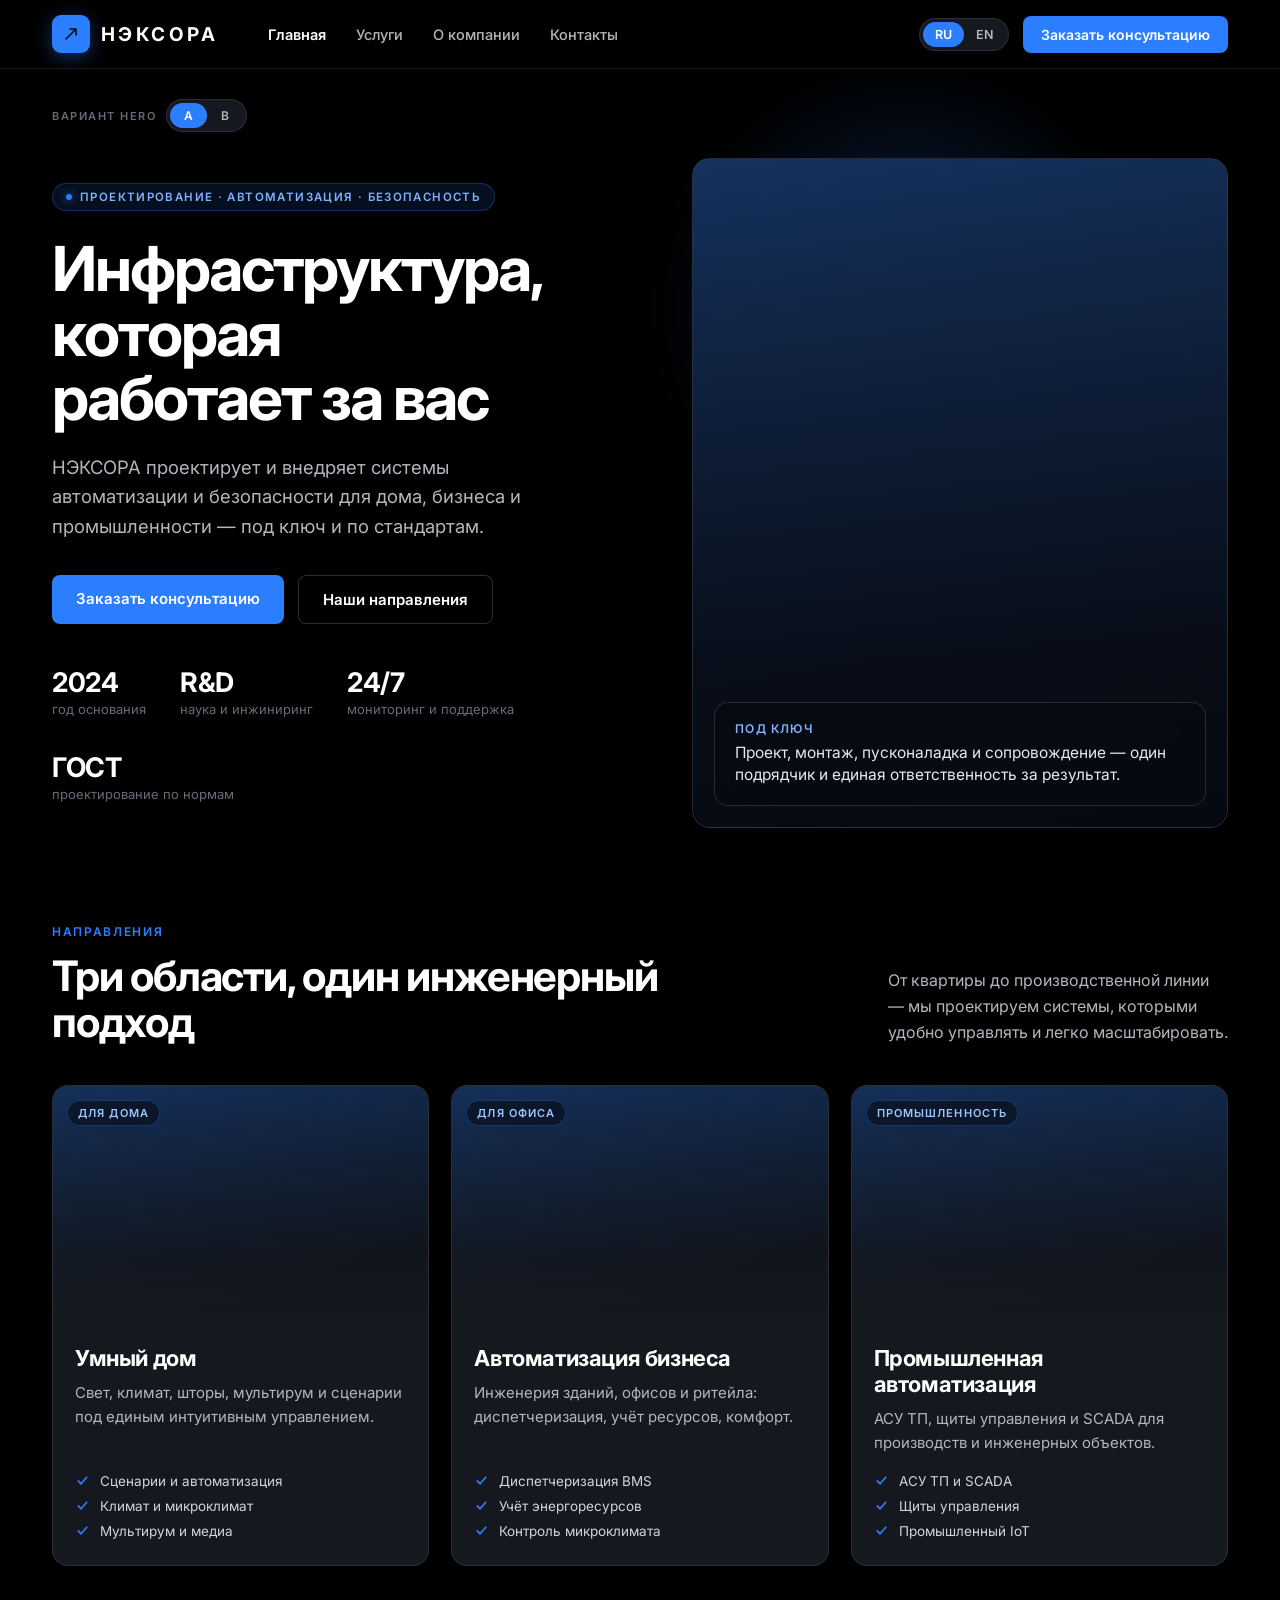
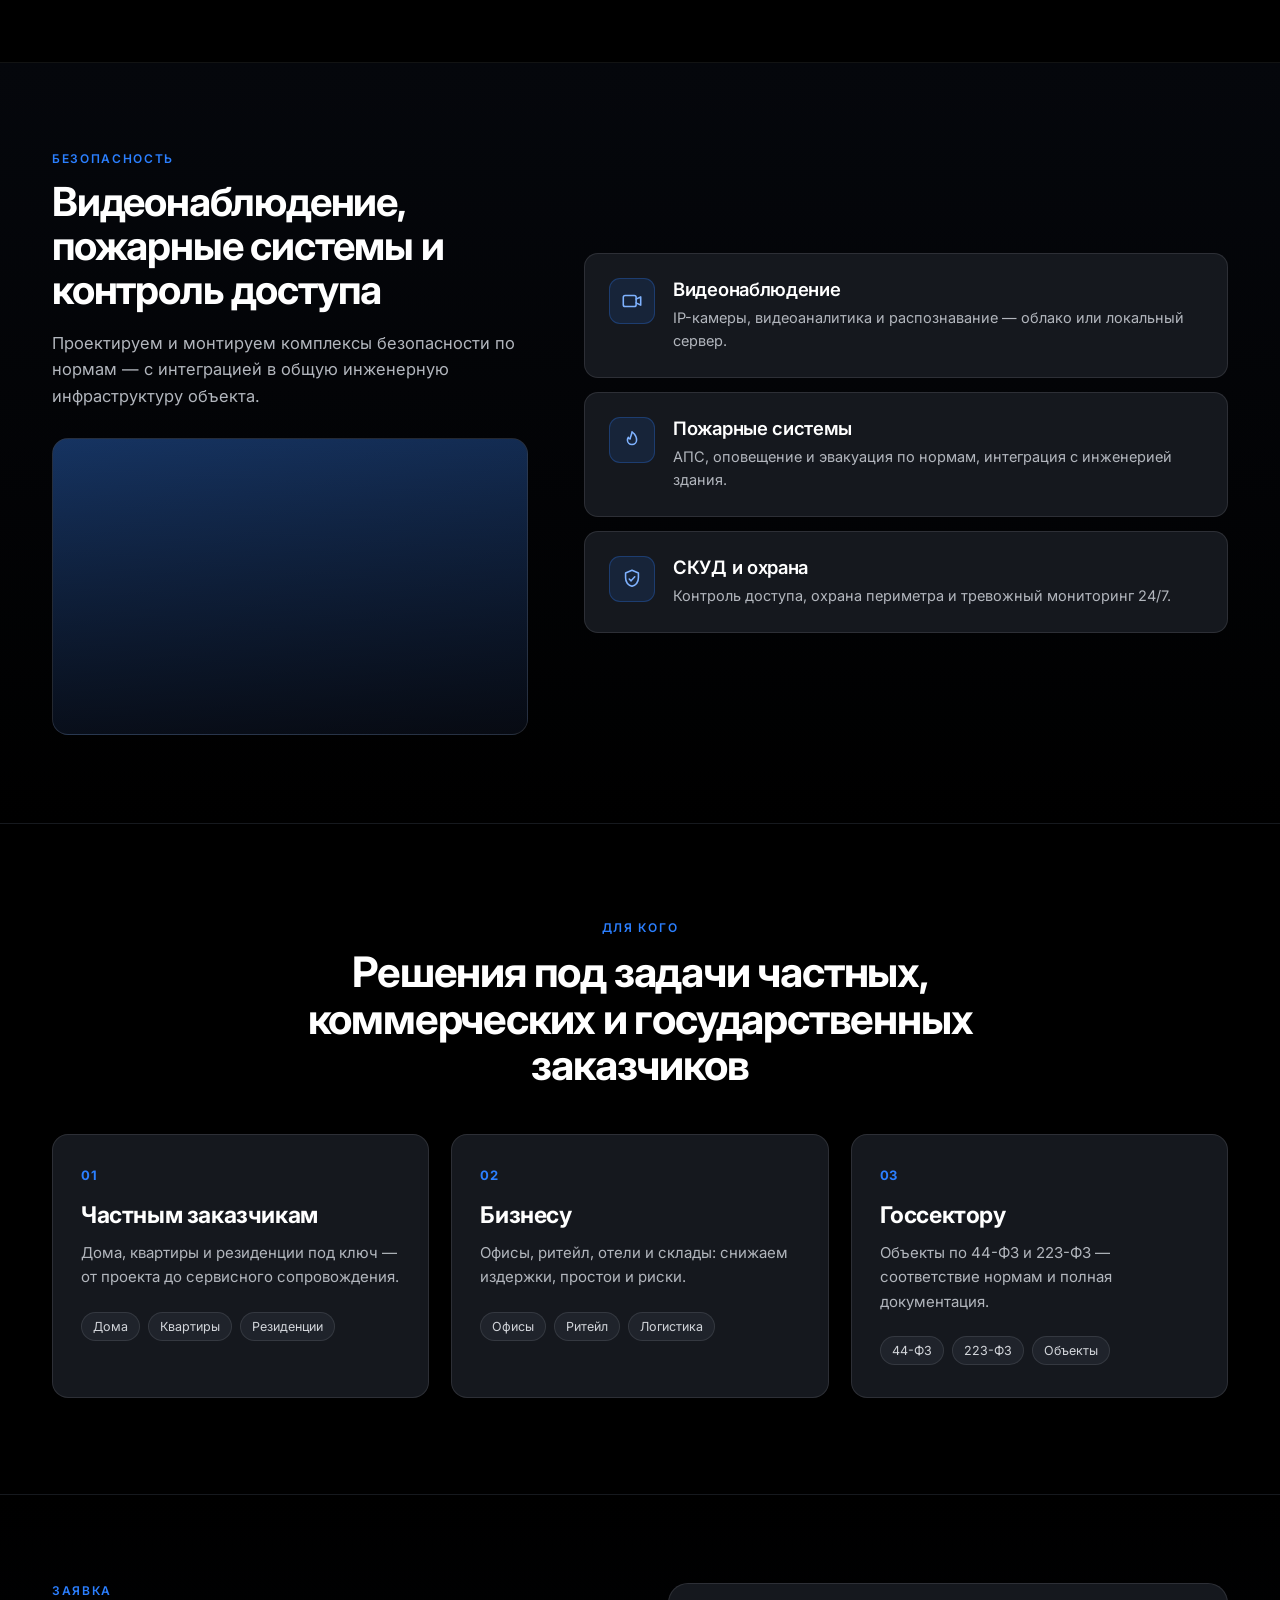
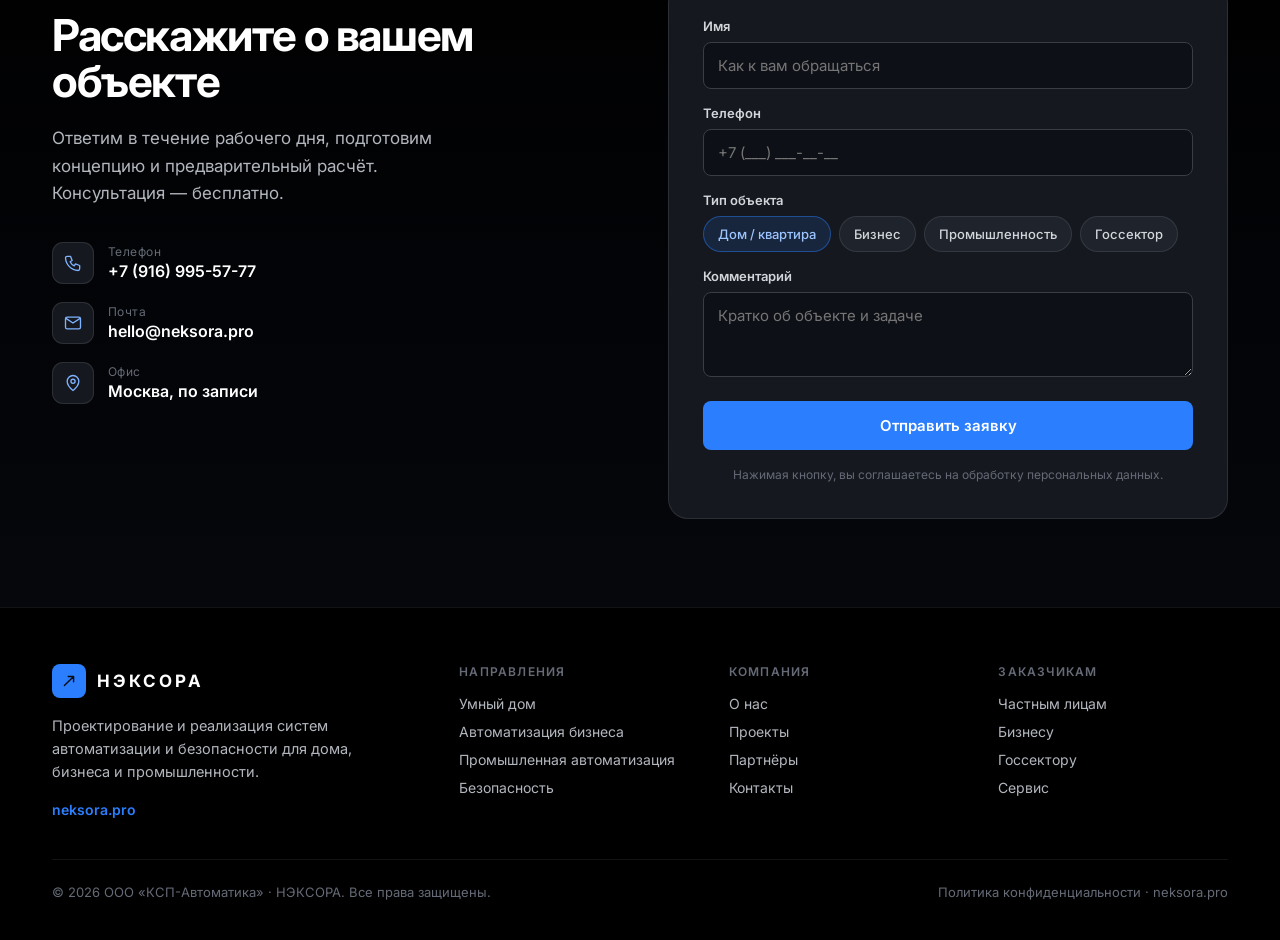
==== index.html @ 461b806e "Initial commit for Neksora redesign" ====
<!DOCTYPE html>
<html lang="ru">
<head>
<meta charset="utf-8">
<meta name="viewport" content="width=device-width,initial-scale=1">
<title>НЭКСОРА — Автоматизация и безопасность</title>
<link rel="preconnect" href="https://fonts.googleapis.com">
<link rel="preconnect" href="https://fonts.gstatic.com" crossorigin>
<link href="https://fonts.googleapis.com/css2?family=Inter:wght@400;500;600;700&display=swap" rel="stylesheet">
<link rel="stylesheet" href="neksora.css">
<style>
  .nx-root{--accent:#2b7fff}
</style>
</head>
<body>
<div class="nx-root" style="background:#000;color:#fff;font-family:'Inter',system-ui,sans-serif;min-height:100vh;overflow-x:hidden;position:relative">

<!-- NAV -->
<header style="position:sticky;top:0;z-index:50;background:rgba(0,0,0,.72);backdrop-filter:blur(14px);border-bottom:1px solid rgba(178,182,189,.12)">
  <div style="max-width:1240px;margin:0 auto;height:68px;padding:0 32px;display:flex;align-items:center;gap:32px">
    <a href="index.html" style="display:flex;align-items:center;gap:11px;text-decoration:none;flex-shrink:0">
      <span style="width:38px;height:38px;border-radius:9px;background:#2b7fff;display:flex;align-items:center;justify-content:center;box-shadow:0 4px 18px rgba(43,127,255,.4)">
        <svg width="22" height="22" viewBox="0 0 48 48" fill="none"><path d="M13 35 L35 13 M22 13 L35 13 L35 26" stroke="#070B14" stroke-width="3.4" stroke-linecap="round" stroke-linejoin="round"/></svg>
      </span>
      <span style="font-size:19px;font-weight:700;letter-spacing:.18em;color:#fff">НЭКСОРА</span>
    </a>
    <nav style="display:flex;gap:30px;margin-left:18px">
      <a class="nx-link" href="index.html" style="font-size:14.5px;font-weight:600;color:#fff;text-decoration:none" data-k="nav0">Главная</a>
      <a class="nx-link" href="uslugi.html" style="font-size:14.5px;font-weight:500;color:#b2b6bd;text-decoration:none" data-k="nav1">Услуги</a>
      <a class="nx-link" href="kompaniya.html" style="font-size:14.5px;font-weight:500;color:#b2b6bd;text-decoration:none" data-k="nav2">О компании</a>
      <a class="nx-link" href="kontakty.html" style="font-size:14.5px;font-weight:500;color:#b2b6bd;text-decoration:none" data-k="nav3">Контакты</a>
    </nav>
    <div class="nx-headactions" style="margin-left:auto;display:flex;align-items:center;gap:14px">
      <div style="display:flex;align-items:center;background:#15181e;border:1px solid rgba(178,182,189,.15);border-radius:9999px;padding:3px">
        <button class="nx-seg" data-lang="ru" style="border:none;cursor:pointer;font-family:inherit;font-size:12.5px;font-weight:600;padding:5px 12px;border-radius:9999px;background:#2b7fff;color:#fff">RU</button>
        <button class="nx-seg" data-lang="en" style="border:none;cursor:pointer;font-family:inherit;font-size:12.5px;font-weight:600;padding:5px 12px;border-radius:9999px;background:transparent;color:#b2b6bd">EN</button>
      </div>
      <a class="nx-cta" href="#contact" style="background:#2b7fff;color:#fff;font-size:14px;font-weight:600;padding:10px 18px;border-radius:8px;text-decoration:none" data-k="cta1">Заказать консультацию</a>
    </div>
    <button id="nx-burger" class="nx-burger" aria-label="Menu" style="margin-left:auto;align-items:center;justify-content:center;width:42px;height:42px;border-radius:9px;background:#15181e;border:1px solid rgba(178,182,189,.15);cursor:pointer;color:#fff">
      <svg id="nx-burger-icon" width="20" height="20" viewBox="0 0 24 24" fill="none"><path d="M4 7h16M4 12h16M4 17h16" stroke="currentColor" stroke-width="1.8" stroke-linecap="round"/></svg>
      <svg id="nx-burger-close" width="20" height="20" viewBox="0 0 24 24" fill="none" style="display:none"><path d="M6 6l12 12M18 6L6 18" stroke="currentColor" stroke-width="1.8" stroke-linecap="round"/></svg>
    </button>
  </div>
  <div id="nx-mobile-menu" class="nx-mobile-menu" style="display:none;border-top:1px solid rgba(178,182,189,.12);background:rgba(0,0,0,.96);backdrop-filter:blur(14px);padding:14px 20px 22px">
    <div style="display:flex;flex-direction:column;gap:2px">
      <a data-close-menu href="index.html" style="font-size:16px;font-weight:600;color:#fff;text-decoration:none;padding:12px 6px" data-k="nav0">Главная</a>
      <a data-close-menu href="uslugi.html" style="font-size:16px;font-weight:500;color:#b2b6bd;text-decoration:none;padding:12px 6px" data-k="nav1">Услуги</a>
      <a data-close-menu href="kompaniya.html" style="font-size:16px;font-weight:500;color:#b2b6bd;text-decoration:none;padding:12px 6px" data-k="nav2">О компании</a>
      <a data-close-menu href="kontakty.html" style="font-size:16px;font-weight:500;color:#b2b6bd;text-decoration:none;padding:12px 6px" data-k="nav3">Контакты</a>
    </div>
    <div style="height:1px;background:rgba(178,182,189,.12);margin:14px 0"></div>
    <div style="display:flex;align-items:center;gap:12px">
      <div style="display:flex;align-items:center;background:#15181e;border:1px solid rgba(178,182,189,.15);border-radius:9999px;padding:3px">
        <button class="nx-seg" data-lang="ru" style="border:none;cursor:pointer;font-family:inherit;font-size:13px;font-weight:600;padding:7px 16px;border-radius:9999px;background:#2b7fff;color:#fff">RU</button>
        <button class="nx-seg" data-lang="en" style="border:none;cursor:pointer;font-family:inherit;font-size:13px;font-weight:600;padding:7px 16px;border-radius:9999px;background:transparent;color:#b2b6bd">EN</button>
      </div>
      <a class="nx-cta" data-close-menu href="#contact" style="flex:1;text-align:center;background:#2b7fff;color:#fff;font-size:15px;font-weight:600;padding:13px 18px;border-radius:8px;text-decoration:none" data-k="cta1">Заказать консультацию</a>
    </div>
  </div>
</header>

<div id="top"></div>

<!-- HERO -->
<section style="position:relative;max-width:1240px;margin:0 auto;padding:30px 32px 0">
  <div style="position:absolute;top:-40px;right:6%;width:560px;height:560px;border-radius:50%;background:radial-gradient(circle,rgba(43,127,255,.28),transparent 62%);filter:blur(20px);animation:nx-glow 7s ease-in-out infinite;pointer-events:none"></div>

  <!-- variant switcher -->
  <div style="display:flex;align-items:center;gap:10px;position:relative;z-index:2;margin-bottom:26px">
    <span style="font-size:11px;font-weight:600;letter-spacing:.14em;color:#656a76;text-transform:uppercase" data-k="heroVarLabel">Вариант hero</span>
    <div style="display:flex;background:#15181e;border:1px solid rgba(178,182,189,.15);border-radius:9999px;padding:3px">
      <button id="var-a-btn" class="nx-seg" style="border:none;cursor:pointer;font-family:inherit;font-size:12px;font-weight:600;padding:5px 14px;border-radius:9999px;background:#2b7fff;color:#fff">A</button>
      <button id="var-b-btn" class="nx-seg" style="border:none;cursor:pointer;font-family:inherit;font-size:12px;font-weight:600;padding:5px 14px;border-radius:9999px;background:transparent;color:#b2b6bd">B</button>
    </div>
  </div>

  <!-- VARIANT A: editorial split -->
  <div id="hero-a" style="display:grid;grid-template-columns:1.05fr .95fr;gap:48px;align-items:center;position:relative;z-index:2;padding-bottom:96px">
    <div>
      <div style="display:inline-flex;align-items:center;gap:8px;padding:6px 13px;border-radius:9999px;background:rgba(43,127,255,.12);border:1px solid rgba(43,127,255,.28);margin-bottom:26px">
        <span style="width:6px;height:6px;border-radius:50%;background:#2b7fff;box-shadow:0 0 10px #2b7fff"></span>
        <span style="font-size:11.5px;font-weight:600;letter-spacing:.12em;color:#7fb2ff;text-transform:uppercase" data-k="eyebrow">Проектирование · Автоматизация · Безопасность</span>
      </div>
      <h1 style="font-size:62px;line-height:1.04;letter-spacing:-2px;font-weight:700;margin:0 0 22px;color:#fff;text-wrap:balance" data-k="heroTitleA">Инфраструктура, которая работает за вас</h1>
      <p style="font-size:18.5px;line-height:1.6;color:#b2b6bd;margin:0 0 34px;max-width:520px" data-k="heroSubA">НЭКСОРА проектирует и внедряет системы автоматизации и безопасности для дома, бизнеса и промышленности — под ключ и по стандартам.</p>
      <div style="display:flex;gap:14px;flex-wrap:wrap;margin-bottom:42px">
        <a class="nx-cta" href="#contact" style="background:#2b7fff;color:#fff;font-size:15px;font-weight:600;padding:14px 24px;border-radius:8px;text-decoration:none" data-k="cta1">Заказать консультацию</a>
        <a class="nx-ghost" href="#directions" style="background:transparent;color:#fff;font-size:15px;font-weight:600;padding:14px 24px;border-radius:8px;text-decoration:none;border:1px solid rgba(178,182,189,.25)" data-k="cta2">Наши направления</a>
      </div>
      <div style="display:flex;gap:34px;flex-wrap:wrap">
        <div><div style="font-size:27px;font-weight:700;color:#fff;letter-spacing:-.5px" data-k="stat0v">2024</div><div style="font-size:13px;color:#656a76;margin-top:2px" data-k="stat0l">год основания</div></div>
        <div><div style="font-size:27px;font-weight:700;color:#fff;letter-spacing:-.5px" data-k="stat1v">R&amp;D</div><div style="font-size:13px;color:#656a76;margin-top:2px" data-k="stat1l">наука и инжиниринг</div></div>
        <div><div style="font-size:27px;font-weight:700;color:#fff;letter-spacing:-.5px" data-k="stat2v">24/7</div><div style="font-size:13px;color:#656a76;margin-top:2px" data-k="stat2l">мониторинг и поддержка</div></div>
        <div><div style="font-size:27px;font-weight:700;color:#fff;letter-spacing:-.5px" data-k="stat3v">ГОСТ</div><div style="font-size:13px;color:#656a76;margin-top:2px" data-k="stat3l">проектирование по нормам</div></div>
      </div>
    </div>
    <div style="position:relative">
      <div style="position:relative;border-radius:18px;overflow:hidden;border:1px solid rgba(178,182,189,.15);aspect-ratio:4/5;background:linear-gradient(150deg,#11233f,#0a0e16)">
        <img src="https://images.unsplash.com/photo-1451187580459-43490279c0fa?auto=format&fit=crop&w=900&q=80" loading="lazy" onerror="this.style.display='none'" style="position:absolute;inset:0;width:100%;height:100%;object-fit:cover" alt="">
        <div style="position:absolute;inset:0;background:linear-gradient(180deg,rgba(43,127,255,.16),rgba(5,8,16,.55) 75%,rgba(5,8,16,.85))"></div>
      </div>
      <div style="position:absolute;left:22px;bottom:22px;right:22px;background:rgba(8,11,18,.72);backdrop-filter:blur(12px);border:1px solid rgba(178,182,189,.18);border-radius:14px;padding:18px 20px">
        <div style="font-size:12px;font-weight:600;letter-spacing:.1em;color:#7fb2ff;text-transform:uppercase;margin-bottom:6px" data-k="heroCardTag">Под ключ</div>
        <div style="font-size:15.5px;line-height:1.45;color:#e7e9ec" data-k="heroCardText">Проект, монтаж, пусконаладка и сопровождение — один подрядчик и единая ответственность за результат.</div>
      </div>
    </div>
  </div>

  <!-- VARIANT B: centered full-bleed statement -->
  <div id="hero-b" style="display:none;position:relative;border-radius:22px;overflow:hidden;border:1px solid rgba(178,182,189,.15);margin-bottom:96px">
    <img src="https://images.unsplash.com/photo-1486406146926-c627a92ad1ab?auto=format&fit=crop&w=1600&q=80" loading="lazy" onerror="this.style.display='none'" style="position:absolute;inset:0;width:100%;height:100%;object-fit:cover" alt="">
    <div style="position:absolute;inset:0;background:linear-gradient(180deg,rgba(5,8,16,.62),rgba(5,8,16,.82)),radial-gradient(circle at 50% 0%,rgba(43,127,255,.3),transparent 55%)"></div>
    <div style="position:relative;z-index:2;padding:96px 40px 80px;text-align:center;display:flex;flex-direction:column;align-items:center">
      <div style="display:inline-flex;align-items:center;gap:8px;padding:6px 13px;border-radius:9999px;background:rgba(43,127,255,.16);border:1px solid rgba(43,127,255,.34);margin-bottom:26px">
        <span style="width:6px;height:6px;border-radius:50%;background:#2b7fff;box-shadow:0 0 10px #2b7fff"></span>
        <span style="font-size:11.5px;font-weight:600;letter-spacing:.12em;color:#9cc4ff;text-transform:uppercase" data-k="eyebrow">Проектирование · Автоматизация · Безопасность</span>
      </div>
      <h1 style="font-size:66px;line-height:1.02;letter-spacing:-2.2px;font-weight:700;margin:0 0 22px;color:#fff;max-width:880px;text-wrap:balance" data-k="heroTitleB">Умные системы для дома, бизнеса и производства</h1>
      <p style="font-size:19px;line-height:1.6;color:#c5c9d0;margin:0 0 36px;max-width:600px" data-k="heroSubB">Полный цикл: от инженерного проекта до запуска и сервиса. Автоматизация и безопасность объектов любой сложности.</p>
      <div style="display:flex;gap:14px;flex-wrap:wrap;justify-content:center;margin-bottom:54px">
        <a class="nx-cta" href="#contact" style="background:#2b7fff;color:#fff;font-size:15px;font-weight:600;padding:14px 26px;border-radius:8px;text-decoration:none" data-k="cta1">Заказать консультацию</a>
        <a class="nx-ghost" href="#directions" style="background:rgba(255,255,255,.05);color:#fff;font-size:15px;font-weight:600;padding:14px 26px;border-radius:8px;text-decoration:none;border:1px solid rgba(178,182,189,.28)" data-k="cta2">Наши направления</a>
      </div>
      <div style="display:grid;grid-template-columns:repeat(4,1fr);gap:14px;width:100%;max-width:780px">
        <div style="background:rgba(8,11,18,.5);backdrop-filter:blur(8px);border:1px solid rgba(178,182,189,.14);border-radius:12px;padding:16px 12px"><div style="font-size:26px;font-weight:700;color:#fff;letter-spacing:-.5px" data-k="stat0v">2024</div><div style="font-size:12.5px;color:#9aa0ab;margin-top:3px" data-k="stat0l">год основания</div></div>
        <div style="background:rgba(8,11,18,.5);backdrop-filter:blur(8px);border:1px solid rgba(178,182,189,.14);border-radius:12px;padding:16px 12px"><div style="font-size:26px;font-weight:700;color:#fff;letter-spacing:-.5px" data-k="stat1v">R&amp;D</div><div style="font-size:12.5px;color:#9aa0ab;margin-top:3px" data-k="stat1l">наука и инжиниринг</div></div>
        <div style="background:rgba(8,11,18,.5);backdrop-filter:blur(8px);border:1px solid rgba(178,182,189,.14);border-radius:12px;padding:16px 12px"><div style="font-size:26px;font-weight:700;color:#fff;letter-spacing:-.5px" data-k="stat2v">24/7</div><div style="font-size:12.5px;color:#9aa0ab;margin-top:3px" data-k="stat2l">мониторинг и поддержка</div></div>
        <div style="background:rgba(8,11,18,.5);backdrop-filter:blur(8px);border:1px solid rgba(178,182,189,.14);border-radius:12px;padding:16px 12px"><div style="font-size:26px;font-weight:700;color:#fff;letter-spacing:-.5px" data-k="stat3v">ГОСТ</div><div style="font-size:12.5px;color:#9aa0ab;margin-top:3px" data-k="stat3l">проектирование по нормам</div></div>
      </div>
    </div>
  </div>
</section>

<!-- DIRECTIONS -->
<section id="directions" style="max-width:1240px;margin:0 auto;padding:0 32px 96px">
  <div style="display:flex;align-items:flex-end;justify-content:space-between;gap:24px;margin-bottom:40px;flex-wrap:wrap">
    <div>
      <div style="font-size:12px;font-weight:600;letter-spacing:.14em;color:#2b7fff;text-transform:uppercase;margin-bottom:14px" data-k="dirEyebrow">Направления</div>
      <h2 style="font-size:42px;line-height:1.1;letter-spacing:-1.2px;font-weight:700;margin:0;color:#fff;max-width:620px" data-k="dirTitle">Три области, один инженерный подход</h2>
    </div>
    <p style="font-size:16px;line-height:1.6;color:#b2b6bd;max-width:340px;margin:0" data-k="dirSub">От квартиры до производственной линии — мы проектируем системы, которыми удобно управлять и легко масштабировать.</p>
  </div>
  <div style="display:grid;grid-template-columns:repeat(3,1fr);gap:22px">
    <!-- Card 0: Smart Home -->
    <div class="nx-card" style="background:#15181e;border:1px solid rgba(178,182,189,.15);border-radius:16px;overflow:hidden;display:flex;flex-direction:column">
      <div style="position:relative;aspect-ratio:16/10;background:linear-gradient(150deg,#11233f,#0a0e16)">
        <img src="https://images.unsplash.com/photo-1558002038-1055907df827?auto=format&fit=crop&w=900&q=80" loading="lazy" onerror="this.style.display='none'" style="position:absolute;inset:0;width:100%;height:100%;object-fit:cover" alt="">
        <div style="position:absolute;inset:0;background:linear-gradient(180deg,rgba(43,127,255,.14),rgba(21,24,30,.55) 70%,#15181e)"></div>
        <span style="position:absolute;top:14px;left:14px;font-size:11px;font-weight:600;letter-spacing:.1em;color:#9cc4ff;text-transform:uppercase;background:rgba(8,11,18,.6);backdrop-filter:blur(6px);border:1px solid rgba(43,127,255,.3);padding:5px 10px;border-radius:9999px" data-k="dTag0">Для дома</span>
      </div>
      <div style="padding:24px 22px 26px;flex:1;display:flex;flex-direction:column">
        <h3 style="font-size:22px;font-weight:700;letter-spacing:-.4px;margin:0 0 10px;color:#fff" data-k="dTitle0">Умный дом</h3>
        <p style="font-size:15px;line-height:1.6;color:#b2b6bd;margin:0 0 18px;flex:1" data-k="dDesc0">Свет, климат, шторы, мультирум и сценарии под единым интуитивным управлением.</p>
        <div style="display:flex;flex-direction:column;gap:9px">
          <div style="display:flex;align-items:center;gap:10px"><svg width="15" height="15" viewBox="0 0 16 16" fill="none" style="flex-shrink:0"><path d="M3.5 8.5l3 3 6-7" stroke="#2b7fff" stroke-width="1.8" stroke-linecap="round" stroke-linejoin="round"/></svg><span style="font-size:13.5px;color:#d2d5da" data-k="dPts00">Сценарии и автоматизация</span></div>
          <div style="display:flex;align-items:center;gap:10px"><svg width="15" height="15" viewBox="0 0 16 16" fill="none" style="flex-shrink:0"><path d="M3.5 8.5l3 3 6-7" stroke="#2b7fff" stroke-width="1.8" stroke-linecap="round" stroke-linejoin="round"/></svg><span style="font-size:13.5px;color:#d2d5da" data-k="dPts01">Климат и микроклимат</span></div>
          <div style="display:flex;align-items:center;gap:10px"><svg width="15" height="15" viewBox="0 0 16 16" fill="none" style="flex-shrink:0"><path d="M3.5 8.5l3 3 6-7" stroke="#2b7fff" stroke-width="1.8" stroke-linecap="round" stroke-linejoin="round"/></svg><span style="font-size:13.5px;color:#d2d5da" data-k="dPts02">Мультирум и медиа</span></div>
        </div>
      </div>
    </div>
    <!-- Card 1: Business Automation -->
    <div class="nx-card" style="background:#15181e;border:1px solid rgba(178,182,189,.15);border-radius:16px;overflow:hidden;display:flex;flex-direction:column">
      <div style="position:relative;aspect-ratio:16/10;background:linear-gradient(150deg,#11233f,#0a0e16)">
        <img src="https://images.unsplash.com/photo-1497366216548-37526070297c?auto=format&fit=crop&w=900&q=80" loading="lazy" onerror="this.style.display='none'" style="position:absolute;inset:0;width:100%;height:100%;object-fit:cover" alt="">
        <div style="position:absolute;inset:0;background:linear-gradient(180deg,rgba(43,127,255,.14),rgba(21,24,30,.55) 70%,#15181e)"></div>
        <span style="position:absolute;top:14px;left:14px;font-size:11px;font-weight:600;letter-spacing:.1em;color:#9cc4ff;text-transform:uppercase;background:rgba(8,11,18,.6);backdrop-filter:blur(6px);border:1px solid rgba(43,127,255,.3);padding:5px 10px;border-radius:9999px" data-k="dTag1">Для офиса</span>
      </div>
      <div style="padding:24px 22px 26px;flex:1;display:flex;flex-direction:column">
        <h3 style="font-size:22px;font-weight:700;letter-spacing:-.4px;margin:0 0 10px;color:#fff" data-k="dTitle1">Автоматизация бизнеса</h3>
        <p style="font-size:15px;line-height:1.6;color:#b2b6bd;margin:0 0 18px;flex:1" data-k="dDesc1">Инженерия зданий, офисов и ритейла: диспетчеризация, учёт ресурсов, комфорт.</p>
        <div style="display:flex;flex-direction:column;gap:9px">
          <div style="display:flex;align-items:center;gap:10px"><svg width="15" height="15" viewBox="0 0 16 16" fill="none" style="flex-shrink:0"><path d="M3.5 8.5l3 3 6-7" stroke="#2b7fff" stroke-width="1.8" stroke-linecap="round" stroke-linejoin="round"/></svg><span style="font-size:13.5px;color:#d2d5da" data-k="dPts10">Диспетчеризация BMS</span></div>
          <div style="display:flex;align-items:center;gap:10px"><svg width="15" height="15" viewBox="0 0 16 16" fill="none" style="flex-shrink:0"><path d="M3.5 8.5l3 3 6-7" stroke="#2b7fff" stroke-width="1.8" stroke-linecap="round" stroke-linejoin="round"/></svg><span style="font-size:13.5px;color:#d2d5da" data-k="dPts11">Учёт энергоресурсов</span></div>
          <div style="display:flex;align-items:center;gap:10px"><svg width="15" height="15" viewBox="0 0 16 16" fill="none" style="flex-shrink:0"><path d="M3.5 8.5l3 3 6-7" stroke="#2b7fff" stroke-width="1.8" stroke-linecap="round" stroke-linejoin="round"/></svg><span style="font-size:13.5px;color:#d2d5da" data-k="dPts12">Контроль микроклимата</span></div>
        </div>
      </div>
    </div>
    <!-- Card 2: Industrial -->
    <div class="nx-card" style="background:#15181e;border:1px solid rgba(178,182,189,.15);border-radius:16px;overflow:hidden;display:flex;flex-direction:column">
      <div style="position:relative;aspect-ratio:16/10;background:linear-gradient(150deg,#11233f,#0a0e16)">
        <img src="https://images.unsplash.com/photo-1581091226825-a6a2a5aee158?auto=format&fit=crop&w=900&q=80" loading="lazy" onerror="this.style.display='none'" style="position:absolute;inset:0;width:100%;height:100%;object-fit:cover" alt="">
        <div style="position:absolute;inset:0;background:linear-gradient(180deg,rgba(43,127,255,.14),rgba(21,24,30,.55) 70%,#15181e)"></div>
        <span style="position:absolute;top:14px;left:14px;font-size:11px;font-weight:600;letter-spacing:.1em;color:#9cc4ff;text-transform:uppercase;background:rgba(8,11,18,.6);backdrop-filter:blur(6px);border:1px solid rgba(43,127,255,.3);padding:5px 10px;border-radius:9999px" data-k="dTag2">Промышленность</span>
      </div>
      <div style="padding:24px 22px 26px;flex:1;display:flex;flex-direction:column">
        <h3 style="font-size:22px;font-weight:700;letter-spacing:-.4px;margin:0 0 10px;color:#fff" data-k="dTitle2">Промышленная автоматизация</h3>
        <p style="font-size:15px;line-height:1.6;color:#b2b6bd;margin:0 0 18px;flex:1" data-k="dDesc2">АСУ ТП, щиты управления и SCADA для производств и инженерных объектов.</p>
        <div style="display:flex;flex-direction:column;gap:9px">
          <div style="display:flex;align-items:center;gap:10px"><svg width="15" height="15" viewBox="0 0 16 16" fill="none" style="flex-shrink:0"><path d="M3.5 8.5l3 3 6-7" stroke="#2b7fff" stroke-width="1.8" stroke-linecap="round" stroke-linejoin="round"/></svg><span style="font-size:13.5px;color:#d2d5da" data-k="dPts20">АСУ ТП и SCADA</span></div>
          <div style="display:flex;align-items:center;gap:10px"><svg width="15" height="15" viewBox="0 0 16 16" fill="none" style="flex-shrink:0"><path d="M3.5 8.5l3 3 6-7" stroke="#2b7fff" stroke-width="1.8" stroke-linecap="round" stroke-linejoin="round"/></svg><span style="font-size:13.5px;color:#d2d5da" data-k="dPts21">Щиты управления</span></div>
          <div style="display:flex;align-items:center;gap:10px"><svg width="15" height="15" viewBox="0 0 16 16" fill="none" style="flex-shrink:0"><path d="M3.5 8.5l3 3 6-7" stroke="#2b7fff" stroke-width="1.8" stroke-linecap="round" stroke-linejoin="round"/></svg><span style="font-size:13.5px;color:#d2d5da" data-k="dPts22">Промышленный IoT</span></div>
        </div>
      </div>
    </div>
  </div>
</section>

<!-- SECURITY -->
<section id="security" style="border-top:1px solid rgba(178,182,189,.1);border-bottom:1px solid rgba(178,182,189,.1);background:linear-gradient(180deg,#05070c,#000)">
  <div style="max-width:1240px;margin:0 auto;padding:88px 32px">
    <div style="display:grid;grid-template-columns:.85fr 1.15fr;gap:56px;align-items:center">
      <div>
        <div style="font-size:12px;font-weight:600;letter-spacing:.14em;color:#2b7fff;text-transform:uppercase;margin-bottom:14px" data-k="secEyebrow">Безопасность</div>
        <h2 style="font-size:40px;line-height:1.1;letter-spacing:-1.2px;font-weight:700;margin:0 0 18px;color:#fff" data-k="secTitle">Видеонаблюдение, пожарные системы и контроль доступа</h2>
        <p style="font-size:16.5px;line-height:1.62;color:#b2b6bd;margin:0 0 28px" data-k="secSub">Проектируем и монтируем комплексы безопасности по нормам — с интеграцией в общую инженерную инфраструктуру объекта.</p>
        <div style="position:relative;border-radius:16px;overflow:hidden;border:1px solid rgba(178,182,189,.15);aspect-ratio:16/10;background:linear-gradient(150deg,#11233f,#0a0e16)">
          <img src="https://images.unsplash.com/photo-1518770660439-4636190af475?auto=format&fit=crop&w=900&q=80" loading="lazy" onerror="this.style.display='none'" style="position:absolute;inset:0;width:100%;height:100%;object-fit:cover" alt="">
          <div style="position:absolute;inset:0;background:linear-gradient(180deg,rgba(43,127,255,.18),rgba(5,8,16,.6))"></div>
        </div>
      </div>
      <div style="display:flex;flex-direction:column;gap:14px">
        <!-- Video surveillance -->
        <div class="nx-card" style="display:flex;gap:18px;align-items:flex-start;background:#15181e;border:1px solid rgba(178,182,189,.15);border-radius:14px;padding:24px">
          <div style="flex-shrink:0;width:46px;height:46px;border-radius:11px;background:rgba(43,127,255,.12);border:1px solid rgba(43,127,255,.28);display:flex;align-items:center;justify-content:center">
            <svg width="22" height="22" viewBox="0 0 24 24" fill="none"><rect x="2.5" y="6" width="14" height="12" rx="2" stroke="#7fb2ff" stroke-width="1.7"/><path d="M16.5 10l5-2.5v9L16.5 14" stroke="#7fb2ff" stroke-width="1.7" stroke-linecap="round" stroke-linejoin="round"/></svg>
          </div>
          <div><h3 style="font-size:18.5px;font-weight:600;letter-spacing:-.3px;margin:0 0 7px;color:#fff" data-k="secT0">Видеонаблюдение</h3><p style="font-size:14.5px;line-height:1.58;color:#b2b6bd;margin:0" data-k="secD0">IP-камеры, видеоаналитика и распознавание — облако или локальный сервер.</p></div>
        </div>
        <!-- Fire systems -->
        <div class="nx-card" style="display:flex;gap:18px;align-items:flex-start;background:#15181e;border:1px solid rgba(178,182,189,.15);border-radius:14px;padding:24px">
          <div style="flex-shrink:0;width:46px;height:46px;border-radius:11px;background:rgba(43,127,255,.12);border:1px solid rgba(43,127,255,.28);display:flex;align-items:center;justify-content:center">
            <svg width="22" height="22" viewBox="0 0 24 24" fill="none"><path d="M12 3s5 4 5 9a5 5 0 01-10 0c0-2 1-3 1-3s.5 2 2 2c0-3 2-5 2-8z" stroke="#7fb2ff" stroke-width="1.7" stroke-linecap="round" stroke-linejoin="round"/></svg>
          </div>
          <div><h3 style="font-size:18.5px;font-weight:600;letter-spacing:-.3px;margin:0 0 7px;color:#fff" data-k="secT1">Пожарные системы</h3><p style="font-size:14.5px;line-height:1.58;color:#b2b6bd;margin:0" data-k="secD1">АПС, оповещение и эвакуация по нормам, интеграция с инженерией здания.</p></div>
        </div>
        <!-- Access control -->
        <div class="nx-card" style="display:flex;gap:18px;align-items:flex-start;background:#15181e;border:1px solid rgba(178,182,189,.15);border-radius:14px;padding:24px">
          <div style="flex-shrink:0;width:46px;height:46px;border-radius:11px;background:rgba(43,127,255,.12);border:1px solid rgba(43,127,255,.28);display:flex;align-items:center;justify-content:center">
            <svg width="22" height="22" viewBox="0 0 24 24" fill="none"><path d="M12 2.5l7 3v5c0 4.5-3 8-7 9.5-4-1.5-7-5-7-9.5v-5l7-3z" stroke="#7fb2ff" stroke-width="1.7" stroke-linejoin="round"/><path d="M9 12l2 2 4-4.5" stroke="#7fb2ff" stroke-width="1.7" stroke-linecap="round" stroke-linejoin="round"/></svg>
          </div>
          <div><h3 style="font-size:18.5px;font-weight:600;letter-spacing:-.3px;margin:0 0 7px;color:#fff" data-k="secT2">СКУД и охрана</h3><p style="font-size:14.5px;line-height:1.58;color:#b2b6bd;margin:0" data-k="secD2">Контроль доступа, охрана периметра и тревожный мониторинг 24/7.</p></div>
        </div>
      </div>
    </div>
  </div>
</section>

<!-- AUDIENCE -->
<section id="audience" style="max-width:1240px;margin:0 auto;padding:96px 32px">
  <div style="text-align:center;margin-bottom:46px">
    <div style="font-size:12px;font-weight:600;letter-spacing:.14em;color:#2b7fff;text-transform:uppercase;margin-bottom:14px" data-k="audEyebrow">Для кого</div>
    <h2 style="font-size:42px;line-height:1.1;letter-spacing:-1.2px;font-weight:700;margin:0 auto;color:#fff;max-width:680px" data-k="audTitle">Решения под задачи частных, коммерческих и государственных заказчиков</h2>
  </div>
  <div style="display:grid;grid-template-columns:repeat(3,1fr);gap:22px">
    <div class="nx-card" style="background:#15181e;border:1px solid rgba(178,182,189,.15);border-radius:16px;padding:32px 28px">
      <div style="font-size:13px;font-weight:700;color:#2b7fff;letter-spacing:.04em;margin-bottom:18px">01</div>
      <h3 style="font-size:23px;font-weight:700;letter-spacing:-.4px;margin:0 0 12px;color:#fff" data-k="aud0title">Частным заказчикам</h3>
      <p style="font-size:15px;line-height:1.62;color:#b2b6bd;margin:0 0 22px" data-k="aud0desc">Дома, квартиры и резиденции под ключ — от проекта до сервисного сопровождения.</p>
      <div style="display:flex;flex-wrap:wrap;gap:8px">
        <span style="font-size:12.5px;color:#d2d5da;background:#1f232b;border:1px solid rgba(178,182,189,.14);padding:6px 11px;border-radius:9999px" data-k="aud0tag0">Дома</span>
        <span style="font-size:12.5px;color:#d2d5da;background:#1f232b;border:1px solid rgba(178,182,189,.14);padding:6px 11px;border-radius:9999px" data-k="aud0tag1">Квартиры</span>
        <span style="font-size:12.5px;color:#d2d5da;background:#1f232b;border:1px solid rgba(178,182,189,.14);padding:6px 11px;border-radius:9999px" data-k="aud0tag2">Резиденции</span>
      </div>
    </div>
    <div class="nx-card" style="background:#15181e;border:1px solid rgba(178,182,189,.15);border-radius:16px;padding:32px 28px">
      <div style="font-size:13px;font-weight:700;color:#2b7fff;letter-spacing:.04em;margin-bottom:18px">02</div>
      <h3 style="font-size:23px;font-weight:700;letter-spacing:-.4px;margin:0 0 12px;color:#fff" data-k="aud1title">Бизнесу</h3>
      <p style="font-size:15px;line-height:1.62;color:#b2b6bd;margin:0 0 22px" data-k="aud1desc">Офисы, ритейл, отели и склады: снижаем издержки, простои и риски.</p>
      <div style="display:flex;flex-wrap:wrap;gap:8px">
        <span style="font-size:12.5px;color:#d2d5da;background:#1f232b;border:1px solid rgba(178,182,189,.14);padding:6px 11px;border-radius:9999px" data-k="aud1tag0">Офисы</span>
        <span style="font-size:12.5px;color:#d2d5da;background:#1f232b;border:1px solid rgba(178,182,189,.14);padding:6px 11px;border-radius:9999px" data-k="aud1tag1">Ритейл</span>
        <span style="font-size:12.5px;color:#d2d5da;background:#1f232b;border:1px solid rgba(178,182,189,.14);padding:6px 11px;border-radius:9999px" data-k="aud1tag2">Логистика</span>
      </div>
    </div>
    <div class="nx-card" style="background:#15181e;border:1px solid rgba(178,182,189,.15);border-radius:16px;padding:32px 28px">
      <div style="font-size:13px;font-weight:700;color:#2b7fff;letter-spacing:.04em;margin-bottom:18px">03</div>
      <h3 style="font-size:23px;font-weight:700;letter-spacing:-.4px;margin:0 0 12px;color:#fff" data-k="aud2title">Госсектору</h3>
      <p style="font-size:15px;line-height:1.62;color:#b2b6bd;margin:0 0 22px" data-k="aud2desc">Объекты по 44-ФЗ и 223-ФЗ — соответствие нормам и полная документация.</p>
      <div style="display:flex;flex-wrap:wrap;gap:8px">
        <span style="font-size:12.5px;color:#d2d5da;background:#1f232b;border:1px solid rgba(178,182,189,.14);padding:6px 11px;border-radius:9999px" data-k="aud2tag0">44-ФЗ</span>
        <span style="font-size:12.5px;color:#d2d5da;background:#1f232b;border:1px solid rgba(178,182,189,.14);padding:6px 11px;border-radius:9999px" data-k="aud2tag1">223-ФЗ</span>
        <span style="font-size:12.5px;color:#d2d5da;background:#1f232b;border:1px solid rgba(178,182,189,.14);padding:6px 11px;border-radius:9999px" data-k="aud2tag2">Объекты</span>
      </div>
    </div>
  </div>
</section>

<!-- CONTACT FORM -->
<section id="contact" style="border-top:1px solid rgba(178,182,189,.1);background:linear-gradient(180deg,#000,#05070c)">
  <div style="max-width:1240px;margin:0 auto;padding:88px 32px">
    <div style="display:grid;grid-template-columns:1fr 1fr;gap:56px;align-items:start">
      <div>
        <div style="font-size:12px;font-weight:600;letter-spacing:.14em;color:#2b7fff;text-transform:uppercase;margin-bottom:14px" data-k="formEyebrow">Заявка</div>
        <h2 style="font-size:44px;line-height:1.06;letter-spacing:-1.4px;font-weight:700;margin:0 0 20px;color:#fff;max-width:480px" data-k="formTitle">Расскажите о вашем объекте</h2>
        <p style="font-size:17px;line-height:1.62;color:#b2b6bd;margin:0 0 34px;max-width:440px" data-k="formSub">Ответим в течение рабочего дня, подготовим концепцию и предварительный расчёт. Консультация — бесплатно.</p>
        <div style="display:flex;flex-direction:column;gap:18px">
          <div style="display:flex;align-items:center;gap:14px">
            <div style="width:42px;height:42px;border-radius:11px;background:#15181e;border:1px solid rgba(178,182,189,.15);display:flex;align-items:center;justify-content:center"><svg width="20" height="20" viewBox="0 0 24 24" fill="none"><path d="M5 4h4l2 5-2.5 1.5a11 11 0 005 5L15 13l5 2v4a2 2 0 01-2 2A16 16 0 013 6a2 2 0 012-2z" stroke="#7fb2ff" stroke-width="1.6" stroke-linejoin="round"/></svg></div>
            <div><div style="font-size:12px;color:#656a76;letter-spacing:.04em" data-k="con0l">Телефон</div><div style="font-size:16px;color:#fff;font-weight:600;margin-top:2px" data-k="con0v">+7 (916) 995-57-77</div></div>
          </div>
          <div style="display:flex;align-items:center;gap:14px">
            <div style="width:42px;height:42px;border-radius:11px;background:#15181e;border:1px solid rgba(178,182,189,.15);display:flex;align-items:center;justify-content:center"><svg width="20" height="20" viewBox="0 0 24 24" fill="none"><rect x="3" y="5" width="18" height="14" rx="2" stroke="#7fb2ff" stroke-width="1.6"/><path d="M3.5 6.5L12 12l8.5-5.5" stroke="#7fb2ff" stroke-width="1.6" stroke-linecap="round"/></svg></div>
            <div><div style="font-size:12px;color:#656a76;letter-spacing:.04em" data-k="con1l">Почта</div><div style="font-size:16px;color:#fff;font-weight:600;margin-top:2px" data-k="con1v">hello@neksora.pro</div></div>
          </div>
          <div style="display:flex;align-items:center;gap:14px">
            <div style="width:42px;height:42px;border-radius:11px;background:#15181e;border:1px solid rgba(178,182,189,.15);display:flex;align-items:center;justify-content:center"><svg width="20" height="20" viewBox="0 0 24 24" fill="none"><path d="M12 21s7-5.5 7-11a7 7 0 10-14 0c0 5.5 7 11 7 11z" stroke="#7fb2ff" stroke-width="1.6" stroke-linejoin="round"/><circle cx="12" cy="10" r="2.5" stroke="#7fb2ff" stroke-width="1.6"/></svg></div>
            <div><div style="font-size:12px;color:#656a76;letter-spacing:.04em" data-k="con2l">Офис</div><div style="font-size:16px;color:#fff;font-weight:600;margin-top:2px" data-k="con2v">Москва, по записи</div></div>
          </div>
        </div>
      </div>
      <div style="background:#15181e;border:1px solid rgba(178,182,189,.15);border-radius:20px;padding:34px">
        <!-- Form -->
        <div id="form-panel">
          <div style="display:flex;flex-direction:column;gap:16px">
            <div>
              <label style="display:block;font-size:13px;font-weight:600;color:#d2d5da;margin-bottom:8px" data-k="fName">Имя</label>
              <input id="f-name" class="nx-in" data-kp="fNamePh" placeholder="Как к вам обращаться" style="width:100%;background:#0d1016;border:1px solid #3b3d45;border-radius:8px;padding:13px 14px;font-size:15px;color:#fff;font-family:inherit">
            </div>
            <div>
              <label style="display:block;font-size:13px;font-weight:600;color:#d2d5da;margin-bottom:8px" data-k="fPhone">Телефон</label>
              <input id="f-phone" class="nx-in" placeholder="+7 (___) ___-__-__" style="width:100%;background:#0d1016;border:1px solid #3b3d45;border-radius:8px;padding:13px 14px;font-size:15px;color:#fff;font-family:inherit">
              <div id="phone-err" style="display:none;font-size:12.5px;color:#e62b1e;margin-top:7px" data-k="fPhoneErr">Укажите контактный телефон</div>
            </div>
            <div>
              <label style="display:block;font-size:13px;font-weight:600;color:#d2d5da;margin-bottom:8px" data-k="fType">Тип объекта</label>
              <div style="display:flex;flex-wrap:wrap;gap:8px" id="obj-types">
                <button class="nx-seg obj-type-btn active-type" data-idx="0" style="cursor:pointer;font-family:inherit;font-size:13px;font-weight:500;padding:9px 14px;border-radius:9999px;border:1px solid rgba(43,127,255,.45);background:rgba(43,127,255,.14);color:#9cc4ff" data-k="ot0">Дом / квартира</button>
                <button class="nx-seg obj-type-btn" data-idx="1" style="cursor:pointer;font-family:inherit;font-size:13px;font-weight:500;padding:9px 14px;border-radius:9999px;border:1px solid rgba(178,182,189,.14);background:#1f232b;color:#d2d5da" data-k="ot1">Бизнес</button>
                <button class="nx-seg obj-type-btn" data-idx="2" style="cursor:pointer;font-family:inherit;font-size:13px;font-weight:500;padding:9px 14px;border-radius:9999px;border:1px solid rgba(178,182,189,.14);background:#1f232b;color:#d2d5da" data-k="ot2">Промышленность</button>
                <button class="nx-seg obj-type-btn" data-idx="3" style="cursor:pointer;font-family:inherit;font-size:13px;font-weight:500;padding:9px 14px;border-radius:9999px;border:1px solid rgba(178,182,189,.14);background:#1f232b;color:#d2d5da" data-k="ot3">Госсектор</button>
              </div>
            </div>
            <div>
              <label style="display:block;font-size:13px;font-weight:600;color:#d2d5da;margin-bottom:8px" data-k="fMsg">Комментарий</label>
              <textarea id="f-msg" class="nx-in" data-kp="fMsgPh" placeholder="Кратко об объекте и задаче" rows="3" style="width:100%;background:#0d1016;border:1px solid #3b3d45;border-radius:8px;padding:13px 14px;font-size:15px;color:#fff;font-family:inherit;resize:vertical"></textarea>
            </div>
            <button id="form-submit" class="nx-cta" style="margin-top:4px;width:100%;background:#2b7fff;color:#fff;font-size:15px;font-weight:600;padding:15px;border:none;border-radius:8px;cursor:pointer;font-family:inherit" data-k="fSubmit">Отправить заявку</button>
            <p style="font-size:12px;color:#656a76;margin:0;line-height:1.5;text-align:center" data-k="fPrivacy">Нажимая кнопку, вы соглашаетесь на обработку персональных данных.</p>
          </div>
        </div>
        <!-- Success state -->
        <div id="form-success" style="display:none;text-align:center;padding:36px 12px;animation:nx-rise .4s ease both">
          <div style="width:62px;height:62px;border-radius:50%;background:rgba(43,127,255,.14);border:1px solid rgba(43,127,255,.4);display:flex;align-items:center;justify-content:center;margin:0 auto 22px">
            <svg width="30" height="30" viewBox="0 0 24 24" fill="none"><path d="M5 12.5l4 4 10-11" stroke="#2b7fff" stroke-width="2.4" stroke-linecap="round" stroke-linejoin="round"/></svg>
          </div>
          <h3 style="font-size:24px;font-weight:700;color:#fff;margin:0 0 10px;letter-spacing:-.4px" data-k="okTitle">Заявка отправлена</h3>
          <p style="font-size:15.5px;line-height:1.6;color:#b2b6bd;margin:0 0 24px;max-width:320px;margin-left:auto;margin-right:auto" data-k="okText">Спасибо! Свяжемся с вами в течение рабочего дня и обсудим детали проекта.</p>
          <button id="form-reset" class="nx-ghost" style="background:transparent;color:#fff;font-size:14px;font-weight:600;padding:11px 20px;border-radius:8px;cursor:pointer;font-family:inherit;border:1px solid rgba(178,182,189,.25)" data-k="okReset">Отправить ещё одну</button>
        </div>
      </div>
    </div>
  </div>
</section>

<!-- FOOTER -->
<footer style="border-top:1px solid rgba(178,182,189,.1);background:#000">
  <div style="max-width:1240px;margin:0 auto;padding:56px 32px 40px">
    <div style="display:grid;grid-template-columns:1.6fr 1fr 1fr 1fr;gap:40px;padding-bottom:40px;border-bottom:1px solid rgba(178,182,189,.1)">
      <div>
        <div style="display:flex;align-items:center;gap:11px;margin-bottom:16px">
          <span style="width:34px;height:34px;border-radius:8px;background:#2b7fff;display:flex;align-items:center;justify-content:center"><svg width="20" height="20" viewBox="0 0 48 48" fill="none"><path d="M13 35 L35 13 M22 13 L35 13 L35 26" stroke="#070B14" stroke-width="3.4" stroke-linecap="round" stroke-linejoin="round"/></svg></span>
          <span style="font-size:17px;font-weight:700;letter-spacing:.18em;color:#fff">НЭКСОРА</span>
        </div>
        <p style="font-size:14.5px;line-height:1.6;color:#b2b6bd;margin:0 0 16px;max-width:300px" data-k="footTagline">Проектирование и реализация систем автоматизации и безопасности для дома, бизнеса и промышленности.</p>
        <a href="https://neksora.pro" style="font-size:14px;color:#2b7fff;text-decoration:none;font-weight:600">neksora.pro</a>
      </div>
      <div>
        <div style="font-size:12px;font-weight:600;letter-spacing:.1em;color:#656a76;text-transform:uppercase;margin-bottom:16px" data-k="fc0title">Направления</div>
        <div style="display:flex;flex-direction:column;gap:11px">
          <a class="nx-link" href="uslugi.html" style="font-size:14px;color:#b2b6bd;text-decoration:none" data-k="fc0a">Умный дом</a>
          <a class="nx-link" href="uslugi.html" style="font-size:14px;color:#b2b6bd;text-decoration:none" data-k="fc0b">Автоматизация бизнеса</a>
          <a class="nx-link" href="uslugi.html" style="font-size:14px;color:#b2b6bd;text-decoration:none" data-k="fc0c">Промышленная автоматизация</a>
          <a class="nx-link" href="uslugi.html" style="font-size:14px;color:#b2b6bd;text-decoration:none" data-k="fc0d">Безопасность</a>
        </div>
      </div>
      <div>
        <div style="font-size:12px;font-weight:600;letter-spacing:.1em;color:#656a76;text-transform:uppercase;margin-bottom:16px" data-k="fc1title">Компания</div>
        <div style="display:flex;flex-direction:column;gap:11px">
          <a class="nx-link" href="kompaniya.html" style="font-size:14px;color:#b2b6bd;text-decoration:none" data-k="fc1a">О нас</a>
          <a class="nx-link" href="kompaniya.html" style="font-size:14px;color:#b2b6bd;text-decoration:none" data-k="fc1b">Проекты</a>
          <a class="nx-link" href="kompaniya.html" style="font-size:14px;color:#b2b6bd;text-decoration:none" data-k="fc1c">Партнёры</a>
          <a class="nx-link" href="kontakty.html" style="font-size:14px;color:#b2b6bd;text-decoration:none" data-k="fc1d">Контакты</a>
        </div>
      </div>
      <div>
        <div style="font-size:12px;font-weight:600;letter-spacing:.1em;color:#656a76;text-transform:uppercase;margin-bottom:16px" data-k="fc2title">Заказчикам</div>
        <div style="display:flex;flex-direction:column;gap:11px">
          <a class="nx-link" href="kontakty.html" style="font-size:14px;color:#b2b6bd;text-decoration:none" data-k="fc2a">Частным лицам</a>
          <a class="nx-link" href="kontakty.html" style="font-size:14px;color:#b2b6bd;text-decoration:none" data-k="fc2b">Бизнесу</a>
          <a class="nx-link" href="kontakty.html" style="font-size:14px;color:#b2b6bd;text-decoration:none" data-k="fc2c">Госсектору</a>
          <a class="nx-link" href="kontakty.html" style="font-size:14px;color:#b2b6bd;text-decoration:none" data-k="fc2d">Сервис</a>
        </div>
      </div>
    </div>
    <div style="display:flex;justify-content:space-between;align-items:center;padding-top:24px;flex-wrap:wrap;gap:12px">
      <span style="font-size:13px;color:#656a76" data-k="footCopy">© 2026 ООО «КСП-Автоматика» · НЭКСОРА. Все права защищены.</span>
      <span style="font-size:13px;color:#656a76" data-k="footLegal">Политика конфиденциальности · neksora.pro</span>
    </div>
  </div>
</footer>

</div>
<script src="neksora.js"></script>
<script>
window.NX_COPY = {
  ru: {
    pageTitle: 'НЭКСОРА — Автоматизация и безопасность',
    nav0:'Главная',nav1:'Услуги',nav2:'О компании',nav3:'Контакты',
    cta1:'Заказать консультацию',cta2:'Наши направления',
    heroVarLabel:'Вариант hero',
    eyebrow:'Проектирование · Автоматизация · Безопасность',
    heroTitleA:'Инфраструктура, которая работает за вас',
    heroSubA:'НЭКСОРА проектирует и внедряет системы автоматизации и безопасности для дома, бизнеса и промышленности — под ключ и по стандартам.',
    heroTitleB:'Умные системы для дома, бизнеса и производства',
    heroSubB:'Полный цикл: от инженерного проекта до запуска и сервиса. Автоматизация и безопасность объектов любой сложности.',
    heroCardTag:'Под ключ',
    heroCardText:'Проект, монтаж, пусконаладка и сопровождение — один подрядчик и единая ответственность за результат.',
    stat0v:'2024',stat0l:'год основания',
    stat1v:'R&D',stat1l:'наука и инжиниринг',
    stat2v:'24/7',stat2l:'мониторинг и поддержка',
    stat3v:'ГОСТ',stat3l:'проектирование по нормам',
    dirEyebrow:'Направления',
    dirTitle:'Три области, один инженерный подход',
    dirSub:'От квартиры до производственной линии — мы проектируем системы, которыми удобно управлять и легко масштабировать.',
    dTag0:'Для дома',dTitle0:'Умный дом',dDesc0:'Свет, климат, шторы, мультирум и сценарии под единым интуитивным управлением.',
    dPts00:'Сценарии и автоматизация',dPts01:'Климат и микроклимат',dPts02:'Мультирум и медиа',
    dTag1:'Для офиса',dTitle1:'Автоматизация бизнеса',dDesc1:'Инженерия зданий, офисов и ритейла: диспетчеризация, учёт ресурсов, комфорт.',
    dPts10:'Диспетчеризация BMS',dPts11:'Учёт энергоресурсов',dPts12:'Контроль микроклимата',
    dTag2:'Промышленность',dTitle2:'Промышленная автоматизация',dDesc2:'АСУ ТП, щиты управления и SCADA для производств и инженерных объектов.',
    dPts20:'АСУ ТП и SCADA',dPts21:'Щиты управления',dPts22:'Промышленный IoT',
    secEyebrow:'Безопасность',
    secTitle:'Видеонаблюдение, пожарные системы и контроль доступа',
    secSub:'Проектируем и монтируем комплексы безопасности по нормам — с интеграцией в общую инженерную инфраструктуру объекта.',
    secT0:'Видеонаблюдение',secD0:'IP-камеры, видеоаналитика и распознавание — облако или локальный сервер.',
    secT1:'Пожарные системы',secD1:'АПС, оповещение и эвакуация по нормам, интеграция с инженерией здания.',
    secT2:'СКУД и охрана',secD2:'Контроль доступа, охрана периметра и тревожный мониторинг 24/7.',
    audEyebrow:'Для кого',
    audTitle:'Решения под задачи частных, коммерческих и государственных заказчиков',
    aud0title:'Частным заказчикам',aud0desc:'Дома, квартиры и резиденции под ключ — от проекта до сервисного сопровождения.',
    aud0tag0:'Дома',aud0tag1:'Квартиры',aud0tag2:'Резиденции',
    aud1title:'Бизнесу',aud1desc:'Офисы, ритейл, отели и склады: снижаем издержки, простои и риски.',
    aud1tag0:'Офисы',aud1tag1:'Ритейл',aud1tag2:'Логистика',
    aud2title:'Госсектору',aud2desc:'Объекты по 44-ФЗ и 223-ФЗ — соответствие нормам и полная документация.',
    aud2tag0:'44-ФЗ',aud2tag1:'223-ФЗ',aud2tag2:'Объекты',
    formEyebrow:'Заявка',formTitle:'Расскажите о вашем объекте',
    formSub:'Ответим в течение рабочего дня, подготовим концепцию и предварительный расчёт. Консультация — бесплатно.',
    con0l:'Телефон',con0v:'+7 (916) 995-57-77',
    con1l:'Почта',con1v:'hello@neksora.pro',
    con2l:'Офис',con2v:'Москва, по записи',
    fName:'Имя',fNamePh:'Как к вам обращаться',
    fPhone:'Телефон',fPhoneErr:'Укажите контактный телефон',
    fType:'Тип объекта',
    ot0:'Дом / квартира',ot1:'Бизнес',ot2:'Промышленность',ot3:'Госсектор',
    fMsg:'Комментарий',fMsgPh:'Кратко об объекте и задаче',
    fSubmit:'Отправить заявку',
    fPrivacy:'Нажимая кнопку, вы соглашаетесь на обработку персональных данных.',
    okTitle:'Заявка отправлена',okText:'Спасибо! Свяжемся с вами в течение рабочего дня и обсудим детали проекта.',okReset:'Отправить ещё одну',
    footTagline:'Проектирование и реализация систем автоматизации и безопасности для дома, бизнеса и промышленности.',
    fc0title:'Направления',fc0a:'Умный дом',fc0b:'Автоматизация бизнеса',fc0c:'Промышленная автоматизация',fc0d:'Безопасность',
    fc1title:'Компания',fc1a:'О нас',fc1b:'Проекты',fc1c:'Партнёры',fc1d:'Контакты',
    fc2title:'Заказчикам',fc2a:'Частным лицам',fc2b:'Бизнесу',fc2c:'Госсектору',fc2d:'Сервис',
    footCopy:'© 2026 ООО «КСП-Автоматика» · НЭКСОРА. Все права защищены.',
    footLegal:'Политика конфиденциальности · neksora.pro',
  },
  en: {
    pageTitle: 'NEKSORA — Automation & Security',
    nav0:'Home',nav1:'Services',nav2:'About',nav3:'Contact',
    cta1:'Request a consultation',cta2:'Our services',
    heroVarLabel:'Hero variant',
    eyebrow:'Engineering · Automation · Security',
    heroTitleA:'Infrastructure that works for you',
    heroSubA:'NEKSORA designs and deploys automation and security systems for homes, business and industry — turnkey and built to standard.',
    heroTitleB:'Smart systems for home, business and industry',
    heroSubB:'Full cycle: from engineering design to commissioning and service. Automation and security for facilities of any complexity.',
    heroCardTag:'Turnkey',
    heroCardText:'Design, installation, commissioning and support — a single contractor and one accountable team for the result.',
    stat0v:'2024',stat0l:'founded',
    stat1v:'R&D',stat1l:'science & engineering',
    stat2v:'24/7',stat2l:'monitoring & support',
    stat3v:'GOST',stat3l:'designed to standards',
    dirEyebrow:'Services',
    dirTitle:'Three domains, one engineering approach',
    dirSub:'From an apartment to a production line — we design systems that are easy to operate and simple to scale.',
    dTag0:'For home',dTitle0:'Smart home',dDesc0:'Lighting, climate, shades, multiroom and scenes under one intuitive control.',
    dPts00:'Scenes & automation',dPts01:'Climate control',dPts02:'Multiroom & media',
    dTag1:'For office',dTitle1:'Business automation',dDesc1:'Building engineering for offices and retail: BMS, metering and comfort.',
    dPts10:'BMS dispatching',dPts11:'Energy metering',dPts12:'Climate management',
    dTag2:'Industry',dTitle2:'Industrial automation',dDesc2:'ICS, control cabinets and SCADA for production and engineering facilities.',
    dPts20:'ICS & SCADA',dPts21:'Control cabinets',dPts22:'Industrial IoT',
    secEyebrow:'Security',
    secTitle:'Video surveillance, fire systems and access control',
    secSub:'We design and install security complexes to code — integrated into the overall engineering infrastructure of the facility.',
    secT0:'Video surveillance',secD0:'IP cameras, video analytics and recognition — cloud or on-prem server.',
    secT1:'Fire systems',secD1:'Fire alarm, notification and evacuation to code, integrated with the building.',
    secT2:'Access & guarding',secD2:'Access control, perimeter protection and 24/7 alarm monitoring.',
    audEyebrow:'Who we serve',
    audTitle:'Solutions for private, commercial and government clients',
    aud0title:'Private clients',aud0desc:'Homes, apartments and residences turnkey — from design to ongoing service.',
    aud0tag0:'Homes',aud0tag1:'Apartments',aud0tag2:'Residences',
    aud1title:'Business',aud1desc:'Offices, retail, hotels and warehouses: we cut costs, downtime and risk.',
    aud1tag0:'Offices',aud1tag1:'Retail',aud1tag2:'Logistics',
    aud2title:'Government',aud2desc:'Facilities under public-procurement law — full compliance and documentation.',
    aud2tag0:'Compliance',aud2tag1:'Tenders',aud2tag2:'Facilities',
    formEyebrow:'Request',formTitle:'Tell us about your facility',
    formSub:'We reply within one business day with a concept and a preliminary estimate. The consultation is free.',
    con0l:'Phone',con0v:'+7 (916) 995-57-77',
    con1l:'Email',con1v:'hello@neksora.pro',
    con2l:'Office',con2v:'Moscow, by appointment',
    fName:'Name',fNamePh:'How should we address you',
    fPhone:'Phone',fPhoneErr:'Please provide a contact phone',
    fType:'Facility type',
    ot0:'Home',ot1:'Business',ot2:'Industry',ot3:'Government',
    fMsg:'Comment',fMsgPh:'Briefly about the facility and task',
    fSubmit:'Send request',
    fPrivacy:'By submitting, you agree to the processing of personal data.',
    okTitle:'Request sent',okText:'Thank you! We will contact you within one business day to discuss the project.',okReset:'Send another',
    footTagline:'Design and delivery of automation and security systems for home, business and industry.',
    fc0title:'Services',fc0a:'Smart home',fc0b:'Business automation',fc0c:'Industrial automation',fc0d:'Security',
    fc1title:'Company',fc1a:'About',fc1b:'Projects',fc1c:'Partners',fc1d:'Contact',
    fc2title:'Clients',fc2a:'Private',fc2b:'Business',fc2c:'Government',fc2d:'Service',
    footCopy:'© 2026 KSP-Avtomatika LLC · NEKSORA. All rights reserved.',
    footLegal:'Privacy policy · neksora.pro',
  }
};

// Hero A/B variant switcher
(function(){
  var heroA = document.getElementById('hero-a');
  var heroB = document.getElementById('hero-b');
  var btnA = document.getElementById('var-a-btn');
  var btnB = document.getElementById('var-b-btn');
  var ACCENT = '#2b7fff';
  var variant = 'a';
  function setVariant(v){
    variant = v;
    heroA.style.display = v==='a' ? 'grid' : 'none';
    heroB.style.display = v==='b' ? 'block' : 'none';
    btnA.style.background = v==='a' ? ACCENT : 'transparent';
    btnA.style.color = v==='a' ? '#fff' : '#b2b6bd';
    btnB.style.background = v==='b' ? ACCENT : 'transparent';
    btnB.style.color = v==='b' ? '#fff' : '#b2b6bd';
  }
  btnA.addEventListener('click', function(){ setVariant('a'); });
  btnB.addEventListener('click', function(){ setVariant('b'); });
})();

// Object type selector
(function(){
  var btns = document.querySelectorAll('.obj-type-btn');
  btns.forEach(function(btn){
    btn.addEventListener('click', function(){
      btns.forEach(function(b){
        b.style.background = '#1f232b';
        b.style.color = '#d2d5da';
        b.style.borderColor = 'rgba(178,182,189,.14)';
      });
      btn.style.background = 'rgba(43,127,255,.14)';
      btn.style.color = '#9cc4ff';
      btn.style.borderColor = 'rgba(43,127,255,.45)';
    });
  });
})();

// Contact form
(function(){
  var submitBtn = document.getElementById('form-submit');
  var resetBtn = document.getElementById('form-reset');
  var panel = document.getElementById('form-panel');
  var success = document.getElementById('form-success');
  var phoneInput = document.getElementById('f-phone');
  var phoneErr = document.getElementById('phone-err');

  submitBtn.addEventListener('click', function(){
    if(!phoneInput.value.trim()){
      phoneErr.style.display = 'block';
      phoneInput.style.borderColor = '#e62b1e';
      return;
    }
    panel.style.display = 'none';
    success.style.display = 'block';
  });

  phoneInput.addEventListener('input', function(){
    if(phoneInput.value.trim()){
      phoneErr.style.display = 'none';
      phoneInput.style.borderColor = '#3b3d45';
    }
  });

  resetBtn.addEventListener('click', function(){
    document.getElementById('f-name').value = '';
    document.getElementById('f-phone').value = '';
    document.getElementById('f-msg').value = '';
    phoneErr.style.display = 'none';
    phoneInput.style.borderColor = '#3b3d45';
    success.style.display = 'none';
    panel.style.display = 'block';
  });
})();
</script>
</body>
</html>
---- neksora.css ----
*,*::before,*::after{box-sizing:border-box}
html{scroll-behavior:smooth}
body{margin:0;background:#000;color:#fff;font-family:'Inter',system-ui,sans-serif;-webkit-font-smoothing:antialiased}
::selection{background:rgba(43,127,255,.32)}

@keyframes nx-rise{from{opacity:0;transform:translateY(14px)}to{opacity:1;transform:none}}
@keyframes nx-glow{0%,100%{opacity:.55}50%{opacity:.9}}
@keyframes nx-ping{0%{transform:scale(1);opacity:.6}80%,100%{transform:scale(2.4);opacity:0}}

.nx-link{transition:color .14s ease}
.nx-link:hover{color:#fff !important}
.nx-card{transition:border-color .15s ease,transform .15s ease,background .15s ease}
.nx-card:hover{border-color:rgba(43,127,255,.5) !important;transform:translateY(-4px)}
.nx-cta{transition:filter .14s ease,transform .1s ease,box-shadow .15s ease}
.nx-cta:hover{filter:brightness(1.08);box-shadow:0 8px 30px rgba(43,127,255,.35)}
.nx-cta:active{transform:scale(.98)}
.nx-ghost{transition:border-color .14s ease,color .14s ease,background .14s ease}
.nx-ghost:hover{border-color:rgba(178,182,189,.45) !important;background:rgba(255,255,255,.03) !important}
.nx-in{transition:border-color .14s ease,background .14s ease}
.nx-in:focus{outline:none;border-color:#2b7fff !important;background:#1b1f27 !important}
.nx-seg{transition:color .14s ease,background .14s ease}
.nx-chip{transition:border-color .14s ease,color .14s ease}
.nx-chip:hover{border-color:rgba(43,127,255,.4) !important;color:#fff !important}

/* Burger: hidden on desktop */
.nx-burger{display:none}
@media(max-width:760px){
  .nx-root header nav{display:none !important}
  .nx-headactions{display:none !important}
  .nx-burger{display:flex !important}
}
@media(min-width:761px){
  .nx-mobile-menu{display:none !important}
}
@media(max-width:820px){
  .nx-root [style*="grid-template-columns"]{grid-template-columns:1fr !important}
  .nx-root h1{font-size:44px !important;letter-spacing:-1.2px !important}
}
@media(max-width:640px){
  .nx-root section{padding-left:20px !important;padding-right:20px !important}
  .nx-root header>div{padding-left:18px !important;padding-right:18px !important}
  .nx-root h1{font-size:32px !important;letter-spacing:-.8px !important}
  .nx-root h2{font-size:25px !important;letter-spacing:-.5px !important}
  .nx-root header .nx-cta{padding:9px 12px !important;font-size:13px !important}
}
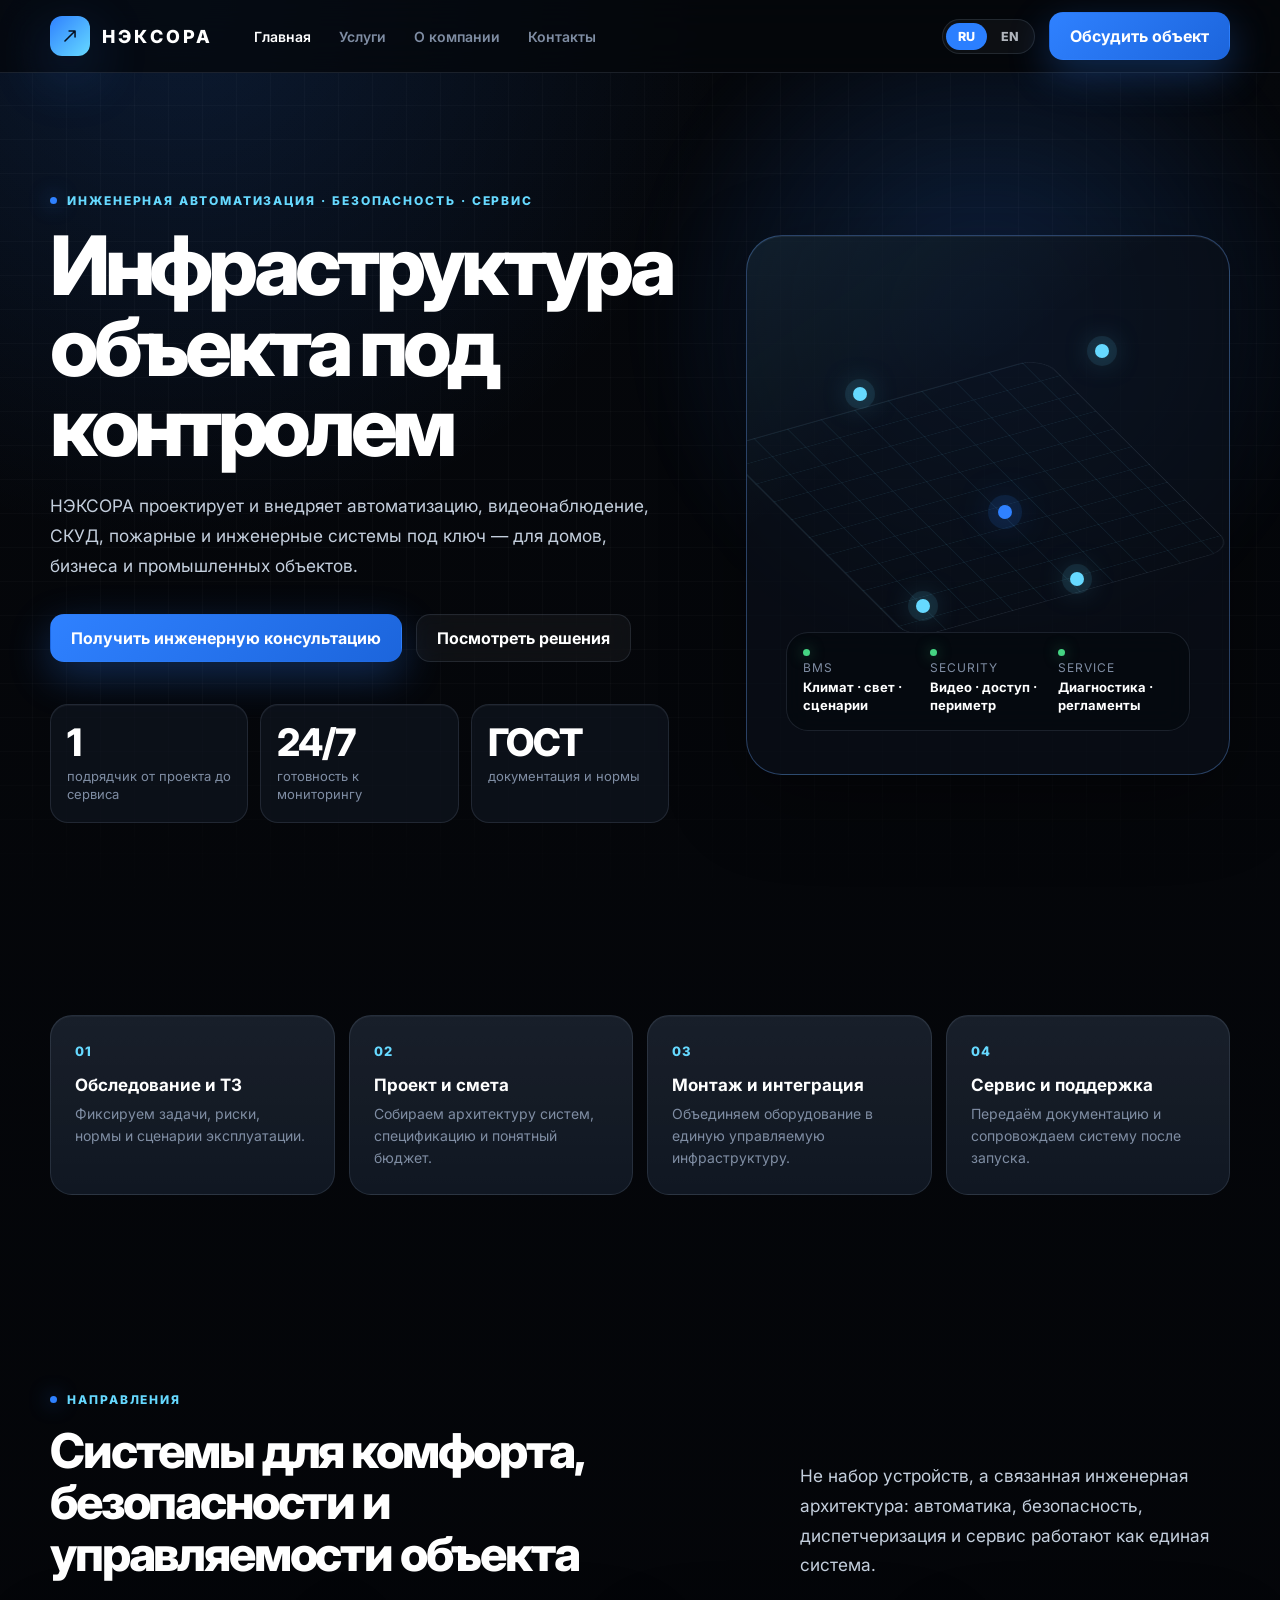
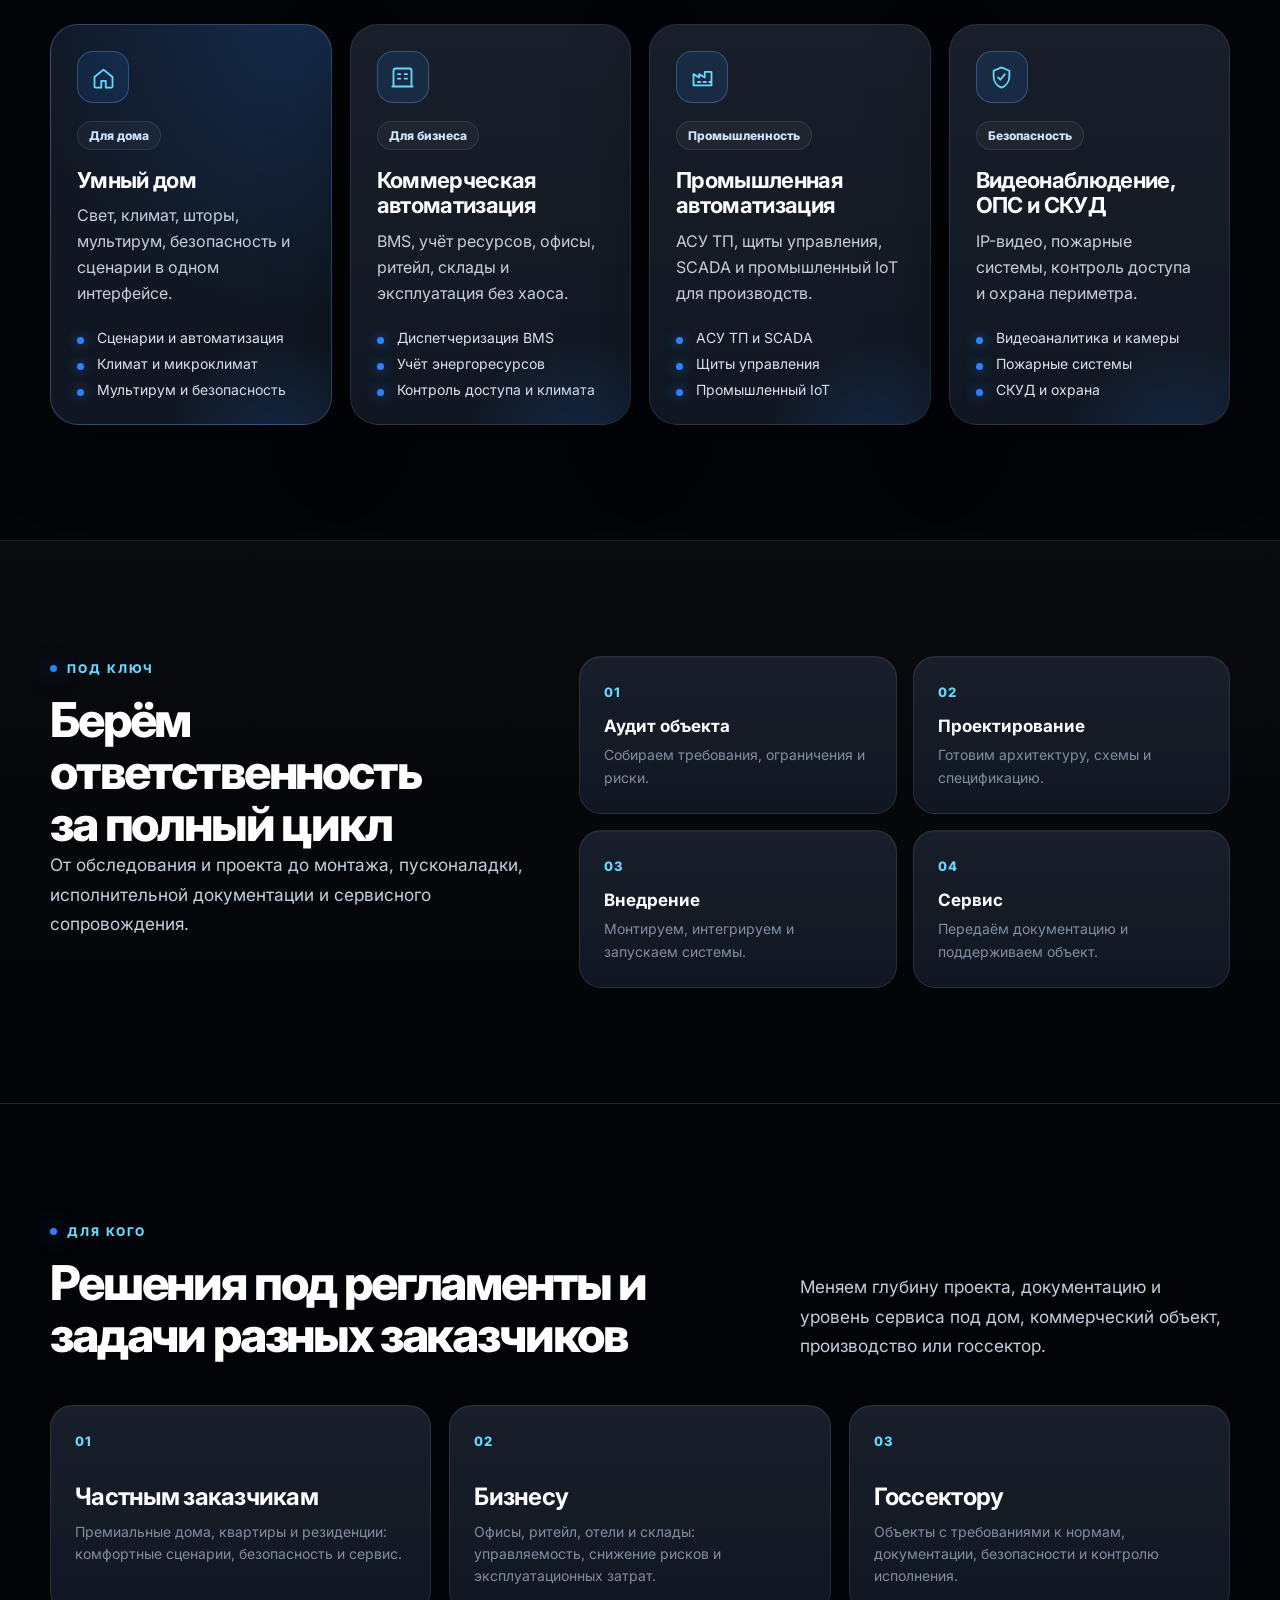
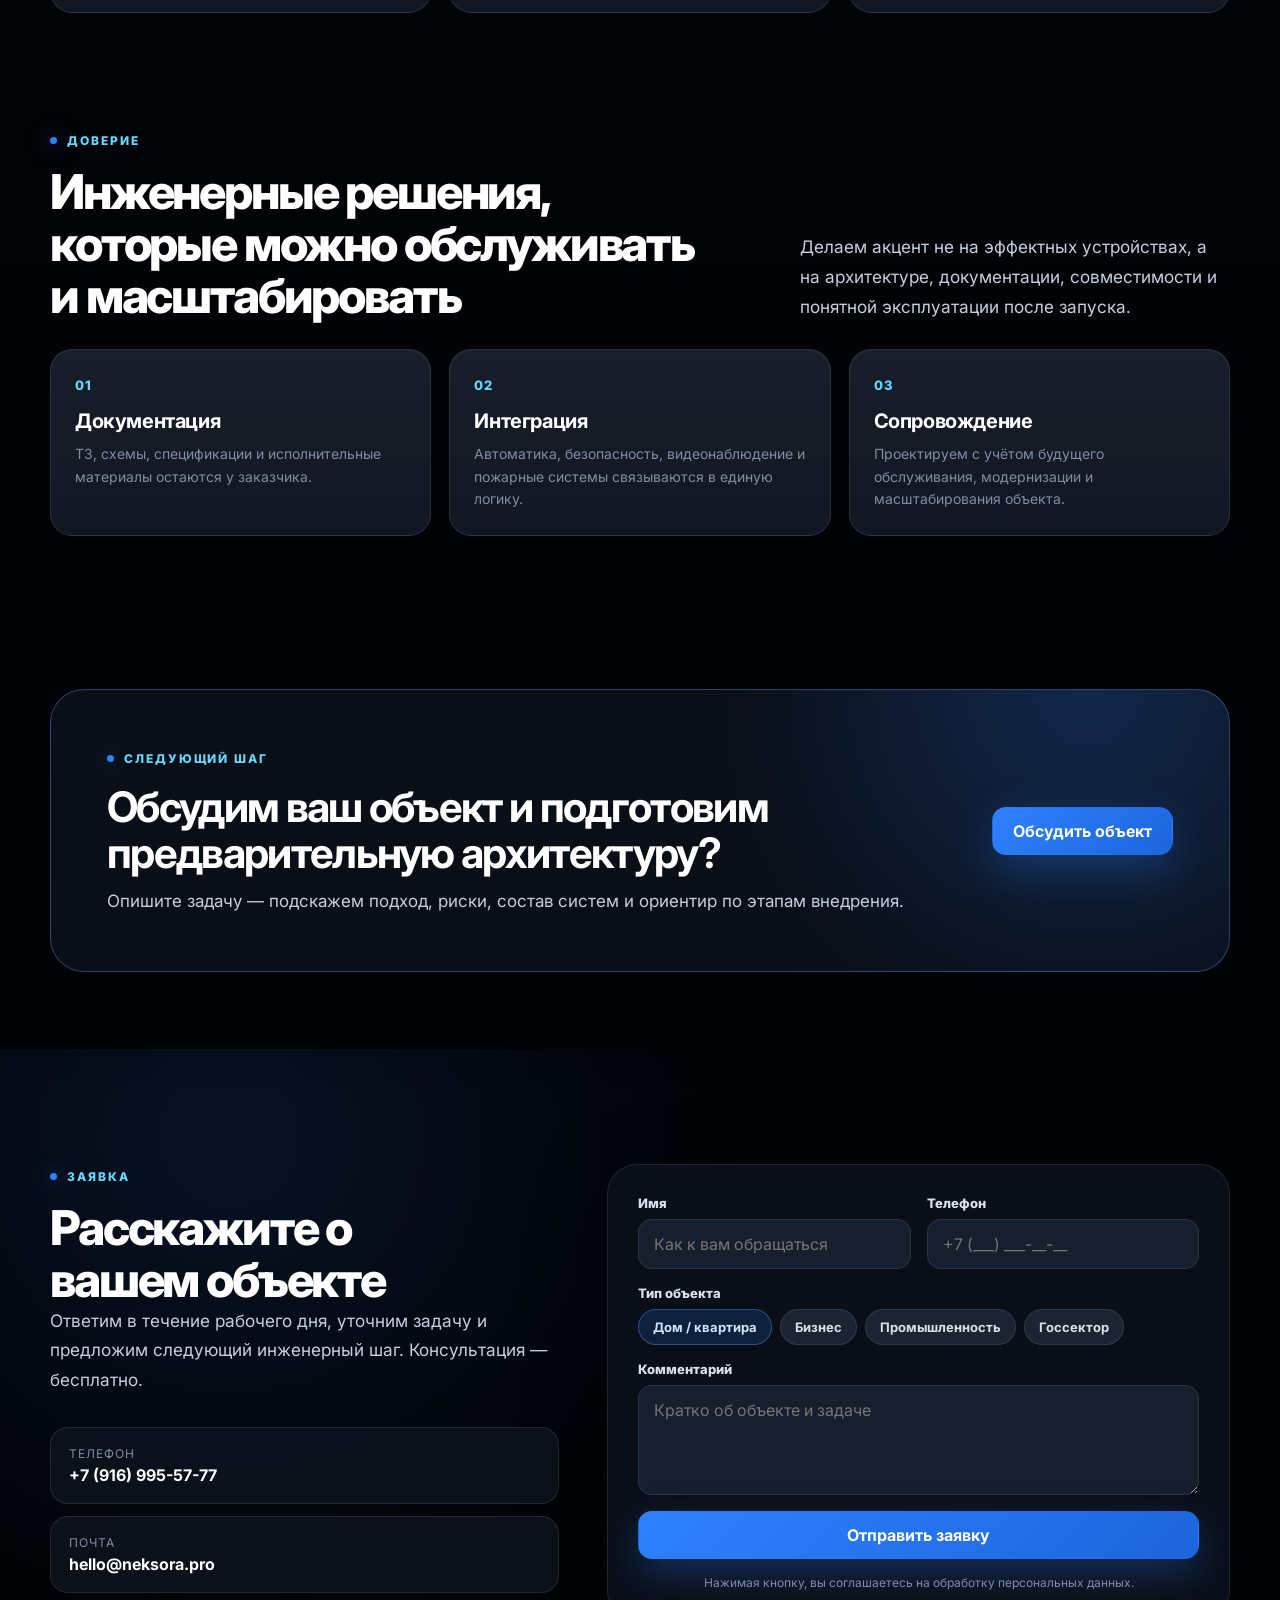
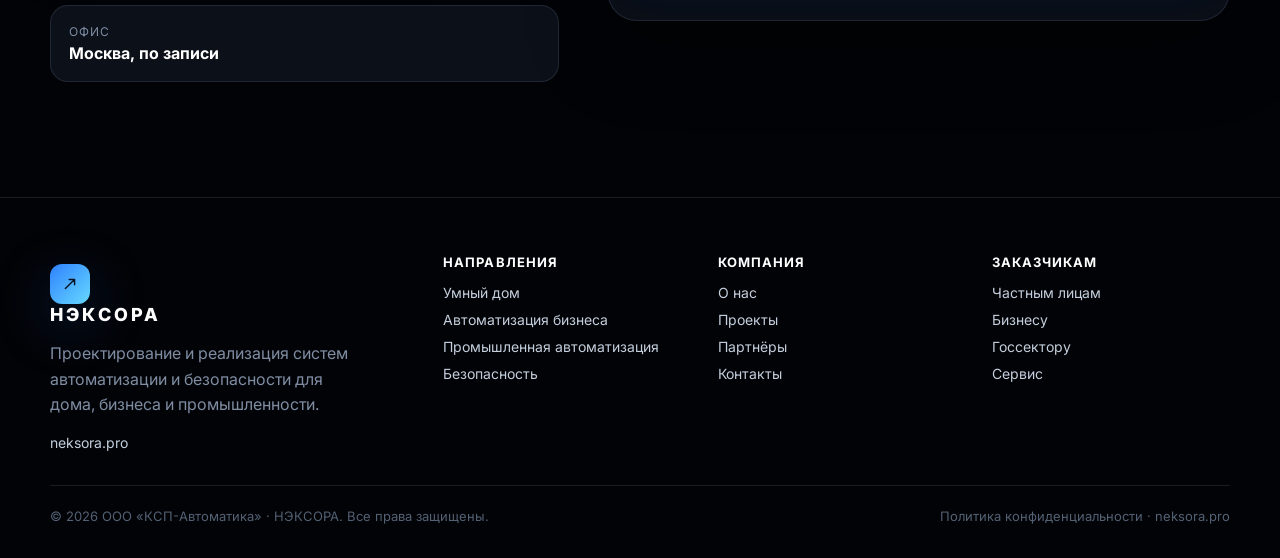
==== commit a80c5b6f: "Add files via upload" ====
--- a/index.html
+++ b/index.html
@@ -3,390 +3,217 @@
 <head>
 <meta charset="utf-8">
 <meta name="viewport" content="width=device-width,initial-scale=1">
-<title>НЭКСОРА — Автоматизация и безопасность</title>
+<meta name="description" content="НЭКСОРА проектирует и внедряет системы автоматизации, видеонаблюдения, СКУД, пожарной безопасности и инженерной инфраструктуры под ключ.">
+<title>НЭКСОРА — Автоматизация и безопасность под ключ</title>
 <link rel="preconnect" href="https://fonts.googleapis.com">
 <link rel="preconnect" href="https://fonts.gstatic.com" crossorigin>
-<link href="https://fonts.googleapis.com/css2?family=Inter:wght@400;500;600;700&display=swap" rel="stylesheet">
+<link href="https://fonts.googleapis.com/css2?family=Inter:wght@400;500;600;700;800&display=swap" rel="stylesheet">
 <link rel="stylesheet" href="neksora.css">
-<style>
-  .nx-root{--accent:#2b7fff}
-</style>
 </head>
 <body>
-<div class="nx-root" style="background:#000;color:#fff;font-family:'Inter',system-ui,sans-serif;min-height:100vh;overflow-x:hidden;position:relative">
-
-<!-- NAV -->
-<header style="position:sticky;top:0;z-index:50;background:rgba(0,0,0,.72);backdrop-filter:blur(14px);border-bottom:1px solid rgba(178,182,189,.12)">
-  <div style="max-width:1240px;margin:0 auto;height:68px;padding:0 32px;display:flex;align-items:center;gap:32px">
-    <a href="index.html" style="display:flex;align-items:center;gap:11px;text-decoration:none;flex-shrink:0">
-      <span style="width:38px;height:38px;border-radius:9px;background:#2b7fff;display:flex;align-items:center;justify-content:center;box-shadow:0 4px 18px rgba(43,127,255,.4)">
-        <svg width="22" height="22" viewBox="0 0 48 48" fill="none"><path d="M13 35 L35 13 M22 13 L35 13 L35 26" stroke="#070B14" stroke-width="3.4" stroke-linecap="round" stroke-linejoin="round"/></svg>
-      </span>
-      <span style="font-size:19px;font-weight:700;letter-spacing:.18em;color:#fff">НЭКСОРА</span>
+<div class="nx-root nx-premium-home">
+
+<header class="nx-header">
+  <div class="nx-container nx-header__inner">
+    <a href="index.html" class="nx-logo" aria-label="НЭКСОРА">
+      <span class="nx-logo__mark"><svg width="22" height="22" viewBox="0 0 48 48" fill="none"><path d="M13 35 L35 13 M22 13 L35 13 L35 26" stroke="#06101f" stroke-width="3.4" stroke-linecap="round" stroke-linejoin="round"/></svg></span>
+      <span class="nx-logo__text">НЭКСОРА</span>
     </a>
-    <nav style="display:flex;gap:30px;margin-left:18px">
-      <a class="nx-link" href="index.html" style="font-size:14.5px;font-weight:600;color:#fff;text-decoration:none" data-k="nav0">Главная</a>
-      <a class="nx-link" href="uslugi.html" style="font-size:14.5px;font-weight:500;color:#b2b6bd;text-decoration:none" data-k="nav1">Услуги</a>
-      <a class="nx-link" href="kompaniya.html" style="font-size:14.5px;font-weight:500;color:#b2b6bd;text-decoration:none" data-k="nav2">О компании</a>
-      <a class="nx-link" href="kontakty.html" style="font-size:14.5px;font-weight:500;color:#b2b6bd;text-decoration:none" data-k="nav3">Контакты</a>
+    <nav class="nx-nav" aria-label="Главная навигация">
+      <a class="nx-link" href="index.html" data-k="nav0" aria-current="page">Главная</a>
+      <a class="nx-link" href="uslugi.html" data-k="nav1">Услуги</a>
+      <a class="nx-link" href="kompaniya.html" data-k="nav2">О компании</a>
+      <a class="nx-link" href="kontakty.html" data-k="nav3">Контакты</a>
     </nav>
-    <div class="nx-headactions" style="margin-left:auto;display:flex;align-items:center;gap:14px">
-      <div style="display:flex;align-items:center;background:#15181e;border:1px solid rgba(178,182,189,.15);border-radius:9999px;padding:3px">
-        <button class="nx-seg" data-lang="ru" style="border:none;cursor:pointer;font-family:inherit;font-size:12.5px;font-weight:600;padding:5px 12px;border-radius:9999px;background:#2b7fff;color:#fff">RU</button>
-        <button class="nx-seg" data-lang="en" style="border:none;cursor:pointer;font-family:inherit;font-size:12.5px;font-weight:600;padding:5px 12px;border-radius:9999px;background:transparent;color:#b2b6bd">EN</button>
-      </div>
-      <a class="nx-cta" href="#contact" style="background:#2b7fff;color:#fff;font-size:14px;font-weight:600;padding:10px 18px;border-radius:8px;text-decoration:none" data-k="cta1">Заказать консультацию</a>
-    </div>
-    <button id="nx-burger" class="nx-burger" aria-label="Menu" style="margin-left:auto;align-items:center;justify-content:center;width:42px;height:42px;border-radius:9px;background:#15181e;border:1px solid rgba(178,182,189,.15);cursor:pointer;color:#fff">
+    <div class="nx-headactions">
+      <div class="nx-lang" aria-label="Переключение языка">
+        <button class="nx-seg" data-lang="ru" type="button">RU</button>
+        <button class="nx-seg" data-lang="en" type="button">EN</button>
+      </div>
+      <a class="nx-cta nx-btn nx-btn--primary" href="#contact" data-k="cta1">Обсудить объект</a>
+    </div>
+    <button id="nx-burger" class="nx-burger" aria-label="Menu" aria-expanded="false" type="button">
       <svg id="nx-burger-icon" width="20" height="20" viewBox="0 0 24 24" fill="none"><path d="M4 7h16M4 12h16M4 17h16" stroke="currentColor" stroke-width="1.8" stroke-linecap="round"/></svg>
-      <svg id="nx-burger-close" width="20" height="20" viewBox="0 0 24 24" fill="none" style="display:none"><path d="M6 6l12 12M18 6L6 18" stroke="currentColor" stroke-width="1.8" stroke-linecap="round"/></svg>
+      <svg id="nx-burger-close" width="20" height="20" viewBox="0 0 24 24" fill="none"><path d="M6 6l12 12M18 6L6 18" stroke="currentColor" stroke-width="1.8" stroke-linecap="round"/></svg>
     </button>
   </div>
-  <div id="nx-mobile-menu" class="nx-mobile-menu" style="display:none;border-top:1px solid rgba(178,182,189,.12);background:rgba(0,0,0,.96);backdrop-filter:blur(14px);padding:14px 20px 22px">
-    <div style="display:flex;flex-direction:column;gap:2px">
-      <a data-close-menu href="index.html" style="font-size:16px;font-weight:600;color:#fff;text-decoration:none;padding:12px 6px" data-k="nav0">Главная</a>
-      <a data-close-menu href="uslugi.html" style="font-size:16px;font-weight:500;color:#b2b6bd;text-decoration:none;padding:12px 6px" data-k="nav1">Услуги</a>
-      <a data-close-menu href="kompaniya.html" style="font-size:16px;font-weight:500;color:#b2b6bd;text-decoration:none;padding:12px 6px" data-k="nav2">О компании</a>
-      <a data-close-menu href="kontakty.html" style="font-size:16px;font-weight:500;color:#b2b6bd;text-decoration:none;padding:12px 6px" data-k="nav3">Контакты</a>
-    </div>
-    <div style="height:1px;background:rgba(178,182,189,.12);margin:14px 0"></div>
-    <div style="display:flex;align-items:center;gap:12px">
-      <div style="display:flex;align-items:center;background:#15181e;border:1px solid rgba(178,182,189,.15);border-radius:9999px;padding:3px">
-        <button class="nx-seg" data-lang="ru" style="border:none;cursor:pointer;font-family:inherit;font-size:13px;font-weight:600;padding:7px 16px;border-radius:9999px;background:#2b7fff;color:#fff">RU</button>
-        <button class="nx-seg" data-lang="en" style="border:none;cursor:pointer;font-family:inherit;font-size:13px;font-weight:600;padding:7px 16px;border-radius:9999px;background:transparent;color:#b2b6bd">EN</button>
-      </div>
-      <a class="nx-cta" data-close-menu href="#contact" style="flex:1;text-align:center;background:#2b7fff;color:#fff;font-size:15px;font-weight:600;padding:13px 18px;border-radius:8px;text-decoration:none" data-k="cta1">Заказать консультацию</a>
+  <div id="nx-mobile-menu" class="nx-mobile-menu">
+    <div class="nx-container nx-mobile-menu__inner">
+      <a data-close-menu href="index.html" data-k="nav0">Главная</a>
+      <a data-close-menu href="uslugi.html" data-k="nav1">Услуги</a>
+      <a data-close-menu href="kompaniya.html" data-k="nav2">О компании</a>
+      <a data-close-menu href="kontakty.html" data-k="nav3">Контакты</a>
+      <div class="nx-mobile-menu__actions">
+        <div class="nx-lang"><button class="nx-seg" data-lang="ru" type="button">RU</button><button class="nx-seg" data-lang="en" type="button">EN</button></div>
+        <a class="nx-cta nx-btn nx-btn--primary" data-close-menu href="#contact" data-k="cta1">Обсудить объект</a>
+      </div>
     </div>
   </div>
 </header>
 
-<div id="top"></div>
-
-<!-- HERO -->
-<section style="position:relative;max-width:1240px;margin:0 auto;padding:30px 32px 0">
-  <div style="position:absolute;top:-40px;right:6%;width:560px;height:560px;border-radius:50%;background:radial-gradient(circle,rgba(43,127,255,.28),transparent 62%);filter:blur(20px);animation:nx-glow 7s ease-in-out infinite;pointer-events:none"></div>
-
-  <!-- variant switcher -->
-  <div style="display:flex;align-items:center;gap:10px;position:relative;z-index:2;margin-bottom:26px">
-    <span style="font-size:11px;font-weight:600;letter-spacing:.14em;color:#656a76;text-transform:uppercase" data-k="heroVarLabel">Вариант hero</span>
-    <div style="display:flex;background:#15181e;border:1px solid rgba(178,182,189,.15);border-radius:9999px;padding:3px">
-      <button id="var-a-btn" class="nx-seg" style="border:none;cursor:pointer;font-family:inherit;font-size:12px;font-weight:600;padding:5px 14px;border-radius:9999px;background:#2b7fff;color:#fff">A</button>
-      <button id="var-b-btn" class="nx-seg" style="border:none;cursor:pointer;font-family:inherit;font-size:12px;font-weight:600;padding:5px 14px;border-radius:9999px;background:transparent;color:#b2b6bd">B</button>
-    </div>
-  </div>
-
-  <!-- VARIANT A: editorial split -->
-  <div id="hero-a" style="display:grid;grid-template-columns:1.05fr .95fr;gap:48px;align-items:center;position:relative;z-index:2;padding-bottom:96px">
-    <div>
-      <div style="display:inline-flex;align-items:center;gap:8px;padding:6px 13px;border-radius:9999px;background:rgba(43,127,255,.12);border:1px solid rgba(43,127,255,.28);margin-bottom:26px">
-        <span style="width:6px;height:6px;border-radius:50%;background:#2b7fff;box-shadow:0 0 10px #2b7fff"></span>
-        <span style="font-size:11.5px;font-weight:600;letter-spacing:.12em;color:#7fb2ff;text-transform:uppercase" data-k="eyebrow">Проектирование · Автоматизация · Безопасность</span>
-      </div>
-      <h1 style="font-size:62px;line-height:1.04;letter-spacing:-2px;font-weight:700;margin:0 0 22px;color:#fff;text-wrap:balance" data-k="heroTitleA">Инфраструктура, которая работает за вас</h1>
-      <p style="font-size:18.5px;line-height:1.6;color:#b2b6bd;margin:0 0 34px;max-width:520px" data-k="heroSubA">НЭКСОРА проектирует и внедряет системы автоматизации и безопасности для дома, бизнеса и промышленности — под ключ и по стандартам.</p>
-      <div style="display:flex;gap:14px;flex-wrap:wrap;margin-bottom:42px">
-        <a class="nx-cta" href="#contact" style="background:#2b7fff;color:#fff;font-size:15px;font-weight:600;padding:14px 24px;border-radius:8px;text-decoration:none" data-k="cta1">Заказать консультацию</a>
-        <a class="nx-ghost" href="#directions" style="background:transparent;color:#fff;font-size:15px;font-weight:600;padding:14px 24px;border-radius:8px;text-decoration:none;border:1px solid rgba(178,182,189,.25)" data-k="cta2">Наши направления</a>
-      </div>
-      <div style="display:flex;gap:34px;flex-wrap:wrap">
-        <div><div style="font-size:27px;font-weight:700;color:#fff;letter-spacing:-.5px" data-k="stat0v">2024</div><div style="font-size:13px;color:#656a76;margin-top:2px" data-k="stat0l">год основания</div></div>
-        <div><div style="font-size:27px;font-weight:700;color:#fff;letter-spacing:-.5px" data-k="stat1v">R&amp;D</div><div style="font-size:13px;color:#656a76;margin-top:2px" data-k="stat1l">наука и инжиниринг</div></div>
-        <div><div style="font-size:27px;font-weight:700;color:#fff;letter-spacing:-.5px" data-k="stat2v">24/7</div><div style="font-size:13px;color:#656a76;margin-top:2px" data-k="stat2l">мониторинг и поддержка</div></div>
-        <div><div style="font-size:27px;font-weight:700;color:#fff;letter-spacing:-.5px" data-k="stat3v">ГОСТ</div><div style="font-size:13px;color:#656a76;margin-top:2px" data-k="stat3l">проектирование по нормам</div></div>
-      </div>
-    </div>
-    <div style="position:relative">
-      <div style="position:relative;border-radius:18px;overflow:hidden;border:1px solid rgba(178,182,189,.15);aspect-ratio:4/5;background:linear-gradient(150deg,#11233f,#0a0e16)">
-        <img src="https://images.unsplash.com/photo-1451187580459-43490279c0fa?auto=format&fit=crop&w=900&q=80" loading="lazy" onerror="this.style.display='none'" style="position:absolute;inset:0;width:100%;height:100%;object-fit:cover" alt="">
-        <div style="position:absolute;inset:0;background:linear-gradient(180deg,rgba(43,127,255,.16),rgba(5,8,16,.55) 75%,rgba(5,8,16,.85))"></div>
-      </div>
-      <div style="position:absolute;left:22px;bottom:22px;right:22px;background:rgba(8,11,18,.72);backdrop-filter:blur(12px);border:1px solid rgba(178,182,189,.18);border-radius:14px;padding:18px 20px">
-        <div style="font-size:12px;font-weight:600;letter-spacing:.1em;color:#7fb2ff;text-transform:uppercase;margin-bottom:6px" data-k="heroCardTag">Под ключ</div>
-        <div style="font-size:15.5px;line-height:1.45;color:#e7e9ec" data-k="heroCardText">Проект, монтаж, пусконаладка и сопровождение — один подрядчик и единая ответственность за результат.</div>
-      </div>
-    </div>
-  </div>
-
-  <!-- VARIANT B: centered full-bleed statement -->
-  <div id="hero-b" style="display:none;position:relative;border-radius:22px;overflow:hidden;border:1px solid rgba(178,182,189,.15);margin-bottom:96px">
-    <img src="https://images.unsplash.com/photo-1486406146926-c627a92ad1ab?auto=format&fit=crop&w=1600&q=80" loading="lazy" onerror="this.style.display='none'" style="position:absolute;inset:0;width:100%;height:100%;object-fit:cover" alt="">
-    <div style="position:absolute;inset:0;background:linear-gradient(180deg,rgba(5,8,16,.62),rgba(5,8,16,.82)),radial-gradient(circle at 50% 0%,rgba(43,127,255,.3),transparent 55%)"></div>
-    <div style="position:relative;z-index:2;padding:96px 40px 80px;text-align:center;display:flex;flex-direction:column;align-items:center">
-      <div style="display:inline-flex;align-items:center;gap:8px;padding:6px 13px;border-radius:9999px;background:rgba(43,127,255,.16);border:1px solid rgba(43,127,255,.34);margin-bottom:26px">
-        <span style="width:6px;height:6px;border-radius:50%;background:#2b7fff;box-shadow:0 0 10px #2b7fff"></span>
-        <span style="font-size:11.5px;font-weight:600;letter-spacing:.12em;color:#9cc4ff;text-transform:uppercase" data-k="eyebrow">Проектирование · Автоматизация · Безопасность</span>
-      </div>
-      <h1 style="font-size:66px;line-height:1.02;letter-spacing:-2.2px;font-weight:700;margin:0 0 22px;color:#fff;max-width:880px;text-wrap:balance" data-k="heroTitleB">Умные системы для дома, бизнеса и производства</h1>
-      <p style="font-size:19px;line-height:1.6;color:#c5c9d0;margin:0 0 36px;max-width:600px" data-k="heroSubB">Полный цикл: от инженерного проекта до запуска и сервиса. Автоматизация и безопасность объектов любой сложности.</p>
-      <div style="display:flex;gap:14px;flex-wrap:wrap;justify-content:center;margin-bottom:54px">
-        <a class="nx-cta" href="#contact" style="background:#2b7fff;color:#fff;font-size:15px;font-weight:600;padding:14px 26px;border-radius:8px;text-decoration:none" data-k="cta1">Заказать консультацию</a>
-        <a class="nx-ghost" href="#directions" style="background:rgba(255,255,255,.05);color:#fff;font-size:15px;font-weight:600;padding:14px 26px;border-radius:8px;text-decoration:none;border:1px solid rgba(178,182,189,.28)" data-k="cta2">Наши направления</a>
-      </div>
-      <div style="display:grid;grid-template-columns:repeat(4,1fr);gap:14px;width:100%;max-width:780px">
-        <div style="background:rgba(8,11,18,.5);backdrop-filter:blur(8px);border:1px solid rgba(178,182,189,.14);border-radius:12px;padding:16px 12px"><div style="font-size:26px;font-weight:700;color:#fff;letter-spacing:-.5px" data-k="stat0v">2024</div><div style="font-size:12.5px;color:#9aa0ab;margin-top:3px" data-k="stat0l">год основания</div></div>
-        <div style="background:rgba(8,11,18,.5);backdrop-filter:blur(8px);border:1px solid rgba(178,182,189,.14);border-radius:12px;padding:16px 12px"><div style="font-size:26px;font-weight:700;color:#fff;letter-spacing:-.5px" data-k="stat1v">R&amp;D</div><div style="font-size:12.5px;color:#9aa0ab;margin-top:3px" data-k="stat1l">наука и инжиниринг</div></div>
-        <div style="background:rgba(8,11,18,.5);backdrop-filter:blur(8px);border:1px solid rgba(178,182,189,.14);border-radius:12px;padding:16px 12px"><div style="font-size:26px;font-weight:700;color:#fff;letter-spacing:-.5px" data-k="stat2v">24/7</div><div style="font-size:12.5px;color:#9aa0ab;margin-top:3px" data-k="stat2l">мониторинг и поддержка</div></div>
-        <div style="background:rgba(8,11,18,.5);backdrop-filter:blur(8px);border:1px solid rgba(178,182,189,.14);border-radius:12px;padding:16px 12px"><div style="font-size:26px;font-weight:700;color:#fff;letter-spacing:-.5px" data-k="stat3v">ГОСТ</div><div style="font-size:12.5px;color:#9aa0ab;margin-top:3px" data-k="stat3l">проектирование по нормам</div></div>
-      </div>
-    </div>
-  </div>
-</section>
-
-<!-- DIRECTIONS -->
-<section id="directions" style="max-width:1240px;margin:0 auto;padding:0 32px 96px">
-  <div style="display:flex;align-items:flex-end;justify-content:space-between;gap:24px;margin-bottom:40px;flex-wrap:wrap">
-    <div>
-      <div style="font-size:12px;font-weight:600;letter-spacing:.14em;color:#2b7fff;text-transform:uppercase;margin-bottom:14px" data-k="dirEyebrow">Направления</div>
-      <h2 style="font-size:42px;line-height:1.1;letter-spacing:-1.2px;font-weight:700;margin:0;color:#fff;max-width:620px" data-k="dirTitle">Три области, один инженерный подход</h2>
-    </div>
-    <p style="font-size:16px;line-height:1.6;color:#b2b6bd;max-width:340px;margin:0" data-k="dirSub">От квартиры до производственной линии — мы проектируем системы, которыми удобно управлять и легко масштабировать.</p>
-  </div>
-  <div style="display:grid;grid-template-columns:repeat(3,1fr);gap:22px">
-    <!-- Card 0: Smart Home -->
-    <div class="nx-card" style="background:#15181e;border:1px solid rgba(178,182,189,.15);border-radius:16px;overflow:hidden;display:flex;flex-direction:column">
-      <div style="position:relative;aspect-ratio:16/10;background:linear-gradient(150deg,#11233f,#0a0e16)">
-        <img src="https://images.unsplash.com/photo-1558002038-1055907df827?auto=format&fit=crop&w=900&q=80" loading="lazy" onerror="this.style.display='none'" style="position:absolute;inset:0;width:100%;height:100%;object-fit:cover" alt="">
-        <div style="position:absolute;inset:0;background:linear-gradient(180deg,rgba(43,127,255,.14),rgba(21,24,30,.55) 70%,#15181e)"></div>
-        <span style="position:absolute;top:14px;left:14px;font-size:11px;font-weight:600;letter-spacing:.1em;color:#9cc4ff;text-transform:uppercase;background:rgba(8,11,18,.6);backdrop-filter:blur(6px);border:1px solid rgba(43,127,255,.3);padding:5px 10px;border-radius:9999px" data-k="dTag0">Для дома</span>
-      </div>
-      <div style="padding:24px 22px 26px;flex:1;display:flex;flex-direction:column">
-        <h3 style="font-size:22px;font-weight:700;letter-spacing:-.4px;margin:0 0 10px;color:#fff" data-k="dTitle0">Умный дом</h3>
-        <p style="font-size:15px;line-height:1.6;color:#b2b6bd;margin:0 0 18px;flex:1" data-k="dDesc0">Свет, климат, шторы, мультирум и сценарии под единым интуитивным управлением.</p>
-        <div style="display:flex;flex-direction:column;gap:9px">
-          <div style="display:flex;align-items:center;gap:10px"><svg width="15" height="15" viewBox="0 0 16 16" fill="none" style="flex-shrink:0"><path d="M3.5 8.5l3 3 6-7" stroke="#2b7fff" stroke-width="1.8" stroke-linecap="round" stroke-linejoin="round"/></svg><span style="font-size:13.5px;color:#d2d5da" data-k="dPts00">Сценарии и автоматизация</span></div>
-          <div style="display:flex;align-items:center;gap:10px"><svg width="15" height="15" viewBox="0 0 16 16" fill="none" style="flex-shrink:0"><path d="M3.5 8.5l3 3 6-7" stroke="#2b7fff" stroke-width="1.8" stroke-linecap="round" stroke-linejoin="round"/></svg><span style="font-size:13.5px;color:#d2d5da" data-k="dPts01">Климат и микроклимат</span></div>
-          <div style="display:flex;align-items:center;gap:10px"><svg width="15" height="15" viewBox="0 0 16 16" fill="none" style="flex-shrink:0"><path d="M3.5 8.5l3 3 6-7" stroke="#2b7fff" stroke-width="1.8" stroke-linecap="round" stroke-linejoin="round"/></svg><span style="font-size:13.5px;color:#d2d5da" data-k="dPts02">Мультирум и медиа</span></div>
-        </div>
-      </div>
-    </div>
-    <!-- Card 1: Business Automation -->
-    <div class="nx-card" style="background:#15181e;border:1px solid rgba(178,182,189,.15);border-radius:16px;overflow:hidden;display:flex;flex-direction:column">
-      <div style="position:relative;aspect-ratio:16/10;background:linear-gradient(150deg,#11233f,#0a0e16)">
-        <img src="https://images.unsplash.com/photo-1497366216548-37526070297c?auto=format&fit=crop&w=900&q=80" loading="lazy" onerror="this.style.display='none'" style="position:absolute;inset:0;width:100%;height:100%;object-fit:cover" alt="">
-        <div style="position:absolute;inset:0;background:linear-gradient(180deg,rgba(43,127,255,.14),rgba(21,24,30,.55) 70%,#15181e)"></div>
-        <span style="position:absolute;top:14px;left:14px;font-size:11px;font-weight:600;letter-spacing:.1em;color:#9cc4ff;text-transform:uppercase;background:rgba(8,11,18,.6);backdrop-filter:blur(6px);border:1px solid rgba(43,127,255,.3);padding:5px 10px;border-radius:9999px" data-k="dTag1">Для офиса</span>
-      </div>
-      <div style="padding:24px 22px 26px;flex:1;display:flex;flex-direction:column">
-        <h3 style="font-size:22px;font-weight:700;letter-spacing:-.4px;margin:0 0 10px;color:#fff" data-k="dTitle1">Автоматизация бизнеса</h3>
-        <p style="font-size:15px;line-height:1.6;color:#b2b6bd;margin:0 0 18px;flex:1" data-k="dDesc1">Инженерия зданий, офисов и ритейла: диспетчеризация, учёт ресурсов, комфорт.</p>
-        <div style="display:flex;flex-direction:column;gap:9px">
-          <div style="display:flex;align-items:center;gap:10px"><svg width="15" height="15" viewBox="0 0 16 16" fill="none" style="flex-shrink:0"><path d="M3.5 8.5l3 3 6-7" stroke="#2b7fff" stroke-width="1.8" stroke-linecap="round" stroke-linejoin="round"/></svg><span style="font-size:13.5px;color:#d2d5da" data-k="dPts10">Диспетчеризация BMS</span></div>
-          <div style="display:flex;align-items:center;gap:10px"><svg width="15" height="15" viewBox="0 0 16 16" fill="none" style="flex-shrink:0"><path d="M3.5 8.5l3 3 6-7" stroke="#2b7fff" stroke-width="1.8" stroke-linecap="round" stroke-linejoin="round"/></svg><span style="font-size:13.5px;color:#d2d5da" data-k="dPts11">Учёт энергоресурсов</span></div>
-          <div style="display:flex;align-items:center;gap:10px"><svg width="15" height="15" viewBox="0 0 16 16" fill="none" style="flex-shrink:0"><path d="M3.5 8.5l3 3 6-7" stroke="#2b7fff" stroke-width="1.8" stroke-linecap="round" stroke-linejoin="round"/></svg><span style="font-size:13.5px;color:#d2d5da" data-k="dPts12">Контроль микроклимата</span></div>
-        </div>
-      </div>
-    </div>
-    <!-- Card 2: Industrial -->
-    <div class="nx-card" style="background:#15181e;border:1px solid rgba(178,182,189,.15);border-radius:16px;overflow:hidden;display:flex;flex-direction:column">
-      <div style="position:relative;aspect-ratio:16/10;background:linear-gradient(150deg,#11233f,#0a0e16)">
-        <img src="https://images.unsplash.com/photo-1581091226825-a6a2a5aee158?auto=format&fit=crop&w=900&q=80" loading="lazy" onerror="this.style.display='none'" style="position:absolute;inset:0;width:100%;height:100%;object-fit:cover" alt="">
-        <div style="position:absolute;inset:0;background:linear-gradient(180deg,rgba(43,127,255,.14),rgba(21,24,30,.55) 70%,#15181e)"></div>
-        <span style="position:absolute;top:14px;left:14px;font-size:11px;font-weight:600;letter-spacing:.1em;color:#9cc4ff;text-transform:uppercase;background:rgba(8,11,18,.6);backdrop-filter:blur(6px);border:1px solid rgba(43,127,255,.3);padding:5px 10px;border-radius:9999px" data-k="dTag2">Промышленность</span>
-      </div>
-      <div style="padding:24px 22px 26px;flex:1;display:flex;flex-direction:column">
-        <h3 style="font-size:22px;font-weight:700;letter-spacing:-.4px;margin:0 0 10px;color:#fff" data-k="dTitle2">Промышленная автоматизация</h3>
-        <p style="font-size:15px;line-height:1.6;color:#b2b6bd;margin:0 0 18px;flex:1" data-k="dDesc2">АСУ ТП, щиты управления и SCADA для производств и инженерных объектов.</p>
-        <div style="display:flex;flex-direction:column;gap:9px">
-          <div style="display:flex;align-items:center;gap:10px"><svg width="15" height="15" viewBox="0 0 16 16" fill="none" style="flex-shrink:0"><path d="M3.5 8.5l3 3 6-7" stroke="#2b7fff" stroke-width="1.8" stroke-linecap="round" stroke-linejoin="round"/></svg><span style="font-size:13.5px;color:#d2d5da" data-k="dPts20">АСУ ТП и SCADA</span></div>
-          <div style="display:flex;align-items:center;gap:10px"><svg width="15" height="15" viewBox="0 0 16 16" fill="none" style="flex-shrink:0"><path d="M3.5 8.5l3 3 6-7" stroke="#2b7fff" stroke-width="1.8" stroke-linecap="round" stroke-linejoin="round"/></svg><span style="font-size:13.5px;color:#d2d5da" data-k="dPts21">Щиты управления</span></div>
-          <div style="display:flex;align-items:center;gap:10px"><svg width="15" height="15" viewBox="0 0 16 16" fill="none" style="flex-shrink:0"><path d="M3.5 8.5l3 3 6-7" stroke="#2b7fff" stroke-width="1.8" stroke-linecap="round" stroke-linejoin="round"/></svg><span style="font-size:13.5px;color:#d2d5da" data-k="dPts22">Промышленный IoT</span></div>
-        </div>
-      </div>
-    </div>
-  </div>
-</section>
-
-<!-- SECURITY -->
-<section id="security" style="border-top:1px solid rgba(178,182,189,.1);border-bottom:1px solid rgba(178,182,189,.1);background:linear-gradient(180deg,#05070c,#000)">
-  <div style="max-width:1240px;margin:0 auto;padding:88px 32px">
-    <div style="display:grid;grid-template-columns:.85fr 1.15fr;gap:56px;align-items:center">
-      <div>
-        <div style="font-size:12px;font-weight:600;letter-spacing:.14em;color:#2b7fff;text-transform:uppercase;margin-bottom:14px" data-k="secEyebrow">Безопасность</div>
-        <h2 style="font-size:40px;line-height:1.1;letter-spacing:-1.2px;font-weight:700;margin:0 0 18px;color:#fff" data-k="secTitle">Видеонаблюдение, пожарные системы и контроль доступа</h2>
-        <p style="font-size:16.5px;line-height:1.62;color:#b2b6bd;margin:0 0 28px" data-k="secSub">Проектируем и монтируем комплексы безопасности по нормам — с интеграцией в общую инженерную инфраструктуру объекта.</p>
-        <div style="position:relative;border-radius:16px;overflow:hidden;border:1px solid rgba(178,182,189,.15);aspect-ratio:16/10;background:linear-gradient(150deg,#11233f,#0a0e16)">
-          <img src="https://images.unsplash.com/photo-1518770660439-4636190af475?auto=format&fit=crop&w=900&q=80" loading="lazy" onerror="this.style.display='none'" style="position:absolute;inset:0;width:100%;height:100%;object-fit:cover" alt="">
-          <div style="position:absolute;inset:0;background:linear-gradient(180deg,rgba(43,127,255,.18),rgba(5,8,16,.6))"></div>
-        </div>
-      </div>
-      <div style="display:flex;flex-direction:column;gap:14px">
-        <!-- Video surveillance -->
-        <div class="nx-card" style="display:flex;gap:18px;align-items:flex-start;background:#15181e;border:1px solid rgba(178,182,189,.15);border-radius:14px;padding:24px">
-          <div style="flex-shrink:0;width:46px;height:46px;border-radius:11px;background:rgba(43,127,255,.12);border:1px solid rgba(43,127,255,.28);display:flex;align-items:center;justify-content:center">
-            <svg width="22" height="22" viewBox="0 0 24 24" fill="none"><rect x="2.5" y="6" width="14" height="12" rx="2" stroke="#7fb2ff" stroke-width="1.7"/><path d="M16.5 10l5-2.5v9L16.5 14" stroke="#7fb2ff" stroke-width="1.7" stroke-linecap="round" stroke-linejoin="round"/></svg>
+<main id="top">
+  <section class="nx-hero nx-section">
+    <div class="nx-bg-grid" aria-hidden="true"></div>
+    <div class="nx-container nx-hero__grid">
+      <div class="nx-hero__content nx-reveal">
+        <div class="nx-eyebrow" data-k="eyebrow">Инженерная автоматизация · безопасность · сервис</div>
+        <h1 class="nx-display" data-k="heroTitle">Инфраструктура объекта под контролем</h1>
+        <p class="nx-lead nx-hero__lead" data-k="heroSub">НЭКСОРА проектирует и внедряет автоматизацию, видеонаблюдение, СКУД, пожарные и инженерные системы под ключ — для домов, бизнеса и промышленных объектов.</p>
+        <div class="nx-hero__actions">
+          <a class="nx-cta nx-btn nx-btn--primary" href="#contact" data-k="heroCtaPrimary">Получить инженерную консультацию</a>
+          <a class="nx-ghost nx-btn nx-btn--secondary" href="#directions" data-k="heroCtaSecondary">Посмотреть решения</a>
+        </div>
+        <div class="nx-proof-row" aria-label="Ключевые преимущества">
+          <div class="nx-proof"><strong data-k="stat0v">1</strong><span data-k="stat0l">подрядчик от проекта до сервиса</span></div>
+          <div class="nx-proof"><strong data-k="stat1v">24/7</strong><span data-k="stat1l">готовность к мониторингу</span></div>
+          <div class="nx-proof"><strong data-k="stat2v">ГОСТ</strong><span data-k="stat2l">документация и нормы</span></div>
+        </div>
+      </div>
+      <div class="nx-hero-system nx-reveal" aria-label="Схема инженерной инфраструктуры">
+        <div class="nx-system-map" aria-hidden="true">
+          <span class="nx-node nx-node--1"></span>
+          <span class="nx-node nx-node--2"></span>
+          <span class="nx-node nx-node--3"></span>
+          <span class="nx-node nx-node--4"></span>
+          <span class="nx-node nx-node--5"></span>
+        </div>
+        <div class="nx-system-panel">
+          <div><span data-k="panel0l">BMS</span><strong data-k="panel0v">Климат · свет · сценарии</strong></div>
+          <div><span data-k="panel1l">Security</span><strong data-k="panel1v">Видео · доступ · периметр</strong></div>
+          <div><span data-k="panel2l">Service</span><strong data-k="panel2v">Диагностика · регламенты</strong></div>
+        </div>
+      </div>
+    </div>
+  </section>
+
+  <section class="nx-trust-strip nx-section nx-section--tight">
+    <div class="nx-container nx-trust-grid">
+      <div class="nx-trust-item nx-reveal"><span>01</span><strong data-k="trust0t">Обследование и ТЗ</strong><p data-k="trust0d">Фиксируем задачи, риски, нормы и сценарии эксплуатации.</p></div>
+      <div class="nx-trust-item nx-reveal"><span>02</span><strong data-k="trust1t">Проект и смета</strong><p data-k="trust1d">Собираем архитектуру систем, спецификацию и понятный бюджет.</p></div>
+      <div class="nx-trust-item nx-reveal"><span>03</span><strong data-k="trust2t">Монтаж и интеграция</strong><p data-k="trust2d">Объединяем оборудование в единую управляемую инфраструктуру.</p></div>
+      <div class="nx-trust-item nx-reveal"><span>04</span><strong data-k="trust3t">Сервис и поддержка</strong><p data-k="trust3d">Передаём документацию и сопровождаем систему после запуска.</p></div>
+    </div>
+  </section>
+
+  <section id="directions" class="nx-section">
+    <div class="nx-container">
+      <div class="nx-section-head">
+        <div><div class="nx-eyebrow" data-k="dirEyebrow">Направления</div><h2 class="nx-h2" data-k="dirTitle">Системы для комфорта, безопасности и управляемости объекта</h2></div>
+        <p class="nx-lead" data-k="dirSub">Не набор устройств, а связанная инженерная архитектура: автоматика, безопасность, диспетчеризация и сервис работают как единая система.</p>
+      </div>
+      <div class="nx-service-grid">
+        <article class="nx-service-card nx-service-card--featured nx-reveal">
+          <div class="nx-service-card__icon"><svg viewBox="0 0 24 24" fill="none"><path d="M4 11.5L12 5l8 6.5V20a1 1 0 0 1-1 1h-5v-6h-4v6H5a1 1 0 0 1-1-1v-8.5Z" stroke="currentColor" stroke-width="1.6" stroke-linejoin="round"/></svg></div>
+          <span class="nx-chip" data-k="dTag0">Для дома</span><h3 data-k="dTitle0">Умный дом</h3><p data-k="dDesc0">Свет, климат, шторы, мультирум, безопасность и сценарии в одном интерфейсе.</p>
+          <ul><li data-k="dPts00">Сценарии и автоматизация</li><li data-k="dPts01">Климат и микроклимат</li><li data-k="dPts02">Мультирум и безопасность</li></ul>
+        </article>
+        <article class="nx-service-card nx-reveal">
+          <div class="nx-service-card__icon"><svg viewBox="0 0 24 24" fill="none"><path d="M4 20V6a2 2 0 0 1 2-2h12a2 2 0 0 1 2 2v14M8 9h2M14 9h2M8 13h2M14 13h2M3 20h18" stroke="currentColor" stroke-width="1.6" stroke-linecap="round"/></svg></div>
+          <span class="nx-chip" data-k="dTag1">Для бизнеса</span><h3 data-k="dTitle1">Коммерческая автоматизация</h3><p data-k="dDesc1">BMS, учёт ресурсов, офисы, ритейл, склады и эксплуатация без хаоса.</p>
+          <ul><li data-k="dPts10">Диспетчеризация BMS</li><li data-k="dPts11">Учёт энергоресурсов</li><li data-k="dPts12">Контроль доступа и климата</li></ul>
+        </article>
+        <article class="nx-service-card nx-reveal">
+          <div class="nx-service-card__icon"><svg viewBox="0 0 24 24" fill="none"><path d="M4 19V9l5 3V9l5 3V7h6v12H4ZM8 16h2M13 16h2M18 16h1" stroke="currentColor" stroke-width="1.6" stroke-linecap="round" stroke-linejoin="round"/></svg></div>
+          <span class="nx-chip" data-k="dTag2">Промышленность</span><h3 data-k="dTitle2">Промышленная автоматизация</h3><p data-k="dDesc2">АСУ ТП, щиты управления, SCADA и промышленный IoT для производств.</p>
+          <ul><li data-k="dPts20">АСУ ТП и SCADA</li><li data-k="dPts21">Щиты управления</li><li data-k="dPts22">Промышленный IoT</li></ul>
+        </article>
+        <article class="nx-service-card nx-reveal">
+          <div class="nx-service-card__icon"><svg viewBox="0 0 24 24" fill="none"><path d="M12 3 5 6v5c0 4.4 2.8 8.4 7 10 4.2-1.6 7-5.6 7-10V6l-7-3Z" stroke="currentColor" stroke-width="1.6" stroke-linejoin="round"/><path d="M9 12l2 2 4-5" stroke="currentColor" stroke-width="1.6" stroke-linecap="round"/></svg></div>
+          <span class="nx-chip" data-k="dTag3">Безопасность</span><h3 data-k="dTitle3">Видеонаблюдение, ОПС и СКУД</h3><p data-k="dDesc3">IP-видео, пожарные системы, контроль доступа и охрана периметра.</p>
+          <ul><li data-k="dPts30">Видеоаналитика и камеры</li><li data-k="dPts31">Пожарные системы</li><li data-k="dPts32">СКУД и охрана</li></ul>
+        </article>
+      </div>
+    </div>
+  </section>
+
+  <section class="nx-section nx-dark-band">
+    <div class="nx-container nx-process-layout">
+      <div class="nx-process-copy nx-reveal"><div class="nx-eyebrow" data-k="processEyebrow">Под ключ</div><h2 class="nx-h2" data-k="processTitle">Берём ответственность за полный цикл</h2><p class="nx-lead" data-k="processSub">От обследования и проекта до монтажа, пусконаладки, исполнительной документации и сервисного сопровождения.</p></div>
+      <div class="nx-process-steps">
+        <div class="nx-step nx-reveal"><span>01</span><strong data-k="step0t">Аудит объекта</strong><p data-k="step0d">Собираем требования, ограничения и риски.</p></div>
+        <div class="nx-step nx-reveal"><span>02</span><strong data-k="step1t">Проектирование</strong><p data-k="step1d">Готовим архитектуру, схемы и спецификацию.</p></div>
+        <div class="nx-step nx-reveal"><span>03</span><strong data-k="step2t">Внедрение</strong><p data-k="step2d">Монтируем, интегрируем и запускаем системы.</p></div>
+        <div class="nx-step nx-reveal"><span>04</span><strong data-k="step3t">Сервис</strong><p data-k="step3d">Передаём документацию и поддерживаем объект.</p></div>
+      </div>
+    </div>
+  </section>
+
+  <section id="audience" class="nx-section">
+    <div class="nx-container">
+      <div class="nx-section-head"><div><div class="nx-eyebrow" data-k="audEyebrow">Для кого</div><h2 class="nx-h2" data-k="audTitle">Решения под регламенты и задачи разных заказчиков</h2></div><p class="nx-lead" data-k="audSub">Меняем глубину проекта, документацию и уровень сервиса под дом, коммерческий объект, производство или госсектор.</p></div>
+      <div class="nx-audience-grid">
+        <article class="nx-audience-card nx-reveal"><span>01</span><h3 data-k="aud0title">Частным заказчикам</h3><p data-k="aud0desc">Премиальные дома, квартиры и резиденции: комфортные сценарии, безопасность и сервис.</p></article>
+        <article class="nx-audience-card nx-reveal"><span>02</span><h3 data-k="aud1title">Бизнесу</h3><p data-k="aud1desc">Офисы, ритейл, отели и склады: управляемость, снижение рисков и эксплуатационных затрат.</p></article>
+        <article class="nx-audience-card nx-reveal"><span>03</span><h3 data-k="aud2title">Госсектору</h3><p data-k="aud2desc">Объекты с требованиями к нормам, документации, безопасности и контролю исполнения.</p></article>
+      </div>
+    </div>
+  </section>
+
+  <section class="nx-section nx-section--tight nx-evidence-section">
+    <div class="nx-container">
+      <div class="nx-section-head nx-section-head--compact">
+        <div><div class="nx-eyebrow" data-k="proofEyebrow">Доверие</div><h2 class="nx-h2" data-k="proofTitle">Инженерные решения, которые можно обслуживать и масштабировать</h2></div>
+        <p class="nx-lead" data-k="proofSub">Делаем акцент не на эффектных устройствах, а на архитектуре, документации, совместимости и понятной эксплуатации после запуска.</p>
+      </div>
+      <div class="nx-evidence-grid">
+        <article class="nx-evidence-card nx-reveal"><span>01</span><h3 data-k="proof0t">Документация</h3><p data-k="proof0d">ТЗ, схемы, спецификации и исполнительные материалы остаются у заказчика.</p></article>
+        <article class="nx-evidence-card nx-reveal"><span>02</span><h3 data-k="proof1t">Интеграция</h3><p data-k="proof1d">Автоматика, безопасность, видеонаблюдение и пожарные системы связываются в единую логику.</p></article>
+        <article class="nx-evidence-card nx-reveal"><span>03</span><h3 data-k="proof2t">Сопровождение</h3><p data-k="proof2d">Проектируем с учётом будущего обслуживания, модернизации и масштабирования объекта.</p></article>
+      </div>
+    </div>
+  </section>
+
+
+  <section class="nx-section nx-section--tight">
+    <div class="nx-container nx-cta-panel nx-reveal">
+      <div><div class="nx-eyebrow" data-k="ctaEyebrow">Следующий шаг</div><h2 data-k="ctaTitle">Обсудим ваш объект и подготовим предварительную архитектуру?</h2><p data-k="ctaSub">Опишите задачу — подскажем подход, риски, состав систем и ориентир по этапам внедрения.</p></div>
+      <a class="nx-cta nx-btn nx-btn--primary" href="#contact" data-k="cta1">Обсудить объект</a>
+    </div>
+  </section>
+
+  <section id="contact" class="nx-section nx-contact-section">
+    <div class="nx-container nx-contact-grid">
+      <div class="nx-contact-copy nx-reveal">
+        <div class="nx-eyebrow" data-k="formEyebrow">Заявка</div>
+        <h2 class="nx-h2" data-k="formTitle">Расскажите о вашем объекте</h2>
+        <p class="nx-lead" data-k="formSub">Ответим в течение рабочего дня, уточним задачу и предложим следующий инженерный шаг. Консультация — бесплатно.</p>
+        <div class="nx-contact-facts">
+          <div><span data-k="con0l">Телефон</span><strong data-k="con0v">+7 (916) 995-57-77</strong></div>
+          <div><span data-k="con1l">Почта</span><strong data-k="con1v">hello@neksora.pro</strong></div>
+          <div><span data-k="con2l">Офис</span><strong data-k="con2v">Москва, по записи</strong></div>
+        </div>
+      </div>
+      <div class="nx-form-card nx-reveal">
+        <div id="form-panel">
+          <div class="nx-form-grid">
+            <label class="nx-field"><span data-k="fName">Имя</span><input id="f-name" class="nx-in" data-kp="fNamePh" placeholder="Как к вам обращаться"></label>
+            <label class="nx-field"><span data-k="fPhone">Телефон</span><input id="f-phone" class="nx-in" placeholder="+7 (___) ___-__-__"><em id="phone-err" data-k="fPhoneErr">Укажите контактный телефон</em></label>
+            <div class="nx-field nx-field--full"><span data-k="fType">Тип объекта</span><div class="nx-type-pills" id="obj-types"><button class="nx-seg obj-type-btn active-type" data-idx="0" type="button" data-k="ot0">Дом / квартира</button><button class="nx-seg obj-type-btn" data-idx="1" type="button" data-k="ot1">Бизнес</button><button class="nx-seg obj-type-btn" data-idx="2" type="button" data-k="ot2">Промышленность</button><button class="nx-seg obj-type-btn" data-idx="3" type="button" data-k="ot3">Госсектор</button></div></div>
+            <label class="nx-field nx-field--full"><span data-k="fMsg">Комментарий</span><textarea id="f-msg" class="nx-in" data-kp="fMsgPh" placeholder="Кратко об объекте и задаче" rows="4"></textarea></label>
+            <button id="form-submit" class="nx-cta nx-btn nx-btn--primary nx-field--full" type="button" data-k="fSubmit">Отправить заявку</button>
+            <p class="nx-form-note nx-field--full" data-k="fPrivacy">Нажимая кнопку, вы соглашаетесь на обработку персональных данных.</p>
           </div>
-          <div><h3 style="font-size:18.5px;font-weight:600;letter-spacing:-.3px;margin:0 0 7px;color:#fff" data-k="secT0">Видеонаблюдение</h3><p style="font-size:14.5px;line-height:1.58;color:#b2b6bd;margin:0" data-k="secD0">IP-камеры, видеоаналитика и распознавание — облако или локальный сервер.</p></div>
-        </div>
-        <!-- Fire systems -->
-        <div class="nx-card" style="display:flex;gap:18px;align-items:flex-start;background:#15181e;border:1px solid rgba(178,182,189,.15);border-radius:14px;padding:24px">
-          <div style="flex-shrink:0;width:46px;height:46px;border-radius:11px;background:rgba(43,127,255,.12);border:1px solid rgba(43,127,255,.28);display:flex;align-items:center;justify-content:center">
-            <svg width="22" height="22" viewBox="0 0 24 24" fill="none"><path d="M12 3s5 4 5 9a5 5 0 01-10 0c0-2 1-3 1-3s.5 2 2 2c0-3 2-5 2-8z" stroke="#7fb2ff" stroke-width="1.7" stroke-linecap="round" stroke-linejoin="round"/></svg>
-          </div>
-          <div><h3 style="font-size:18.5px;font-weight:600;letter-spacing:-.3px;margin:0 0 7px;color:#fff" data-k="secT1">Пожарные системы</h3><p style="font-size:14.5px;line-height:1.58;color:#b2b6bd;margin:0" data-k="secD1">АПС, оповещение и эвакуация по нормам, интеграция с инженерией здания.</p></div>
-        </div>
-        <!-- Access control -->
-        <div class="nx-card" style="display:flex;gap:18px;align-items:flex-start;background:#15181e;border:1px solid rgba(178,182,189,.15);border-radius:14px;padding:24px">
-          <div style="flex-shrink:0;width:46px;height:46px;border-radius:11px;background:rgba(43,127,255,.12);border:1px solid rgba(43,127,255,.28);display:flex;align-items:center;justify-content:center">
-            <svg width="22" height="22" viewBox="0 0 24 24" fill="none"><path d="M12 2.5l7 3v5c0 4.5-3 8-7 9.5-4-1.5-7-5-7-9.5v-5l7-3z" stroke="#7fb2ff" stroke-width="1.7" stroke-linejoin="round"/><path d="M9 12l2 2 4-4.5" stroke="#7fb2ff" stroke-width="1.7" stroke-linecap="round" stroke-linejoin="round"/></svg>
-          </div>
-          <div><h3 style="font-size:18.5px;font-weight:600;letter-spacing:-.3px;margin:0 0 7px;color:#fff" data-k="secT2">СКУД и охрана</h3><p style="font-size:14.5px;line-height:1.58;color:#b2b6bd;margin:0" data-k="secD2">Контроль доступа, охрана периметра и тревожный мониторинг 24/7.</p></div>
-        </div>
-      </div>
-    </div>
-  </div>
-</section>
-
-<!-- AUDIENCE -->
-<section id="audience" style="max-width:1240px;margin:0 auto;padding:96px 32px">
-  <div style="text-align:center;margin-bottom:46px">
-    <div style="font-size:12px;font-weight:600;letter-spacing:.14em;color:#2b7fff;text-transform:uppercase;margin-bottom:14px" data-k="audEyebrow">Для кого</div>
-    <h2 style="font-size:42px;line-height:1.1;letter-spacing:-1.2px;font-weight:700;margin:0 auto;color:#fff;max-width:680px" data-k="audTitle">Решения под задачи частных, коммерческих и государственных заказчиков</h2>
-  </div>
-  <div style="display:grid;grid-template-columns:repeat(3,1fr);gap:22px">
-    <div class="nx-card" style="background:#15181e;border:1px solid rgba(178,182,189,.15);border-radius:16px;padding:32px 28px">
-      <div style="font-size:13px;font-weight:700;color:#2b7fff;letter-spacing:.04em;margin-bottom:18px">01</div>
-      <h3 style="font-size:23px;font-weight:700;letter-spacing:-.4px;margin:0 0 12px;color:#fff" data-k="aud0title">Частным заказчикам</h3>
-      <p style="font-size:15px;line-height:1.62;color:#b2b6bd;margin:0 0 22px" data-k="aud0desc">Дома, квартиры и резиденции под ключ — от проекта до сервисного сопровождения.</p>
-      <div style="display:flex;flex-wrap:wrap;gap:8px">
-        <span style="font-size:12.5px;color:#d2d5da;background:#1f232b;border:1px solid rgba(178,182,189,.14);padding:6px 11px;border-radius:9999px" data-k="aud0tag0">Дома</span>
-        <span style="font-size:12.5px;color:#d2d5da;background:#1f232b;border:1px solid rgba(178,182,189,.14);padding:6px 11px;border-radius:9999px" data-k="aud0tag1">Квартиры</span>
-        <span style="font-size:12.5px;color:#d2d5da;background:#1f232b;border:1px solid rgba(178,182,189,.14);padding:6px 11px;border-radius:9999px" data-k="aud0tag2">Резиденции</span>
-      </div>
-    </div>
-    <div class="nx-card" style="background:#15181e;border:1px solid rgba(178,182,189,.15);border-radius:16px;padding:32px 28px">
-      <div style="font-size:13px;font-weight:700;color:#2b7fff;letter-spacing:.04em;margin-bottom:18px">02</div>
-      <h3 style="font-size:23px;font-weight:700;letter-spacing:-.4px;margin:0 0 12px;color:#fff" data-k="aud1title">Бизнесу</h3>
-      <p style="font-size:15px;line-height:1.62;color:#b2b6bd;margin:0 0 22px" data-k="aud1desc">Офисы, ритейл, отели и склады: снижаем издержки, простои и риски.</p>
-      <div style="display:flex;flex-wrap:wrap;gap:8px">
-        <span style="font-size:12.5px;color:#d2d5da;background:#1f232b;border:1px solid rgba(178,182,189,.14);padding:6px 11px;border-radius:9999px" data-k="aud1tag0">Офисы</span>
-        <span style="font-size:12.5px;color:#d2d5da;background:#1f232b;border:1px solid rgba(178,182,189,.14);padding:6px 11px;border-radius:9999px" data-k="aud1tag1">Ритейл</span>
-        <span style="font-size:12.5px;color:#d2d5da;background:#1f232b;border:1px solid rgba(178,182,189,.14);padding:6px 11px;border-radius:9999px" data-k="aud1tag2">Логистика</span>
-      </div>
-    </div>
-    <div class="nx-card" style="background:#15181e;border:1px solid rgba(178,182,189,.15);border-radius:16px;padding:32px 28px">
-      <div style="font-size:13px;font-weight:700;color:#2b7fff;letter-spacing:.04em;margin-bottom:18px">03</div>
-      <h3 style="font-size:23px;font-weight:700;letter-spacing:-.4px;margin:0 0 12px;color:#fff" data-k="aud2title">Госсектору</h3>
-      <p style="font-size:15px;line-height:1.62;color:#b2b6bd;margin:0 0 22px" data-k="aud2desc">Объекты по 44-ФЗ и 223-ФЗ — соответствие нормам и полная документация.</p>
-      <div style="display:flex;flex-wrap:wrap;gap:8px">
-        <span style="font-size:12.5px;color:#d2d5da;background:#1f232b;border:1px solid rgba(178,182,189,.14);padding:6px 11px;border-radius:9999px" data-k="aud2tag0">44-ФЗ</span>
-        <span style="font-size:12.5px;color:#d2d5da;background:#1f232b;border:1px solid rgba(178,182,189,.14);padding:6px 11px;border-radius:9999px" data-k="aud2tag1">223-ФЗ</span>
-        <span style="font-size:12.5px;color:#d2d5da;background:#1f232b;border:1px solid rgba(178,182,189,.14);padding:6px 11px;border-radius:9999px" data-k="aud2tag2">Объекты</span>
-      </div>
-    </div>
-  </div>
-</section>
-
-<!-- CONTACT FORM -->
-<section id="contact" style="border-top:1px solid rgba(178,182,189,.1);background:linear-gradient(180deg,#000,#05070c)">
-  <div style="max-width:1240px;margin:0 auto;padding:88px 32px">
-    <div style="display:grid;grid-template-columns:1fr 1fr;gap:56px;align-items:start">
-      <div>
-        <div style="font-size:12px;font-weight:600;letter-spacing:.14em;color:#2b7fff;text-transform:uppercase;margin-bottom:14px" data-k="formEyebrow">Заявка</div>
-        <h2 style="font-size:44px;line-height:1.06;letter-spacing:-1.4px;font-weight:700;margin:0 0 20px;color:#fff;max-width:480px" data-k="formTitle">Расскажите о вашем объекте</h2>
-        <p style="font-size:17px;line-height:1.62;color:#b2b6bd;margin:0 0 34px;max-width:440px" data-k="formSub">Ответим в течение рабочего дня, подготовим концепцию и предварительный расчёт. Консультация — бесплатно.</p>
-        <div style="display:flex;flex-direction:column;gap:18px">
-          <div style="display:flex;align-items:center;gap:14px">
-            <div style="width:42px;height:42px;border-radius:11px;background:#15181e;border:1px solid rgba(178,182,189,.15);display:flex;align-items:center;justify-content:center"><svg width="20" height="20" viewBox="0 0 24 24" fill="none"><path d="M5 4h4l2 5-2.5 1.5a11 11 0 005 5L15 13l5 2v4a2 2 0 01-2 2A16 16 0 013 6a2 2 0 012-2z" stroke="#7fb2ff" stroke-width="1.6" stroke-linejoin="round"/></svg></div>
-            <div><div style="font-size:12px;color:#656a76;letter-spacing:.04em" data-k="con0l">Телефон</div><div style="font-size:16px;color:#fff;font-weight:600;margin-top:2px" data-k="con0v">+7 (916) 995-57-77</div></div>
-          </div>
-          <div style="display:flex;align-items:center;gap:14px">
-            <div style="width:42px;height:42px;border-radius:11px;background:#15181e;border:1px solid rgba(178,182,189,.15);display:flex;align-items:center;justify-content:center"><svg width="20" height="20" viewBox="0 0 24 24" fill="none"><rect x="3" y="5" width="18" height="14" rx="2" stroke="#7fb2ff" stroke-width="1.6"/><path d="M3.5 6.5L12 12l8.5-5.5" stroke="#7fb2ff" stroke-width="1.6" stroke-linecap="round"/></svg></div>
-            <div><div style="font-size:12px;color:#656a76;letter-spacing:.04em" data-k="con1l">Почта</div><div style="font-size:16px;color:#fff;font-weight:600;margin-top:2px" data-k="con1v">hello@neksora.pro</div></div>
-          </div>
-          <div style="display:flex;align-items:center;gap:14px">
-            <div style="width:42px;height:42px;border-radius:11px;background:#15181e;border:1px solid rgba(178,182,189,.15);display:flex;align-items:center;justify-content:center"><svg width="20" height="20" viewBox="0 0 24 24" fill="none"><path d="M12 21s7-5.5 7-11a7 7 0 10-14 0c0 5.5 7 11 7 11z" stroke="#7fb2ff" stroke-width="1.6" stroke-linejoin="round"/><circle cx="12" cy="10" r="2.5" stroke="#7fb2ff" stroke-width="1.6"/></svg></div>
-            <div><div style="font-size:12px;color:#656a76;letter-spacing:.04em" data-k="con2l">Офис</div><div style="font-size:16px;color:#fff;font-weight:600;margin-top:2px" data-k="con2v">Москва, по записи</div></div>
-          </div>
-        </div>
-      </div>
-      <div style="background:#15181e;border:1px solid rgba(178,182,189,.15);border-radius:20px;padding:34px">
-        <!-- Form -->
-        <div id="form-panel">
-          <div style="display:flex;flex-direction:column;gap:16px">
-            <div>
-              <label style="display:block;font-size:13px;font-weight:600;color:#d2d5da;margin-bottom:8px" data-k="fName">Имя</label>
-              <input id="f-name" class="nx-in" data-kp="fNamePh" placeholder="Как к вам обращаться" style="width:100%;background:#0d1016;border:1px solid #3b3d45;border-radius:8px;padding:13px 14px;font-size:15px;color:#fff;font-family:inherit">
-            </div>
-            <div>
-              <label style="display:block;font-size:13px;font-weight:600;color:#d2d5da;margin-bottom:8px" data-k="fPhone">Телефон</label>
-              <input id="f-phone" class="nx-in" placeholder="+7 (___) ___-__-__" style="width:100%;background:#0d1016;border:1px solid #3b3d45;border-radius:8px;padding:13px 14px;font-size:15px;color:#fff;font-family:inherit">
-              <div id="phone-err" style="display:none;font-size:12.5px;color:#e62b1e;margin-top:7px" data-k="fPhoneErr">Укажите контактный телефон</div>
-            </div>
-            <div>
-              <label style="display:block;font-size:13px;font-weight:600;color:#d2d5da;margin-bottom:8px" data-k="fType">Тип объекта</label>
-              <div style="display:flex;flex-wrap:wrap;gap:8px" id="obj-types">
-                <button class="nx-seg obj-type-btn active-type" data-idx="0" style="cursor:pointer;font-family:inherit;font-size:13px;font-weight:500;padding:9px 14px;border-radius:9999px;border:1px solid rgba(43,127,255,.45);background:rgba(43,127,255,.14);color:#9cc4ff" data-k="ot0">Дом / квартира</button>
-                <button class="nx-seg obj-type-btn" data-idx="1" style="cursor:pointer;font-family:inherit;font-size:13px;font-weight:500;padding:9px 14px;border-radius:9999px;border:1px solid rgba(178,182,189,.14);background:#1f232b;color:#d2d5da" data-k="ot1">Бизнес</button>
-                <button class="nx-seg obj-type-btn" data-idx="2" style="cursor:pointer;font-family:inherit;font-size:13px;font-weight:500;padding:9px 14px;border-radius:9999px;border:1px solid rgba(178,182,189,.14);background:#1f232b;color:#d2d5da" data-k="ot2">Промышленность</button>
-                <button class="nx-seg obj-type-btn" data-idx="3" style="cursor:pointer;font-family:inherit;font-size:13px;font-weight:500;padding:9px 14px;border-radius:9999px;border:1px solid rgba(178,182,189,.14);background:#1f232b;color:#d2d5da" data-k="ot3">Госсектор</button>
-              </div>
-            </div>
-            <div>
-              <label style="display:block;font-size:13px;font-weight:600;color:#d2d5da;margin-bottom:8px" data-k="fMsg">Комментарий</label>
-              <textarea id="f-msg" class="nx-in" data-kp="fMsgPh" placeholder="Кратко об объекте и задаче" rows="3" style="width:100%;background:#0d1016;border:1px solid #3b3d45;border-radius:8px;padding:13px 14px;font-size:15px;color:#fff;font-family:inherit;resize:vertical"></textarea>
-            </div>
-            <button id="form-submit" class="nx-cta" style="margin-top:4px;width:100%;background:#2b7fff;color:#fff;font-size:15px;font-weight:600;padding:15px;border:none;border-radius:8px;cursor:pointer;font-family:inherit" data-k="fSubmit">Отправить заявку</button>
-            <p style="font-size:12px;color:#656a76;margin:0;line-height:1.5;text-align:center" data-k="fPrivacy">Нажимая кнопку, вы соглашаетесь на обработку персональных данных.</p>
-          </div>
-        </div>
-        <!-- Success state -->
-        <div id="form-success" style="display:none;text-align:center;padding:36px 12px;animation:nx-rise .4s ease both">
-          <div style="width:62px;height:62px;border-radius:50%;background:rgba(43,127,255,.14);border:1px solid rgba(43,127,255,.4);display:flex;align-items:center;justify-content:center;margin:0 auto 22px">
-            <svg width="30" height="30" viewBox="0 0 24 24" fill="none"><path d="M5 12.5l4 4 10-11" stroke="#2b7fff" stroke-width="2.4" stroke-linecap="round" stroke-linejoin="round"/></svg>
-          </div>
-          <h3 style="font-size:24px;font-weight:700;color:#fff;margin:0 0 10px;letter-spacing:-.4px" data-k="okTitle">Заявка отправлена</h3>
-          <p style="font-size:15.5px;line-height:1.6;color:#b2b6bd;margin:0 0 24px;max-width:320px;margin-left:auto;margin-right:auto" data-k="okText">Спасибо! Свяжемся с вами в течение рабочего дня и обсудим детали проекта.</p>
-          <button id="form-reset" class="nx-ghost" style="background:transparent;color:#fff;font-size:14px;font-weight:600;padding:11px 20px;border-radius:8px;cursor:pointer;font-family:inherit;border:1px solid rgba(178,182,189,.25)" data-k="okReset">Отправить ещё одну</button>
-        </div>
-      </div>
-    </div>
-  </div>
-</section>
-
-<!-- FOOTER -->
-<footer style="border-top:1px solid rgba(178,182,189,.1);background:#000">
-  <div style="max-width:1240px;margin:0 auto;padding:56px 32px 40px">
-    <div style="display:grid;grid-template-columns:1.6fr 1fr 1fr 1fr;gap:40px;padding-bottom:40px;border-bottom:1px solid rgba(178,182,189,.1)">
-      <div>
-        <div style="display:flex;align-items:center;gap:11px;margin-bottom:16px">
-          <span style="width:34px;height:34px;border-radius:8px;background:#2b7fff;display:flex;align-items:center;justify-content:center"><svg width="20" height="20" viewBox="0 0 48 48" fill="none"><path d="M13 35 L35 13 M22 13 L35 13 L35 26" stroke="#070B14" stroke-width="3.4" stroke-linecap="round" stroke-linejoin="round"/></svg></span>
-          <span style="font-size:17px;font-weight:700;letter-spacing:.18em;color:#fff">НЭКСОРА</span>
-        </div>
-        <p style="font-size:14.5px;line-height:1.6;color:#b2b6bd;margin:0 0 16px;max-width:300px" data-k="footTagline">Проектирование и реализация систем автоматизации и безопасности для дома, бизнеса и промышленности.</p>
-        <a href="https://neksora.pro" style="font-size:14px;color:#2b7fff;text-decoration:none;font-weight:600">neksora.pro</a>
-      </div>
-      <div>
-        <div style="font-size:12px;font-weight:600;letter-spacing:.1em;color:#656a76;text-transform:uppercase;margin-bottom:16px" data-k="fc0title">Направления</div>
-        <div style="display:flex;flex-direction:column;gap:11px">
-          <a class="nx-link" href="uslugi.html" style="font-size:14px;color:#b2b6bd;text-decoration:none" data-k="fc0a">Умный дом</a>
-          <a class="nx-link" href="uslugi.html" style="font-size:14px;color:#b2b6bd;text-decoration:none" data-k="fc0b">Автоматизация бизнеса</a>
-          <a class="nx-link" href="uslugi.html" style="font-size:14px;color:#b2b6bd;text-decoration:none" data-k="fc0c">Промышленная автоматизация</a>
-          <a class="nx-link" href="uslugi.html" style="font-size:14px;color:#b2b6bd;text-decoration:none" data-k="fc0d">Безопасность</a>
-        </div>
-      </div>
-      <div>
-        <div style="font-size:12px;font-weight:600;letter-spacing:.1em;color:#656a76;text-transform:uppercase;margin-bottom:16px" data-k="fc1title">Компания</div>
-        <div style="display:flex;flex-direction:column;gap:11px">
-          <a class="nx-link" href="kompaniya.html" style="font-size:14px;color:#b2b6bd;text-decoration:none" data-k="fc1a">О нас</a>
-          <a class="nx-link" href="kompaniya.html" style="font-size:14px;color:#b2b6bd;text-decoration:none" data-k="fc1b">Проекты</a>
-          <a class="nx-link" href="kompaniya.html" style="font-size:14px;color:#b2b6bd;text-decoration:none" data-k="fc1c">Партнёры</a>
-          <a class="nx-link" href="kontakty.html" style="font-size:14px;color:#b2b6bd;text-decoration:none" data-k="fc1d">Контакты</a>
-        </div>
-      </div>
-      <div>
-        <div style="font-size:12px;font-weight:600;letter-spacing:.1em;color:#656a76;text-transform:uppercase;margin-bottom:16px" data-k="fc2title">Заказчикам</div>
-        <div style="display:flex;flex-direction:column;gap:11px">
-          <a class="nx-link" href="kontakty.html" style="font-size:14px;color:#b2b6bd;text-decoration:none" data-k="fc2a">Частным лицам</a>
-          <a class="nx-link" href="kontakty.html" style="font-size:14px;color:#b2b6bd;text-decoration:none" data-k="fc2b">Бизнесу</a>
-          <a class="nx-link" href="kontakty.html" style="font-size:14px;color:#b2b6bd;text-decoration:none" data-k="fc2c">Госсектору</a>
-          <a class="nx-link" href="kontakty.html" style="font-size:14px;color:#b2b6bd;text-decoration:none" data-k="fc2d">Сервис</a>
-        </div>
-      </div>
-    </div>
-    <div style="display:flex;justify-content:space-between;align-items:center;padding-top:24px;flex-wrap:wrap;gap:12px">
-      <span style="font-size:13px;color:#656a76" data-k="footCopy">© 2026 ООО «КСП-Автоматика» · НЭКСОРА. Все права защищены.</span>
-      <span style="font-size:13px;color:#656a76" data-k="footLegal">Политика конфиденциальности · neksora.pro</span>
-    </div>
+        </div>
+        <div id="form-success" class="nx-success">
+          <div class="nx-success__icon"><svg width="30" height="30" viewBox="0 0 24 24" fill="none"><path d="M5 12.5l4 4 10-11" stroke="currentColor" stroke-width="2.4" stroke-linecap="round" stroke-linejoin="round"/></svg></div>
+          <h3 data-k="okTitle">Заявка отправлена</h3>
+          <p data-k="okText">Спасибо! Свяжемся с вами в течение рабочего дня и обсудим детали проекта.</p>
+          <button id="form-reset" class="nx-ghost nx-btn nx-btn--secondary" type="button" data-k="okReset">Отправить ещё одну</button>
+        </div>
+      </div>
+    </div>
+  </section>
+</main>
+
+<footer class="nx-footer">
+  <div class="nx-container">
+    <div class="nx-footer__grid">
+      <div><a class="nx-logo" href="#top"><span class="nx-logo__mark"><svg width="20" height="20" viewBox="0 0 48 48" fill="none"><path d="M13 35 L35 13 M22 13 L35 13 L35 26" stroke="#06101f" stroke-width="3.4" stroke-linecap="round" stroke-linejoin="round"/></svg></span><span class="nx-logo__text">НЭКСОРА</span></a><p data-k="footTagline">Проектирование и реализация систем автоматизации и безопасности для дома, бизнеса и промышленности.</p><a href="https://neksora.pro">neksora.pro</a></div>
+      <div><strong data-k="fc0title">Направления</strong><a href="uslugi.html" data-k="fc0a">Умный дом</a><a href="uslugi.html" data-k="fc0b">Автоматизация бизнеса</a><a href="uslugi.html" data-k="fc0c">Промышленная автоматизация</a><a href="uslugi.html" data-k="fc0d">Безопасность</a></div>
+      <div><strong data-k="fc1title">Компания</strong><a href="kompaniya.html" data-k="fc1a">О нас</a><a href="kompaniya.html" data-k="fc1b">Проекты</a><a href="kompaniya.html" data-k="fc1c">Партнёры</a><a href="kontakty.html" data-k="fc1d">Контакты</a></div>
+      <div><strong data-k="fc2title">Заказчикам</strong><a href="kontakty.html" data-k="fc2a">Частным лицам</a><a href="kontakty.html" data-k="fc2b">Бизнесу</a><a href="kontakty.html" data-k="fc2c">Госсектору</a><a href="kontakty.html" data-k="fc2d">Сервис</a></div>
+    </div>
+    <div class="nx-footer__bottom"><span data-k="footCopy">© 2026 ООО «КСП-Автоматика» · НЭКСОРА. Все права защищены.</span><span data-k="footLegal">Политика конфиденциальности · neksora.pro</span></div>
   </div>
 </footer>
 
@@ -395,164 +222,62 @@
 <script>
 window.NX_COPY = {
   ru: {
-    pageTitle: 'НЭКСОРА — Автоматизация и безопасность',
+    pageTitle:'НЭКСОРА — Автоматизация и безопасность под ключ',
     nav0:'Главная',nav1:'Услуги',nav2:'О компании',nav3:'Контакты',
-    cta1:'Заказать консультацию',cta2:'Наши направления',
-    heroVarLabel:'Вариант hero',
-    eyebrow:'Проектирование · Автоматизация · Безопасность',
-    heroTitleA:'Инфраструктура, которая работает за вас',
-    heroSubA:'НЭКСОРА проектирует и внедряет системы автоматизации и безопасности для дома, бизнеса и промышленности — под ключ и по стандартам.',
-    heroTitleB:'Умные системы для дома, бизнеса и производства',
-    heroSubB:'Полный цикл: от инженерного проекта до запуска и сервиса. Автоматизация и безопасность объектов любой сложности.',
-    heroCardTag:'Под ключ',
-    heroCardText:'Проект, монтаж, пусконаладка и сопровождение — один подрядчик и единая ответственность за результат.',
-    stat0v:'2024',stat0l:'год основания',
-    stat1v:'R&D',stat1l:'наука и инжиниринг',
-    stat2v:'24/7',stat2l:'мониторинг и поддержка',
-    stat3v:'ГОСТ',stat3l:'проектирование по нормам',
-    dirEyebrow:'Направления',
-    dirTitle:'Три области, один инженерный подход',
-    dirSub:'От квартиры до производственной линии — мы проектируем системы, которыми удобно управлять и легко масштабировать.',
-    dTag0:'Для дома',dTitle0:'Умный дом',dDesc0:'Свет, климат, шторы, мультирум и сценарии под единым интуитивным управлением.',
-    dPts00:'Сценарии и автоматизация',dPts01:'Климат и микроклимат',dPts02:'Мультирум и медиа',
-    dTag1:'Для офиса',dTitle1:'Автоматизация бизнеса',dDesc1:'Инженерия зданий, офисов и ритейла: диспетчеризация, учёт ресурсов, комфорт.',
-    dPts10:'Диспетчеризация BMS',dPts11:'Учёт энергоресурсов',dPts12:'Контроль микроклимата',
-    dTag2:'Промышленность',dTitle2:'Промышленная автоматизация',dDesc2:'АСУ ТП, щиты управления и SCADA для производств и инженерных объектов.',
-    dPts20:'АСУ ТП и SCADA',dPts21:'Щиты управления',dPts22:'Промышленный IoT',
-    secEyebrow:'Безопасность',
-    secTitle:'Видеонаблюдение, пожарные системы и контроль доступа',
-    secSub:'Проектируем и монтируем комплексы безопасности по нормам — с интеграцией в общую инженерную инфраструктуру объекта.',
-    secT0:'Видеонаблюдение',secD0:'IP-камеры, видеоаналитика и распознавание — облако или локальный сервер.',
-    secT1:'Пожарные системы',secD1:'АПС, оповещение и эвакуация по нормам, интеграция с инженерией здания.',
-    secT2:'СКУД и охрана',secD2:'Контроль доступа, охрана периметра и тревожный мониторинг 24/7.',
-    audEyebrow:'Для кого',
-    audTitle:'Решения под задачи частных, коммерческих и государственных заказчиков',
-    aud0title:'Частным заказчикам',aud0desc:'Дома, квартиры и резиденции под ключ — от проекта до сервисного сопровождения.',
-    aud0tag0:'Дома',aud0tag1:'Квартиры',aud0tag2:'Резиденции',
-    aud1title:'Бизнесу',aud1desc:'Офисы, ритейл, отели и склады: снижаем издержки, простои и риски.',
-    aud1tag0:'Офисы',aud1tag1:'Ритейл',aud1tag2:'Логистика',
-    aud2title:'Госсектору',aud2desc:'Объекты по 44-ФЗ и 223-ФЗ — соответствие нормам и полная документация.',
-    aud2tag0:'44-ФЗ',aud2tag1:'223-ФЗ',aud2tag2:'Объекты',
-    formEyebrow:'Заявка',formTitle:'Расскажите о вашем объекте',
-    formSub:'Ответим в течение рабочего дня, подготовим концепцию и предварительный расчёт. Консультация — бесплатно.',
-    con0l:'Телефон',con0v:'+7 (916) 995-57-77',
-    con1l:'Почта',con1v:'hello@neksora.pro',
-    con2l:'Офис',con2v:'Москва, по записи',
-    fName:'Имя',fNamePh:'Как к вам обращаться',
-    fPhone:'Телефон',fPhoneErr:'Укажите контактный телефон',
-    fType:'Тип объекта',
-    ot0:'Дом / квартира',ot1:'Бизнес',ot2:'Промышленность',ot3:'Госсектор',
-    fMsg:'Комментарий',fMsgPh:'Кратко об объекте и задаче',
-    fSubmit:'Отправить заявку',
-    fPrivacy:'Нажимая кнопку, вы соглашаетесь на обработку персональных данных.',
-    okTitle:'Заявка отправлена',okText:'Спасибо! Свяжемся с вами в течение рабочего дня и обсудим детали проекта.',okReset:'Отправить ещё одну',
-    footTagline:'Проектирование и реализация систем автоматизации и безопасности для дома, бизнеса и промышленности.',
-    fc0title:'Направления',fc0a:'Умный дом',fc0b:'Автоматизация бизнеса',fc0c:'Промышленная автоматизация',fc0d:'Безопасность',
-    fc1title:'Компания',fc1a:'О нас',fc1b:'Проекты',fc1c:'Партнёры',fc1d:'Контакты',
-    fc2title:'Заказчикам',fc2a:'Частным лицам',fc2b:'Бизнесу',fc2c:'Госсектору',fc2d:'Сервис',
-    footCopy:'© 2026 ООО «КСП-Автоматика» · НЭКСОРА. Все права защищены.',
-    footLegal:'Политика конфиденциальности · neksora.pro',
+    cta1:'Обсудить объект',heroCtaPrimary:'Получить инженерную консультацию',heroCtaSecondary:'Посмотреть решения',
+    eyebrow:'Инженерная автоматизация · безопасность · сервис',
+    heroTitle:'Инфраструктура объекта под контролем',
+    heroSub:'НЭКСОРА проектирует и внедряет автоматизацию, видеонаблюдение, СКУД, пожарные и инженерные системы под ключ — для домов, бизнеса и промышленных объектов.',
+    stat0v:'1',stat0l:'подрядчик от проекта до сервиса',stat1v:'24/7',stat1l:'готовность к мониторингу',stat2v:'ГОСТ',stat2l:'документация и нормы',
+    panel0l:'BMS',panel0v:'Климат · свет · сценарии',panel1l:'Security',panel1v:'Видео · доступ · периметр',panel2l:'Service',panel2v:'Диагностика · регламенты',
+    trust0t:'Обследование и ТЗ',trust0d:'Фиксируем задачи, риски, нормы и сценарии эксплуатации.',trust1t:'Проект и смета',trust1d:'Собираем архитектуру систем, спецификацию и понятный бюджет.',trust2t:'Монтаж и интеграция',trust2d:'Объединяем оборудование в единую управляемую инфраструктуру.',trust3t:'Сервис и поддержка',trust3d:'Передаём документацию и сопровождаем систему после запуска.',
+    dirEyebrow:'Направления',dirTitle:'Системы для комфорта, безопасности и управляемости объекта',dirSub:'Не набор устройств, а связанная инженерная архитектура: автоматика, безопасность, диспетчеризация и сервис работают как единая система.',
+    dTag0:'Для дома',dTitle0:'Умный дом',dDesc0:'Свет, климат, шторы, мультирум, безопасность и сценарии в одном интерфейсе.',dPts00:'Сценарии и автоматизация',dPts01:'Климат и микроклимат',dPts02:'Мультирум и безопасность',
+    dTag1:'Для бизнеса',dTitle1:'Коммерческая автоматизация',dDesc1:'BMS, учёт ресурсов, офисы, ритейл, склады и эксплуатация без хаоса.',dPts10:'Диспетчеризация BMS',dPts11:'Учёт энергоресурсов',dPts12:'Контроль доступа и климата',
+    dTag2:'Промышленность',dTitle2:'Промышленная автоматизация',dDesc2:'АСУ ТП, щиты управления, SCADA и промышленный IoT для производств.',dPts20:'АСУ ТП и SCADA',dPts21:'Щиты управления',dPts22:'Промышленный IoT',
+    dTag3:'Безопасность',dTitle3:'Видеонаблюдение, ОПС и СКУД',dDesc3:'IP-видео, пожарные системы, контроль доступа и охрана периметра.',dPts30:'Видеоаналитика и камеры',dPts31:'Пожарные системы',dPts32:'СКУД и охрана',
+    processEyebrow:'Под ключ',processTitle:'Берём ответственность за полный цикл',processSub:'От обследования и проекта до монтажа, пусконаладки, исполнительной документации и сервисного сопровождения.',
+    step0t:'Аудит объекта',step0d:'Собираем требования, ограничения и риски.',step1t:'Проектирование',step1d:'Готовим архитектуру, схемы и спецификацию.',step2t:'Внедрение',step2d:'Монтируем, интегрируем и запускаем системы.',step3t:'Сервис',step3d:'Передаём документацию и поддерживаем объект.',
+    audEyebrow:'Для кого',audTitle:'Решения под регламенты и задачи разных заказчиков',audSub:'Меняем глубину проекта, документацию и уровень сервиса под дом, коммерческий объект, производство или госсектор.',aud0title:'Частным заказчикам',aud0desc:'Премиальные дома, квартиры и резиденции: комфортные сценарии, безопасность и сервис.',aud1title:'Бизнесу',aud1desc:'Офисы, ритейл, отели и склады: управляемость, снижение рисков и эксплуатационных затрат.',aud2title:'Госсектору',aud2desc:'Объекты с требованиями к нормам, документации, безопасности и контролю исполнения.',
+    proofEyebrow:'Доверие',proofTitle:'Инженерные решения, которые можно обслуживать и масштабировать',proofSub:'Делаем акцент не на эффектных устройствах, а на архитектуре, документации, совместимости и понятной эксплуатации после запуска.',proof0t:'Документация',proof0d:'ТЗ, схемы, спецификации и исполнительные материалы остаются у заказчика.',proof1t:'Интеграция',proof1d:'Автоматика, безопасность, видеонаблюдение и пожарные системы связываются в единую логику.',proof2t:'Сопровождение',proof2d:'Проектируем с учётом будущего обслуживания, модернизации и масштабирования объекта.',
+    ctaEyebrow:'Следующий шаг',ctaTitle:'Обсудим ваш объект и подготовим предварительную архитектуру?',ctaSub:'Опишите задачу — подскажем подход, риски, состав систем и ориентир по этапам внедрения.',
+    formEyebrow:'Заявка',formTitle:'Расскажите о вашем объекте',formSub:'Ответим в течение рабочего дня, уточним задачу и предложим следующий инженерный шаг. Консультация — бесплатно.',con0l:'Телефон',con0v:'+7 (916) 995-57-77',con1l:'Почта',con1v:'hello@neksora.pro',con2l:'Офис',con2v:'Москва, по записи',
+    fName:'Имя',fNamePh:'Как к вам обращаться',fPhone:'Телефон',fPhoneErr:'Укажите контактный телефон',fType:'Тип объекта',ot0:'Дом / квартира',ot1:'Бизнес',ot2:'Промышленность',ot3:'Госсектор',fMsg:'Комментарий',fMsgPh:'Кратко об объекте и задаче',fSubmit:'Отправить заявку',fPrivacy:'Нажимая кнопку, вы соглашаетесь на обработку персональных данных.',okTitle:'Заявка отправлена',okText:'Спасибо! Свяжемся с вами в течение рабочего дня и обсудим детали проекта.',okReset:'Отправить ещё одну',
+    footTagline:'Проектирование и реализация систем автоматизации и безопасности для дома, бизнеса и промышленности.',fc0title:'Направления',fc0a:'Умный дом',fc0b:'Автоматизация бизнеса',fc0c:'Промышленная автоматизация',fc0d:'Безопасность',fc1title:'Компания',fc1a:'О нас',fc1b:'Проекты',fc1c:'Партнёры',fc1d:'Контакты',fc2title:'Заказчикам',fc2a:'Частным лицам',fc2b:'Бизнесу',fc2c:'Госсектору',fc2d:'Сервис',footCopy:'© 2026 ООО «КСП-Автоматика» · НЭКСОРА. Все права защищены.',footLegal:'Политика конфиденциальности · neksora.pro'
   },
   en: {
-    pageTitle: 'NEKSORA — Automation & Security',
+    pageTitle:'NEKSORA — Turnkey Automation & Security',
     nav0:'Home',nav1:'Services',nav2:'About',nav3:'Contact',
-    cta1:'Request a consultation',cta2:'Our services',
-    heroVarLabel:'Hero variant',
-    eyebrow:'Engineering · Automation · Security',
-    heroTitleA:'Infrastructure that works for you',
-    heroSubA:'NEKSORA designs and deploys automation and security systems for homes, business and industry — turnkey and built to standard.',
-    heroTitleB:'Smart systems for home, business and industry',
-    heroSubB:'Full cycle: from engineering design to commissioning and service. Automation and security for facilities of any complexity.',
-    heroCardTag:'Turnkey',
-    heroCardText:'Design, installation, commissioning and support — a single contractor and one accountable team for the result.',
-    stat0v:'2024',stat0l:'founded',
-    stat1v:'R&D',stat1l:'science & engineering',
-    stat2v:'24/7',stat2l:'monitoring & support',
-    stat3v:'GOST',stat3l:'designed to standards',
-    dirEyebrow:'Services',
-    dirTitle:'Three domains, one engineering approach',
-    dirSub:'From an apartment to a production line — we design systems that are easy to operate and simple to scale.',
-    dTag0:'For home',dTitle0:'Smart home',dDesc0:'Lighting, climate, shades, multiroom and scenes under one intuitive control.',
-    dPts00:'Scenes & automation',dPts01:'Climate control',dPts02:'Multiroom & media',
-    dTag1:'For office',dTitle1:'Business automation',dDesc1:'Building engineering for offices and retail: BMS, metering and comfort.',
-    dPts10:'BMS dispatching',dPts11:'Energy metering',dPts12:'Climate management',
-    dTag2:'Industry',dTitle2:'Industrial automation',dDesc2:'ICS, control cabinets and SCADA for production and engineering facilities.',
-    dPts20:'ICS & SCADA',dPts21:'Control cabinets',dPts22:'Industrial IoT',
-    secEyebrow:'Security',
-    secTitle:'Video surveillance, fire systems and access control',
-    secSub:'We design and install security complexes to code — integrated into the overall engineering infrastructure of the facility.',
-    secT0:'Video surveillance',secD0:'IP cameras, video analytics and recognition — cloud or on-prem server.',
-    secT1:'Fire systems',secD1:'Fire alarm, notification and evacuation to code, integrated with the building.',
-    secT2:'Access & guarding',secD2:'Access control, perimeter protection and 24/7 alarm monitoring.',
-    audEyebrow:'Who we serve',
-    audTitle:'Solutions for private, commercial and government clients',
-    aud0title:'Private clients',aud0desc:'Homes, apartments and residences turnkey — from design to ongoing service.',
-    aud0tag0:'Homes',aud0tag1:'Apartments',aud0tag2:'Residences',
-    aud1title:'Business',aud1desc:'Offices, retail, hotels and warehouses: we cut costs, downtime and risk.',
-    aud1tag0:'Offices',aud1tag1:'Retail',aud1tag2:'Logistics',
-    aud2title:'Government',aud2desc:'Facilities under public-procurement law — full compliance and documentation.',
-    aud2tag0:'Compliance',aud2tag1:'Tenders',aud2tag2:'Facilities',
-    formEyebrow:'Request',formTitle:'Tell us about your facility',
-    formSub:'We reply within one business day with a concept and a preliminary estimate. The consultation is free.',
-    con0l:'Phone',con0v:'+7 (916) 995-57-77',
-    con1l:'Email',con1v:'hello@neksora.pro',
-    con2l:'Office',con2v:'Moscow, by appointment',
-    fName:'Name',fNamePh:'How should we address you',
-    fPhone:'Phone',fPhoneErr:'Please provide a contact phone',
-    fType:'Facility type',
-    ot0:'Home',ot1:'Business',ot2:'Industry',ot3:'Government',
-    fMsg:'Comment',fMsgPh:'Briefly about the facility and task',
-    fSubmit:'Send request',
-    fPrivacy:'By submitting, you agree to the processing of personal data.',
-    okTitle:'Request sent',okText:'Thank you! We will contact you within one business day to discuss the project.',okReset:'Send another',
-    footTagline:'Design and delivery of automation and security systems for home, business and industry.',
-    fc0title:'Services',fc0a:'Smart home',fc0b:'Business automation',fc0c:'Industrial automation',fc0d:'Security',
-    fc1title:'Company',fc1a:'About',fc1b:'Projects',fc1c:'Partners',fc1d:'Contact',
-    fc2title:'Clients',fc2a:'Private',fc2b:'Business',fc2c:'Government',fc2d:'Service',
-    footCopy:'© 2026 KSP-Avtomatika LLC · NEKSORA. All rights reserved.',
-    footLegal:'Privacy policy · neksora.pro',
+    cta1:'Discuss a facility',heroCtaPrimary:'Get an engineering consultation',heroCtaSecondary:'View solutions',
+    eyebrow:'Engineering automation · security · service',heroTitle:'Facility infrastructure under control',heroSub:'NEKSORA designs and deploys automation, CCTV, access control, fire and engineering systems turnkey — for homes, business and industrial facilities.',
+    stat0v:'1',stat0l:'contractor from design to service',stat1v:'24/7',stat1l:'monitoring-ready systems',stat2v:'GOST',stat2l:'documentation and standards',
+    panel0l:'BMS',panel0v:'Climate · lights · scenes',panel1l:'Security',panel1v:'Video · access · perimeter',panel2l:'Service',panel2v:'Diagnostics · regulations',
+    trust0t:'Survey and brief',trust0d:'We capture goals, risks, standards and operating scenarios.',trust1t:'Design and estimate',trust1d:'We prepare system architecture, specification and transparent budget.',trust2t:'Installation and integration',trust2d:'We connect equipment into one manageable infrastructure.',trust3t:'Service and support',trust3d:'We hand over documentation and support the system after launch.',
+    dirEyebrow:'Solutions',dirTitle:'Systems for comfort, safety and facility control',dirSub:'Not a set of devices, but an integrated engineering architecture: automation, security, dispatching and service work as one system.',
+    dTag0:'For home',dTitle0:'Smart home',dDesc0:'Lighting, climate, shades, multiroom, security and scenes in one interface.',dPts00:'Scenes and automation',dPts01:'Climate and microclimate',dPts02:'Multiroom and security',
+    dTag1:'For business',dTitle1:'Commercial automation',dDesc1:'BMS, metering, offices, retail, warehouses and predictable operation.',dPts10:'BMS dispatching',dPts11:'Energy metering',dPts12:'Access and climate control',
+    dTag2:'Industry',dTitle2:'Industrial automation',dDesc2:'ICS, control cabinets, SCADA and industrial IoT for production facilities.',dPts20:'ICS and SCADA',dPts21:'Control cabinets',dPts22:'Industrial IoT',
+    dTag3:'Security',dTitle3:'CCTV, fire and access systems',dDesc3:'IP video, fire systems, access control and perimeter protection.',dPts30:'Video analytics and cameras',dPts31:'Fire systems',dPts32:'Access and guarding',
+    processEyebrow:'Turnkey',processTitle:'We take responsibility for the full cycle',processSub:'From survey and design to installation, commissioning, as-built documentation and service.',step0t:'Facility audit',step0d:'We collect requirements, limits and risks.',step1t:'Engineering design',step1d:'We prepare architecture, diagrams and specification.',step2t:'Deployment',step2d:'We install, integrate and launch systems.',step3t:'Service',step3d:'We hand over documentation and support the facility.',
+    audEyebrow:'Clients',audTitle:'Solutions for different regulations and client goals',audSub:'We adjust design depth, documentation and service level for homes, commercial facilities, industry or public-sector objects.',aud0title:'Private clients',aud0desc:'Premium houses, apartments and residences: comfortable scenes, safety and service.',aud1title:'Business',aud1desc:'Offices, retail, hotels and warehouses: control, lower risks and operating costs.',aud2title:'Public sector',aud2desc:'Facilities with requirements for standards, documentation, safety and execution control.',
+    proofEyebrow:'Trust',proofTitle:'Engineering solutions that can be serviced and scaled',proofSub:'We focus not on flashy devices, but on architecture, documentation, compatibility and clear operation after launch.',proof0t:'Documentation',proof0d:'Briefs, diagrams, specifications and as-built materials remain with the client.',proof1t:'Integration',proof1d:'Automation, security, CCTV and fire systems are connected into one operating logic.',proof2t:'Support',proof2d:'We design with future service, upgrades and facility scaling in mind.',
+    ctaEyebrow:'Next step',ctaTitle:'Shall we discuss your facility and prepare a preliminary architecture?',ctaSub:'Describe the task — we will suggest the approach, risks, system scope and implementation stages.',
+    formEyebrow:'Request',formTitle:'Tell us about your facility',formSub:'We will reply within one business day, clarify the task and suggest the next engineering step. Consultation is free.',con0l:'Phone',con0v:'+7 (916) 995-57-77',con1l:'Email',con1v:'hello@neksora.pro',con2l:'Office',con2v:'Moscow, by appointment',
+    fName:'Name',fNamePh:'How should we address you',fPhone:'Phone',fPhoneErr:'Please provide a contact phone',fType:'Facility type',ot0:'Home',ot1:'Business',ot2:'Industry',ot3:'Public sector',fMsg:'Comment',fMsgPh:'Briefly about the facility and task',fSubmit:'Send request',fPrivacy:'By submitting, you agree to the processing of personal data.',okTitle:'Request sent',okText:'Thank you! We will contact you within one business day to discuss the project.',okReset:'Send another',
+    footTagline:'Design and delivery of automation and security systems for home, business and industry.',fc0title:'Solutions',fc0a:'Smart home',fc0b:'Business automation',fc0c:'Industrial automation',fc0d:'Security',fc1title:'Company',fc1a:'About',fc1b:'Projects',fc1c:'Partners',fc1d:'Contact',fc2title:'Clients',fc2a:'Private',fc2b:'Business',fc2c:'Public sector',fc2d:'Service',footCopy:'© 2026 KSP-Avtomatika LLC · NEKSORA. All rights reserved.',footLegal:'Privacy policy · neksora.pro'
   }
 };
 
-// Hero A/B variant switcher
-(function(){
-  var heroA = document.getElementById('hero-a');
-  var heroB = document.getElementById('hero-b');
-  var btnA = document.getElementById('var-a-btn');
-  var btnB = document.getElementById('var-b-btn');
-  var ACCENT = '#2b7fff';
-  var variant = 'a';
-  function setVariant(v){
-    variant = v;
-    heroA.style.display = v==='a' ? 'grid' : 'none';
-    heroB.style.display = v==='b' ? 'block' : 'none';
-    btnA.style.background = v==='a' ? ACCENT : 'transparent';
-    btnA.style.color = v==='a' ? '#fff' : '#b2b6bd';
-    btnB.style.background = v==='b' ? ACCENT : 'transparent';
-    btnB.style.color = v==='b' ? '#fff' : '#b2b6bd';
-  }
-  btnA.addEventListener('click', function(){ setVariant('a'); });
-  btnB.addEventListener('click', function(){ setVariant('b'); });
-})();
-
-// Object type selector
 (function(){
   var btns = document.querySelectorAll('.obj-type-btn');
   btns.forEach(function(btn){
     btn.addEventListener('click', function(){
-      btns.forEach(function(b){
-        b.style.background = '#1f232b';
-        b.style.color = '#d2d5da';
-        b.style.borderColor = 'rgba(178,182,189,.14)';
-      });
-      btn.style.background = 'rgba(43,127,255,.14)';
-      btn.style.color = '#9cc4ff';
-      btn.style.borderColor = 'rgba(43,127,255,.45)';
+      btns.forEach(function(b){ b.classList.remove('active-type'); });
+      btn.classList.add('active-type');
     });
   });
 })();
 
-// Contact form
 (function(){
   var submitBtn = document.getElementById('form-submit');
   var resetBtn = document.getElementById('form-reset');
@@ -560,30 +285,28 @@
   var success = document.getElementById('form-success');
   var phoneInput = document.getElementById('f-phone');
   var phoneErr = document.getElementById('phone-err');
-
+  if(!submitBtn||!resetBtn||!panel||!success||!phoneInput||!phoneErr)return;
   submitBtn.addEventListener('click', function(){
     if(!phoneInput.value.trim()){
       phoneErr.style.display = 'block';
-      phoneInput.style.borderColor = '#e62b1e';
+      phoneInput.classList.add('is-error');
       return;
     }
     panel.style.display = 'none';
     success.style.display = 'block';
   });
-
   phoneInput.addEventListener('input', function(){
     if(phoneInput.value.trim()){
       phoneErr.style.display = 'none';
-      phoneInput.style.borderColor = '#3b3d45';
+      phoneInput.classList.remove('is-error');
     }
   });
-
   resetBtn.addEventListener('click', function(){
     document.getElementById('f-name').value = '';
-    document.getElementById('f-phone').value = '';
+    phoneInput.value = '';
     document.getElementById('f-msg').value = '';
     phoneErr.style.display = 'none';
-    phoneInput.style.borderColor = '#3b3d45';
+    phoneInput.classList.remove('is-error');
     success.style.display = 'none';
     panel.style.display = 'block';
   });
--- a/neksora.css
+++ b/neksora.css
@@ -1,45 +1,63 @@
 *,*::before,*::after{box-sizing:border-box}
+:root{color-scheme:dark;--nx-bg:#05070b;--nx-bg-2:#080d15;--nx-surface:#101722;--nx-surface-2:#151f2d;--nx-glass:rgba(13,20,31,.72);--nx-line:rgba(166,185,212,.14);--nx-line-strong:rgba(105,166,255,.34);--nx-text:#f3f7ff;--nx-soft:#c4cfdd;--nx-muted:#7f8da3;--nx-faint:#536174;--nx-accent:#2f81ff;--nx-accent-2:#66d9ff;--nx-success:#45d483;--nx-error:#ff5f57;--nx-container:min(1180px,calc(100% - 40px));--nx-radius:22px;--nx-radius-lg:32px;--nx-shadow:0 24px 80px rgba(0,0,0,.36);--nx-glow:0 18px 58px rgba(47,129,255,.28);--nx-ease:cubic-bezier(.2,.8,.2,1)}
 html{scroll-behavior:smooth}
-body{margin:0;background:#000;color:#fff;font-family:'Inter',system-ui,sans-serif;-webkit-font-smoothing:antialiased}
-::selection{background:rgba(43,127,255,.32)}
+body{margin:0;background:#000;color:#fff;font-family:'Inter',system-ui,sans-serif;-webkit-font-smoothing:antialiased;text-rendering:optimizeLegibility}
+::selection{background:rgba(47,129,255,.32)}
+a{color:inherit}button,input,textarea,select{font:inherit}svg{display:block;max-width:100%}:focus-visible{outline:2px solid var(--nx-accent-2);outline-offset:4px}
 
-@keyframes nx-rise{from{opacity:0;transform:translateY(14px)}to{opacity:1;transform:none}}
-@keyframes nx-glow{0%,100%{opacity:.55}50%{opacity:.9}}
-@keyframes nx-ping{0%{transform:scale(1);opacity:.6}80%,100%{transform:scale(2.4);opacity:0}}
+@keyframes nx-rise{from{opacity:0;transform:translateY(18px)}to{opacity:1;transform:none}}
+@keyframes nx-glow{0%,100%{opacity:.48}50%{opacity:.9}}
+@keyframes nx-ping{0%{transform:scale(1);opacity:.55}80%,100%{transform:scale(2.4);opacity:0}}
 
-.nx-link{transition:color .14s ease}
-.nx-link:hover{color:#fff !important}
-.nx-card{transition:border-color .15s ease,transform .15s ease,background .15s ease}
-.nx-card:hover{border-color:rgba(43,127,255,.5) !important;transform:translateY(-4px)}
-.nx-cta{transition:filter .14s ease,transform .1s ease,box-shadow .15s ease}
-.nx-cta:hover{filter:brightness(1.08);box-shadow:0 8px 30px rgba(43,127,255,.35)}
-.nx-cta:active{transform:scale(.98)}
-.nx-ghost{transition:border-color .14s ease,color .14s ease,background .14s ease}
-.nx-ghost:hover{border-color:rgba(178,182,189,.45) !important;background:rgba(255,255,255,.03) !important}
-.nx-in{transition:border-color .14s ease,background .14s ease}
-.nx-in:focus{outline:none;border-color:#2b7fff !important;background:#1b1f27 !important}
-.nx-seg{transition:color .14s ease,background .14s ease}
-.nx-chip{transition:border-color .14s ease,color .14s ease}
-.nx-chip:hover{border-color:rgba(43,127,255,.4) !important;color:#fff !important}
+/* Legacy shared classes used by inner pages */
+.nx-link{transition:color .16s ease}.nx-link:hover{color:#fff!important}.nx-card{transition:border-color .16s ease,transform .16s ease,background .16s ease}.nx-card:hover{border-color:rgba(47,129,255,.5)!important;transform:translateY(-4px)}.nx-cta{transition:filter .16s ease,transform .12s ease,box-shadow .18s ease}.nx-cta:hover{filter:brightness(1.08);box-shadow:0 10px 34px rgba(47,129,255,.35)}.nx-cta:active{transform:scale(.985)}.nx-ghost{transition:border-color .16s ease,color .16s ease,background .16s ease}.nx-ghost:hover{border-color:rgba(178,182,189,.45)!important;background:rgba(255,255,255,.03)!important}.nx-in{transition:border-color .16s ease,background .16s ease,box-shadow .16s ease}.nx-in:focus{outline:none;border-color:var(--nx-accent)!important;background:#172131!important;box-shadow:0 0 0 4px rgba(47,129,255,.13)}.nx-seg{transition:color .16s ease,background .16s ease,border-color .16s ease}.nx-chip{transition:border-color .16s ease,color .16s ease}.nx-chip:hover{border-color:rgba(47,129,255,.4)!important;color:#fff!important}
+.nx-burger{display:none}
 
-/* Burger: hidden on desktop */
-.nx-burger{display:none}
-@media(max-width:760px){
-  .nx-root header nav{display:none !important}
-  .nx-headactions{display:none !important}
-  .nx-burger{display:flex !important}
-}
-@media(min-width:761px){
-  .nx-mobile-menu{display:none !important}
-}
-@media(max-width:820px){
-  .nx-root [style*="grid-template-columns"]{grid-template-columns:1fr !important}
-  .nx-root h1{font-size:44px !important;letter-spacing:-1.2px !important}
-}
-@media(max-width:640px){
-  .nx-root section{padding-left:20px !important;padding-right:20px !important}
-  .nx-root header>div{padding-left:18px !important;padding-right:18px !important}
-  .nx-root h1{font-size:32px !important;letter-spacing:-.8px !important}
-  .nx-root h2{font-size:25px !important;letter-spacing:-.5px !important}
-  .nx-root header .nx-cta{padding:9px 12px !important;font-size:13px !important}
-}
+/* Premium homepage foundation */
+.nx-premium-home{background:radial-gradient(circle at 14% 0%,rgba(47,129,255,.16),transparent 34rem),linear-gradient(180deg,var(--nx-bg),#020306 70%);color:var(--nx-text);font-family:'Inter',system-ui,sans-serif;min-height:100vh;overflow-x:clip;position:relative}.nx-container{width:var(--nx-container);margin:0 auto}.nx-section{position:relative;padding:clamp(72px,9vw,124px) 0}.nx-section--tight{padding:clamp(48px,6vw,82px) 0}.nx-eyebrow{display:inline-flex;align-items:center;gap:10px;margin-bottom:18px;color:var(--nx-accent-2);font-size:12px;font-weight:800;letter-spacing:.16em;text-transform:uppercase}.nx-eyebrow::before{content:"";width:7px;height:7px;border-radius:50%;background:var(--nx-accent);box-shadow:0 0 20px rgba(47,129,255,.8)}.nx-display{max-width:860px;margin:0;color:#fff;font-size:clamp(42px,7vw,82px);line-height:.98;letter-spacing:-.065em;font-weight:800;text-wrap:balance}.nx-h2{margin:0;color:#fff;font-size:clamp(30px,4vw,48px);line-height:1.08;letter-spacing:-.045em;font-weight:800;text-wrap:balance}.nx-lead{margin:0;color:var(--nx-soft);font-size:clamp(16px,1.35vw,19px);line-height:1.72}.nx-btn{display:inline-flex;align-items:center;justify-content:center;gap:10px;min-height:48px;padding:14px 20px;border-radius:14px;border:1px solid transparent;font-weight:700;text-decoration:none;line-height:1}.nx-btn--primary{background:linear-gradient(135deg,var(--nx-accent),#1c65dc);color:#fff;box-shadow:0 14px 42px rgba(47,129,255,.3)}.nx-btn--secondary{background:rgba(255,255,255,.045);color:#fff;border-color:var(--nx-line);backdrop-filter:blur(10px)}
+
+.nx-header{position:sticky;top:0;z-index:50;background:rgba(5,7,11,.76);backdrop-filter:blur(18px);border-bottom:1px solid var(--nx-line)}.nx-header__inner{height:72px;display:flex;align-items:center;gap:28px}.nx-logo{display:inline-flex;align-items:center;gap:12px;text-decoration:none;flex-shrink:0}.nx-logo__mark{width:40px;height:40px;border-radius:12px;background:linear-gradient(135deg,var(--nx-accent),var(--nx-accent-2));display:grid;place-items:center;box-shadow:var(--nx-glow)}.nx-logo__text{font-size:18px;font-weight:800;letter-spacing:.18em;color:#fff}.nx-nav{display:flex;gap:28px;margin-left:12px}.nx-nav .nx-link{font-size:14px;font-weight:600;color:var(--nx-muted);text-decoration:none}.nx-nav .nx-link[aria-current="page"]{color:#fff}.nx-headactions{margin-left:auto;display:flex;align-items:center;gap:14px}.nx-lang{display:flex;align-items:center;gap:2px;background:rgba(255,255,255,.04);border:1px solid var(--nx-line);border-radius:999px;padding:3px}.nx-lang .nx-seg{border:none;cursor:pointer;border-radius:999px;background:transparent;color:var(--nx-muted);font-size:12.5px;font-weight:800;padding:6px 12px}.nx-burger{margin-left:auto;align-items:center;justify-content:center;width:44px;height:44px;border-radius:14px;background:var(--nx-surface);border:1px solid var(--nx-line);cursor:pointer;color:#fff}.nx-burger #nx-burger-close{display:none}.nx-mobile-menu{display:none;border-top:1px solid var(--nx-line);background:rgba(5,7,11,.98);backdrop-filter:blur(16px)}.nx-mobile-menu__inner{display:grid;gap:2px;padding:14px 0 22px}.nx-mobile-menu a{font-size:16px;font-weight:600;color:var(--nx-soft);text-decoration:none;padding:12px 6px}.nx-mobile-menu__actions{display:flex;gap:12px;align-items:center;border-top:1px solid var(--nx-line);padding-top:16px;margin-top:8px}.nx-mobile-menu__actions .nx-btn{flex:1}
+
+.nx-hero{min-height:calc(100vh - 72px);display:grid;align-items:center;padding:clamp(72px,9vw,118px) 0;overflow:hidden}.nx-bg-grid{position:absolute;inset:0;pointer-events:none;overflow:hidden;mask-image:linear-gradient(180deg,#000 0%,#000 72%,transparent 100%)}.nx-bg-grid::before{content:"";position:absolute;inset:-2px;background:linear-gradient(rgba(255,255,255,.045) 1px,transparent 1px),linear-gradient(90deg,rgba(255,255,255,.045) 1px,transparent 1px);background-size:34px 34px;opacity:.55}.nx-bg-grid::after{content:"";position:absolute;right:-8%;top:-18%;width:62vw;height:62vw;border-radius:50%;background:radial-gradient(circle,rgba(47,129,255,.22),transparent 62%);filter:blur(18px);animation:nx-glow 8s ease-in-out infinite}.nx-hero__grid{display:grid;grid-template-columns:minmax(0,1.05fr) minmax(360px,.82fr);gap:clamp(44px,6vw,86px);align-items:center}.nx-hero__content{position:relative;z-index:2}.nx-hero__lead{max-width:660px;margin-top:24px}.nx-hero__actions{display:flex;gap:14px;flex-wrap:wrap;margin-top:34px}.nx-proof-row{display:grid;grid-template-columns:repeat(3,minmax(0,1fr));gap:12px;margin-top:42px;max-width:720px}.nx-proof{padding:18px 16px;border:1px solid var(--nx-line);border-radius:18px;background:rgba(16,23,34,.64);box-shadow:inset 0 1px 0 rgba(255,255,255,.04)}.nx-proof strong{display:block;color:#fff;font-size:clamp(26px,3vw,38px);line-height:1;font-weight:800;letter-spacing:-.04em}.nx-proof span{display:block;margin-top:7px;color:var(--nx-muted);font-size:13px;line-height:1.35}.nx-hero-system{position:relative;min-height:540px;border:1px solid var(--nx-line-strong);border-radius:36px;background:linear-gradient(145deg,rgba(102,217,255,.08),transparent 34%),rgba(10,16,26,.72);box-shadow:var(--nx-shadow),inset 0 1px 0 rgba(255,255,255,.06);overflow:hidden;transform-style:preserve-3d}.nx-hero-system::before{content:"";position:absolute;inset:12%;border:1px solid rgba(166,185,212,.12);border-radius:28px;background:linear-gradient(rgba(102,217,255,.08) 1px,transparent 1px),linear-gradient(90deg,rgba(102,217,255,.08) 1px,transparent 1px);background-size:38px 38px;transform:rotateX(58deg) rotateZ(-28deg) translateZ(24px);transform-origin:50% 56%}.nx-system-map{position:absolute;inset:0}.nx-node{position:absolute;width:14px;height:14px;border-radius:50%;background:var(--nx-accent-2);box-shadow:0 0 0 8px rgba(102,217,255,.1),0 0 28px rgba(102,217,255,.58)}.nx-node--1{left:22%;top:28%}.nx-node--2{right:25%;top:20%}.nx-node--3{left:35%;bottom:30%}.nx-node--4{right:30%;bottom:35%}.nx-node--5{left:52%;top:50%;background:var(--nx-accent);box-shadow:0 0 0 10px rgba(47,129,255,.12),0 0 36px rgba(47,129,255,.72)}.nx-system-panel{position:absolute;left:8%;right:8%;bottom:8%;display:grid;grid-template-columns:repeat(3,1fr);gap:12px;padding:16px;border:1px solid var(--nx-line);border-radius:22px;background:rgba(5,9,15,.72);backdrop-filter:blur(14px)}.nx-system-panel div{display:grid;gap:4px;color:var(--nx-muted);font-size:12px}.nx-system-panel div::before{content:"";width:7px;height:7px;border-radius:50%;background:var(--nx-success);box-shadow:0 0 14px rgba(69,212,131,.5)}.nx-system-panel strong{color:#fff;font-size:13px;line-height:1.35}.nx-system-panel span{letter-spacing:.08em;text-transform:uppercase}
+
+.nx-trust-grid{display:grid;grid-template-columns:repeat(4,1fr);gap:14px}.nx-trust-item,.nx-step,.nx-audience-card,.nx-evidence-card{border:1px solid var(--nx-line);background:linear-gradient(180deg,rgba(255,255,255,.035),transparent),var(--nx-surface);border-radius:var(--nx-radius);padding:24px;box-shadow:inset 0 1px 0 rgba(255,255,255,.035)}.nx-trust-item span,.nx-step span,.nx-audience-card span,.nx-evidence-card span{display:inline-flex;margin-bottom:16px;color:var(--nx-accent-2);font-size:13px;font-weight:800;letter-spacing:.08em}.nx-trust-item strong,.nx-step strong{display:block;color:#fff;font-size:17px;margin-bottom:8px}.nx-trust-item p,.nx-step p,.nx-audience-card p,.nx-evidence-card p{margin:0;color:var(--nx-muted);font-size:14px;line-height:1.6}.nx-section-head{display:grid;grid-template-columns:minmax(0,1fr) minmax(280px,430px);gap:32px;align-items:end;margin-bottom:44px}.nx-section-head--compact{margin-bottom:28px}.nx-service-grid{display:grid;grid-template-columns:repeat(4,minmax(0,1fr));gap:18px}.nx-service-card{position:relative;overflow:hidden;border:1px solid var(--nx-line);border-radius:28px;background:linear-gradient(180deg,rgba(255,255,255,.035),transparent),var(--nx-surface);padding:26px;min-height:390px;display:flex;flex-direction:column;box-shadow:var(--nx-shadow);transition:transform .22s var(--nx-ease),border-color .22s var(--nx-ease),background .22s var(--nx-ease)}.nx-service-card--featured{border-color:var(--nx-line-strong);background:radial-gradient(circle at 90% 0%,rgba(47,129,255,.18),transparent 18rem),var(--nx-surface)}.nx-service-card::after{content:"";position:absolute;inset:auto -35% -35% 30%;height:55%;background:radial-gradient(circle,rgba(47,129,255,.16),transparent 64%);pointer-events:none}.nx-service-card__icon{width:52px;height:52px;border-radius:16px;display:grid;place-items:center;color:var(--nx-accent-2);background:rgba(47,129,255,.12);border:1px solid var(--nx-line-strong);margin-bottom:18px}.nx-service-card__icon svg{width:27px;height:27px}.nx-chip{display:inline-flex;width:max-content;align-items:center;border:1px solid var(--nx-line);border-radius:999px;padding:6px 11px;color:#cfe5ff;background:rgba(255,255,255,.04);font-size:12px;font-weight:800}.nx-service-card h3,.nx-audience-card h3{margin:18px 0 10px;color:#fff;font-size:22px;line-height:1.15;letter-spacing:-.03em}.nx-service-card p{margin:0 0 22px;color:var(--nx-soft);line-height:1.62}.nx-service-card ul{display:grid;gap:9px;margin:auto 0 0;padding:0;list-style:none}.nx-service-card li{position:relative;padding-left:20px;color:#d8e2ee;font-size:14px}.nx-service-card li::before{content:"";position:absolute;left:0;top:.6em;width:7px;height:7px;border-radius:50%;background:var(--nx-accent);box-shadow:0 0 12px rgba(47,129,255,.7)}
+
+.nx-dark-band{background:linear-gradient(180deg,rgba(255,255,255,.025),rgba(255,255,255,0));border-block:1px solid var(--nx-line)}.nx-process-layout{display:grid;grid-template-columns:.85fr 1.15fr;gap:48px;align-items:start}.nx-process-copy{position:sticky;top:110px}.nx-process-steps{display:grid;grid-template-columns:repeat(2,1fr);gap:16px}.nx-audience-grid,.nx-evidence-grid{display:grid;grid-template-columns:repeat(3,1fr);gap:18px}.nx-audience-card h3{font-size:24px}.nx-evidence-section{padding-top:0}.nx-evidence-card h3{margin:0 0 10px;color:#fff;font-size:20px;line-height:1.2;letter-spacing:-.02em}.nx-cta-panel{display:grid;grid-template-columns:minmax(0,1fr) auto;gap:32px;align-items:center;padding:clamp(30px,5vw,56px);border:1px solid var(--nx-line-strong);border-radius:34px;background:radial-gradient(circle at 88% 0%,rgba(47,129,255,.22),transparent 24rem),var(--nx-glass);backdrop-filter:blur(16px);box-shadow:var(--nx-shadow)}.nx-cta-panel h2{margin:0 0 12px;color:#fff;font-size:clamp(28px,3.3vw,42px);line-height:1.08;letter-spacing:-.04em}.nx-cta-panel p{margin:0;color:var(--nx-soft);font-size:17px;line-height:1.65}.nx-contact-section{background:radial-gradient(circle at 18% 12%,rgba(47,129,255,.12),transparent 32rem)}.nx-contact-grid{display:grid;grid-template-columns:.9fr 1.1fr;gap:48px;align-items:start}.nx-contact-facts{display:grid;gap:12px;margin-top:32px}.nx-contact-facts div{padding:18px;border:1px solid var(--nx-line);border-radius:18px;background:rgba(16,23,34,.72)}.nx-contact-facts span{display:block;color:var(--nx-muted);font-size:12px;letter-spacing:.08em;text-transform:uppercase}.nx-contact-facts strong{display:block;margin-top:4px;color:#fff}.nx-form-card{padding:30px;border:1px solid var(--nx-line);border-radius:30px;background:var(--nx-glass);backdrop-filter:blur(14px);box-shadow:var(--nx-shadow)}.nx-form-grid{display:grid;grid-template-columns:repeat(2,1fr);gap:16px}.nx-field{display:grid;gap:8px}.nx-field--full{grid-column:1/-1}.nx-field>span{color:#d8e2ee;font-size:13px;font-weight:800}.nx-field em{display:none;color:var(--nx-error);font-style:normal;font-size:12px}.nx-in{width:100%;border:1px solid var(--nx-line);border-radius:14px;background:var(--nx-surface-2);color:#fff;padding:14px 15px}.nx-in.is-error{border-color:var(--nx-error)!important}.nx-type-pills{display:flex;gap:8px;flex-wrap:wrap}.nx-type-pills .nx-seg{cursor:pointer;border:1px solid var(--nx-line);border-radius:999px;background:#1a2433;color:#d8e2ee;padding:9px 14px;font-size:13px;font-weight:700}.nx-type-pills .active-type{border-color:var(--nx-line-strong);background:rgba(47,129,255,.16);color:#cfe5ff}.nx-form-note{margin:0;text-align:center;color:var(--nx-muted);font-size:12px}.nx-success{display:none;text-align:center;padding:42px 12px;animation:nx-rise .4s ease both}.nx-success__icon{width:64px;height:64px;border-radius:50%;display:grid;place-items:center;margin:0 auto 20px;color:var(--nx-accent-2);background:rgba(47,129,255,.14);border:1px solid var(--nx-line-strong)}.nx-success h3{margin:0 0 10px;color:#fff;font-size:24px}.nx-success p{margin:0 auto 24px;max-width:340px;color:var(--nx-soft)}
+
+.nx-footer{border-top:1px solid var(--nx-line);background:#020306;padding:56px 0 34px}.nx-footer__grid{display:grid;grid-template-columns:1.5fr repeat(3,1fr);gap:36px;padding-bottom:34px;border-bottom:1px solid var(--nx-line)}.nx-footer p{max-width:320px;color:var(--nx-muted);line-height:1.6}.nx-footer a{display:block;color:var(--nx-soft);text-decoration:none;margin-top:10px;font-size:14px}.nx-footer strong{display:block;color:#fff;margin-bottom:14px;font-size:13px;letter-spacing:.08em;text-transform:uppercase}.nx-footer__bottom{display:flex;justify-content:space-between;gap:14px;flex-wrap:wrap;padding-top:22px;color:var(--nx-faint);font-size:13px}
+
+.nx-reveal{opacity:0;transform:translateY(18px);transition:opacity .62s var(--nx-ease),transform .62s var(--nx-ease)}.nx-reveal.is-visible{opacity:1;transform:none}
+@media(hover:hover){.nx-btn:hover{transform:translateY(-2px)}.nx-service-card:hover{transform:translateY(-6px);border-color:var(--nx-line-strong)}}
+
+@media(max-width:1100px){.nx-service-grid{grid-template-columns:repeat(2,1fr)}.nx-trust-grid{grid-template-columns:repeat(2,1fr)}.nx-hero__grid,.nx-process-layout,.nx-contact-grid{grid-template-columns:1fr}.nx-process-copy{position:static}.nx-hero-system{max-width:620px;width:100%;margin:auto}.nx-section-head{grid-template-columns:1fr}.nx-cta-panel{grid-template-columns:1fr}.nx-footer__grid{grid-template-columns:repeat(2,1fr)}}
+@media(min-width:761px){.nx-mobile-menu{display:none!important}}
+@media(max-width:760px){.nx-root header nav,.nx-nav{display:none!important}.nx-headactions{display:none!important}.nx-burger{display:flex!important}.nx-mobile-menu.is-open{display:block}.nx-mobile-menu{display:none}.nx-header__inner{height:66px}.nx-logo__text{font-size:16px}.nx-hero{min-height:auto;padding-top:64px}.nx-proof-row,.nx-trust-grid,.nx-service-grid,.nx-process-steps,.nx-audience-grid,.nx-evidence-grid,.nx-form-grid,.nx-footer__grid{grid-template-columns:1fr}.nx-hero-system{min-height:390px;border-radius:26px}.nx-system-panel{grid-template-columns:1fr}.nx-bg-grid::after{filter:blur(8px);opacity:.65}.nx-footer__bottom{display:grid}.nx-mobile-menu__actions{align-items:stretch;flex-direction:column}.nx-lang{width:max-content}}
+@media(max-width:640px){:root{--nx-container:min(100% - 32px,1180px)}.nx-premium-home section{padding-left:0!important;padding-right:0!important}.nx-premium-home .nx-header>div{padding-left:0!important;padding-right:0!important}.nx-display{font-size:38px;letter-spacing:-.045em}.nx-h2{font-size:28px}.nx-btn{width:100%}.nx-hero__actions{width:100%}.nx-proof,.nx-service-card,.nx-form-card,.nx-cta-panel{border-radius:22px}.nx-service-card{min-height:auto}.nx-contact-facts{margin-top:24px}}
+@media(prefers-reduced-motion:reduce){*,*::before,*::after{animation-duration:.01ms!important;animation-iteration-count:1!important;scroll-behavior:auto!important;transition-duration:.01ms!important}.nx-reveal{opacity:1;transform:none}}
+
+/* Legacy responsive safety for existing inner pages that still use inline grids. */
+@media(max-width:820px){.nx-root:not(.nx-premium-home):not(.nx-services-page):not(.nx-company-page):not(.nx-contact-page) [style*="grid-template-columns"]{grid-template-columns:1fr!important}.nx-root:not(.nx-premium-home):not(.nx-services-page):not(.nx-company-page):not(.nx-contact-page) h1{font-size:44px!important;letter-spacing:-1.2px!important}}
+@media(max-width:640px){.nx-root:not(.nx-premium-home):not(.nx-services-page):not(.nx-company-page):not(.nx-contact-page) section{padding-left:20px!important;padding-right:20px!important}.nx-root:not(.nx-premium-home):not(.nx-services-page):not(.nx-company-page):not(.nx-contact-page) header>div{padding-left:18px!important;padding-right:18px!important}.nx-root:not(.nx-premium-home):not(.nx-services-page):not(.nx-company-page):not(.nx-contact-page) h1{font-size:32px!important;letter-spacing:-.8px!important}.nx-root:not(.nx-premium-home):not(.nx-services-page):not(.nx-company-page):not(.nx-contact-page) h2{font-size:25px!important;letter-spacing:-.5px!important}.nx-root:not(.nx-premium-home):not(.nx-services-page):not(.nx-company-page):not(.nx-contact-page) header .nx-cta{padding:9px 12px!important;font-size:13px!important}}
+
+/* Services page premium extension */
+.nx-services-page .nx-services-hero{min-height:auto;overflow:hidden;padding:clamp(76px,9vw,118px) 0 clamp(54px,7vw,86px)}.nx-services-hero__grid{display:grid;grid-template-columns:minmax(0,1fr) minmax(330px,.72fr);gap:clamp(40px,6vw,78px);align-items:center}.nx-breadcrumb{display:flex;align-items:center;gap:10px;margin-bottom:22px;color:var(--nx-faint);font-size:13px}.nx-breadcrumb a{color:var(--nx-muted);text-decoration:none}.nx-breadcrumb span:last-child{color:var(--nx-accent-2)}.nx-services-hero__lead{max-width:700px;margin-top:24px}.nx-services-orbit{position:relative;min-height:430px;border:1px solid var(--nx-line-strong);border-radius:34px;background:radial-gradient(circle at 50% 48%,rgba(102,217,255,.16),transparent 17rem),linear-gradient(145deg,rgba(47,129,255,.08),transparent 40%),rgba(10,16,26,.72);box-shadow:var(--nx-shadow),inset 0 1px 0 rgba(255,255,255,.06);overflow:hidden}.nx-services-orbit::before{content:"";position:absolute;inset:16%;border:1px solid rgba(166,185,212,.14);border-radius:50%;box-shadow:0 0 0 42px rgba(255,255,255,.018),0 0 0 84px rgba(255,255,255,.012)}.nx-services-orbit::after{content:"";position:absolute;inset:0;background:linear-gradient(rgba(102,217,255,.07) 1px,transparent 1px),linear-gradient(90deg,rgba(102,217,255,.07) 1px,transparent 1px);background-size:36px 36px;mask-image:radial-gradient(circle,#000 0%,transparent 68%);opacity:.7}.nx-orbit-core{position:absolute;left:50%;top:50%;z-index:2;transform:translate(-50%,-50%);width:150px;height:150px;border-radius:50%;display:grid;place-items:center;text-align:center;padding:18px;color:#fff;font-weight:800;line-height:1.2;background:rgba(5,9,15,.74);border:1px solid var(--nx-line-strong);box-shadow:0 0 44px rgba(47,129,255,.24);backdrop-filter:blur(12px)}.nx-orbit-node{position:absolute;z-index:3;display:inline-flex;align-items:center;justify-content:center;min-width:126px;padding:11px 14px;border:1px solid var(--nx-line);border-radius:999px;background:rgba(16,23,34,.78);color:#dfeeff;font-size:13px;font-weight:800;box-shadow:inset 0 1px 0 rgba(255,255,255,.04)}.nx-orbit-node--home{left:9%;top:20%}.nx-orbit-node--biz{right:8%;top:28%}.nx-orbit-node--ind{left:10%;bottom:20%}.nx-orbit-node--sec{right:10%;bottom:17%}.nx-services-grid .nx-service-card{min-height:340px}.nx-services-scope{display:grid;grid-template-columns:.82fr 1.18fr;gap:48px;align-items:start}.nx-scope-grid{display:grid;grid-template-columns:repeat(2,minmax(0,1fr));gap:16px}.nx-fit-grid .nx-audience-card{min-height:190px}
+@media(hover:hover){.nx-services-page .nx-orbit-node{transition:transform .22s var(--nx-ease),border-color .22s var(--nx-ease)}.nx-services-page .nx-orbit-node:hover{transform:translateY(-3px);border-color:var(--nx-line-strong)}}
+@media(max-width:1100px){.nx-services-hero__grid,.nx-services-scope{grid-template-columns:1fr}.nx-services-orbit{max-width:620px;width:100%;margin:auto}.nx-scope-grid{grid-template-columns:repeat(2,minmax(0,1fr))}}
+@media(max-width:760px){.nx-services-orbit{min-height:340px;border-radius:26px}.nx-orbit-core{width:126px;height:126px;font-size:13px}.nx-orbit-node{min-width:auto;font-size:12px;padding:9px 11px}.nx-orbit-node--home{left:6%;top:18%}.nx-orbit-node--biz{right:6%;top:20%}.nx-orbit-node--ind{left:6%;bottom:18%}.nx-orbit-node--sec{right:6%;bottom:18%}.nx-scope-grid{grid-template-columns:1fr}.nx-services-page .nx-service-card{min-height:auto}}
+@media(max-width:640px){.nx-services-page section{padding-left:0!important;padding-right:0!important}.nx-services-page .nx-header>div{padding-left:0!important;padding-right:0!important}.nx-services-page .nx-services-hero{padding-top:58px}.nx-services-orbit::before{inset:20%}.nx-fit-grid .nx-audience-card{min-height:auto}}
+
+
+/* Company page premium extension */
+.nx-company-page .nx-company-hero{min-height:auto;overflow:hidden;padding:clamp(76px,9vw,118px) 0 clamp(50px,7vw,78px)}.nx-company-hero__grid{display:grid;grid-template-columns:minmax(0,1fr) minmax(320px,.72fr);gap:clamp(40px,6vw,78px);align-items:center}.nx-company-hero__lead{max-width:720px;margin-top:24px}.nx-company-brief{position:relative;display:grid;gap:14px;padding:clamp(24px,4vw,36px);border:1px solid var(--nx-line-strong);border-radius:34px;background:radial-gradient(circle at 85% 0%,rgba(47,129,255,.18),transparent 20rem),rgba(10,16,26,.72);box-shadow:var(--nx-shadow),inset 0 1px 0 rgba(255,255,255,.06);overflow:hidden}.nx-company-brief::before{content:"";position:absolute;inset:18px;border:1px solid rgba(166,185,212,.1);border-radius:24px;pointer-events:none}.nx-company-brief__line{position:relative;z-index:1;padding:18px;border:1px solid var(--nx-line);border-radius:18px;background:rgba(5,9,15,.58);backdrop-filter:blur(10px)}.nx-company-brief__line span{display:block;margin-bottom:7px;color:var(--nx-muted);font-size:12px;letter-spacing:.1em;text-transform:uppercase}.nx-company-brief__line strong{display:block;color:#fff;font-size:16px;line-height:1.35}.nx-company-stats{display:grid;grid-template-columns:repeat(4,minmax(0,1fr));gap:14px}.nx-company-principles{display:grid;grid-template-columns:repeat(4,minmax(0,1fr));gap:18px}.nx-company-card{border:1px solid var(--nx-line);background:linear-gradient(180deg,rgba(255,255,255,.035),transparent),var(--nx-surface);border-radius:var(--nx-radius);padding:24px;box-shadow:inset 0 1px 0 rgba(255,255,255,.035)}.nx-company-card span{display:inline-flex;margin-bottom:16px;color:var(--nx-accent-2);font-size:13px;font-weight:800;letter-spacing:.08em}.nx-company-card h3{margin:0 0 10px;color:#fff;font-size:21px;line-height:1.18;letter-spacing:-.025em}.nx-company-card p{margin:0;color:var(--nx-muted);font-size:14px;line-height:1.65}.nx-company-value{display:grid;grid-template-columns:.85fr 1.15fr;gap:48px;align-items:start}.nx-company-value__list{display:grid;grid-template-columns:repeat(3,minmax(0,1fr));gap:16px}.nx-company-audience .nx-audience-card{min-height:220px}
+@media(hover:hover){.nx-company-card{transition:transform .22s var(--nx-ease),border-color .22s var(--nx-ease)}.nx-company-card:hover{transform:translateY(-4px);border-color:var(--nx-line-strong)}}
+@media(max-width:1100px){.nx-company-hero__grid,.nx-company-value{grid-template-columns:1fr}.nx-company-brief{max-width:680px}.nx-company-stats,.nx-company-principles{grid-template-columns:repeat(2,minmax(0,1fr))}.nx-company-value__list{grid-template-columns:1fr}}
+@media(max-width:760px){.nx-company-stats,.nx-company-principles{grid-template-columns:1fr}.nx-company-brief{border-radius:26px}.nx-company-audience .nx-audience-card{min-height:auto}}
+@media(max-width:640px){.nx-company-page section{padding-left:0!important;padding-right:0!important}.nx-company-page .nx-header>div{padding-left:0!important;padding-right:0!important}.nx-company-page .nx-company-hero{padding-top:58px}.nx-company-brief__line{padding:16px}}
+
+
+/* Contact page premium extension */
+.nx-contact-page .nx-contact-hero{min-height:auto;overflow:hidden;padding:clamp(76px,9vw,118px) 0 clamp(48px,7vw,76px)}.nx-contact-hero__grid{display:grid;grid-template-columns:minmax(0,1fr) minmax(320px,.72fr);gap:clamp(40px,6vw,78px);align-items:center}.nx-contact-hero__lead{max-width:700px;margin-top:24px}.nx-contact-direct{display:grid;gap:14px}.nx-contact-card{display:block;text-decoration:none;border:1px solid var(--nx-line);border-radius:22px;background:linear-gradient(180deg,rgba(255,255,255,.035),transparent),rgba(16,23,34,.78);padding:22px;box-shadow:inset 0 1px 0 rgba(255,255,255,.04)}.nx-contact-card span{display:block;margin-bottom:7px;color:var(--nx-muted);font-size:12px;letter-spacing:.1em;text-transform:uppercase}.nx-contact-card strong{display:block;color:#fff;font-size:20px;line-height:1.2}.nx-contact-card small{display:block;margin-top:8px;color:var(--nx-soft);font-size:13px;line-height:1.45}.nx-contact-help__grid{display:grid;grid-template-columns:repeat(3,minmax(0,1fr));gap:18px}.nx-contact-request{display:grid;grid-template-columns:.82fr 1.18fr;gap:48px;align-items:start}.nx-contact-checklist{display:grid;gap:12px;margin-top:30px}.nx-contact-checklist div{display:grid;grid-template-columns:auto 1fr;gap:14px;align-items:start;padding:16px;border:1px solid var(--nx-line);border-radius:18px;background:rgba(16,23,34,.68)}.nx-contact-checklist span{color:var(--nx-accent-2);font-size:12px;font-weight:800;letter-spacing:.08em}.nx-contact-checklist p{margin:0;color:var(--nx-soft);line-height:1.55}.nx-contact-next{display:grid;grid-template-columns:repeat(3,minmax(0,1fr));gap:16px}.nx-contact-requisites{display:grid;grid-template-columns:repeat(4,minmax(0,1fr));gap:18px;padding-top:28px;border-top:1px solid var(--nx-line)}.nx-contact-requisites div{padding:18px;border:1px solid var(--nx-line);border-radius:18px;background:rgba(16,23,34,.52)}.nx-contact-requisites span{display:block;color:var(--nx-muted);font-size:12px;letter-spacing:.08em;text-transform:uppercase}.nx-contact-requisites strong{display:block;margin-top:6px;color:#fff;font-size:15px;line-height:1.35}
+@media(hover:hover){.nx-contact-card{transition:transform .22s var(--nx-ease),border-color .22s var(--nx-ease)}.nx-contact-card:hover{transform:translateY(-3px);border-color:var(--nx-line-strong)}}
+@media(max-width:1100px){.nx-contact-hero__grid,.nx-contact-request{grid-template-columns:1fr}.nx-contact-direct{max-width:680px}.nx-contact-help__grid,.nx-contact-next{grid-template-columns:1fr}.nx-contact-requisites{grid-template-columns:repeat(2,minmax(0,1fr))}}
+@media(max-width:760px){.nx-contact-card{border-radius:18px}.nx-contact-card strong{font-size:18px}.nx-contact-requisites{grid-template-columns:1fr}.nx-contact-page .nx-form-card{padding:22px}}
+@media(max-width:640px){.nx-contact-page section{padding-left:0!important;padding-right:0!important}.nx-contact-page .nx-header>div{padding-left:0!important;padding-right:0!important}.nx-contact-page .nx-contact-hero{padding-top:58px}}
